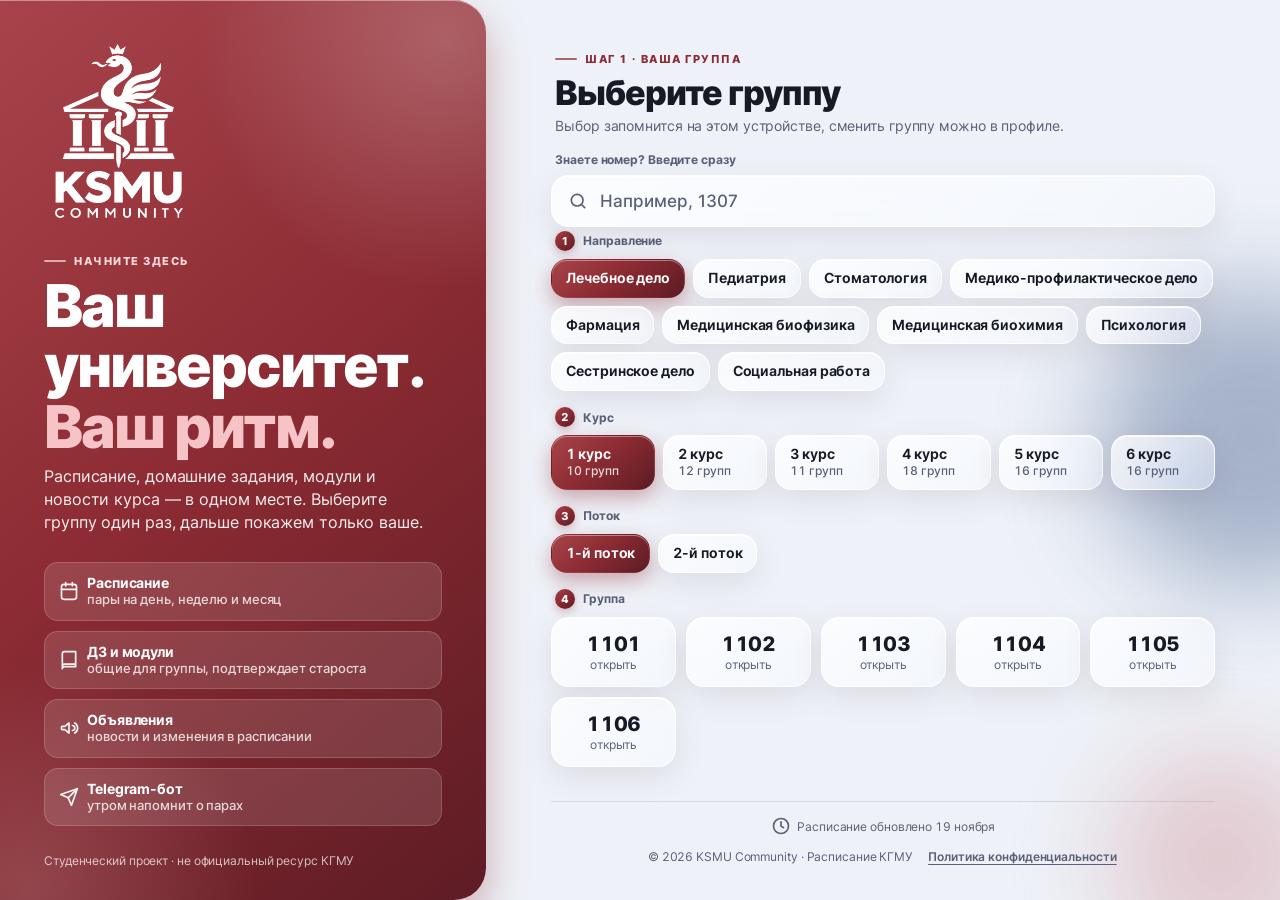
==== index.html @ b0ce54cb "1103/1203/1303: описание темы — в поле topic, в карточке при раскрытии Название пары — короткая тема" ====
<!DOCTYPE html>

<html lang="ru">
<head>
<meta charset="utf-8"/>
<!-- CSP: чужие скрипты и отправка данных на чужие сайты запрещены (сессия входа лежит в localStorage) -->
<meta http-equiv="Content-Security-Policy" content="default-src 'self'; script-src 'self' 'unsafe-inline' https://telegram.org; style-src 'self' 'unsafe-inline'; img-src 'self' data: blob: https:; font-src 'self' data:; connect-src 'self' https://aqnpusacmyovveljyqdd.supabase.co https://oauth.telegram.org; frame-src https://oauth.telegram.org https://telegram.org; worker-src 'self'; manifest-src 'self'; object-src 'none'; base-uri 'self'; form-action 'self'"/>
<meta content="width=device-width, initial-scale=1, maximum-scale=1" name="viewport"/>
<meta content="#0f2340" name="theme-color"/>
<title>КГМУ — Расписание занятий</title>
<meta content="Интерактивное расписание КГМУ: все направления, 1–6 курсы. Календарь, ДЗ, модули, циклы." name="description"/>
<meta content="yes" name="apple-mobile-web-app-capable"/>
<meta content="default" name="apple-mobile-web-app-status-bar-style"/>
<meta content="Расписание КГМУ" name="apple-mobile-web-app-title"/>
<meta content="yes" name="mobile-web-app-capable"/>
<link href="./manifest.webmanifest" rel="manifest"/>
<link href="./apple-touch-icon.png" rel="apple-touch-icon"/>
<link href="./img/favicon-32.png" rel="icon" sizes="32x32" type="image/png"/>
<link href="./img/favicon-64.png" rel="icon" sizes="64x64" type="image/png"/>
<style>
:root{
  --bg:#edf3f9;
  --panel:#ffffff;
  --panel-2:#f7faff;
  --ink:#182a45;
  --sub:#6c7d94;
  --line:#dbe5f0;
  --accent:#2f66c5;
  --accent-2:#5d8ee3;
  --deep:#0f2340;
  --deep-2:#15345f;
  --mint:#e8f6f3;
  --mint-ink:#0c7667;
  --shadow:0 12px 32px rgba(17,41,74,.08);
  --shadow-soft:0 6px 18px rgba(17,41,74,.06);
  --radius:20px;
}
*{box-sizing:border-box}
html{scroll-behavior:smooth}
body{
  margin:0;
  background:
    radial-gradient(circle at top left, rgba(93,142,227,.16), transparent 28%),
    radial-gradient(circle at top right, rgba(47,102,197,.11), transparent 25%),
    var(--bg);
  color:var(--ink);
  font-family:system-ui,-apple-system,'Segoe UI',Roboto,Arial,sans-serif;
}
.wrap{max-width:1180px;margin:0 auto;padding:20px 18px 48px}

.brand{display:flex;align-items:center;gap:18px;min-width:0}

.kicker{font-size:12px;letter-spacing:.14em;text-transform:uppercase;color:#bfd4ea;font-weight:800;margin-bottom:6px}
h1{font-size:clamp(32px,5.2vw,50px);line-height:1.03;margin:0;font-weight:850;letter-spacing:-.03em}

.badge{
  display:inline-flex;align-items:center;gap:8px;
  border-radius:999px;padding:9px 14px;
  background:rgba(255,255,255,.14);
  border:1px solid rgba(255,255,255,.16);
  color:#fff;font-size:13px;font-weight:700;
  backdrop-filter:blur(4px);
}

.stat{background:var(--panel);border:1px solid var(--line);box-shadow:var(--shadow-soft);border-radius:18px;padding:14px 16px}
.stat .cap{font-size:11px;letter-spacing:.1em;text-transform:uppercase;color:#6f8198;font-weight:800}
.stat .val{font-size:18px;font-weight:850;margin-top:5px;line-height:1.2}
.stat .sub{font-size:12px;color:#708198;line-height:1.4;margin-top:4px}

.control{display:flex;flex-direction:column;gap:7px;min-width:170px;flex:1}

.control label{font-size:11px;color:#5e6f87;font-weight:800;text-transform:uppercase;letter-spacing:.1em}
select,button{
  font:inherit;color:#1f314c;
  border:1px solid #ced9e6;background:#fff;
  border-radius:16px;padding:13px 15px;min-height:48px;
}
select{width:100%;appearance:auto}
button{cursor:pointer;transition:.18s ease background,.18s ease transform,.18s ease box-shadow}
button:hover{background:#f2f7ff;box-shadow:0 5px 16px rgba(47,102,197,.10)}
button:active{transform:translateY(1px)}
button:focus-visible,select:focus-visible{outline:3px solid #9ec0ff;outline-offset:2px}

.groupbuttons{display:flex;gap:5px;background:#eef3fa;padding:4px;border-radius:18px;align-self:flex-start}
.groupbuttons button{border:0;background:transparent;font-size:14px;font-weight:800;padding:10px 14px;min-height:40px;border-radius:14px}
.groupbuttons button.active{background:#fff;box-shadow:0 6px 14px rgba(22,46,83,.11)}
.primary{background:linear-gradient(135deg,var(--accent),var(--accent-2));color:#fff;border-color:transparent;font-weight:800}
.primary:hover{background:linear-gradient(135deg,var(--accent),var(--accent-2));filter:brightness(1.03)}
.summary{display:block;margin:16px 0 14px;background:var(--panel);border:1px solid var(--line);border-radius:22px;padding:18px 18px;box-shadow:var(--shadow-soft)}

.grid{display:grid;grid-template-columns:repeat(2,minmax(0,1fr));gap:14px}
.day{background:var(--panel);border:1px solid var(--line);border-radius:22px;overflow:hidden;box-shadow:var(--shadow-soft);min-width:0}

.sessions{padding:8px 12px 12px}
.empty{font-size:13px;color:#8090a4;padding:18px 8px}
.session{display:grid;grid-template-columns:96px minmax(0,1fr);gap:10px;padding:13px 4px;border-bottom:1px solid #edf2f8}
.session:last-child{border-bottom:0}
.time{font-size:12px;color:#3b5070;font-weight:900;white-space:nowrap;padding-top:3px;letter-spacing:-.02em}
.course{font-size:14px;font-weight:850;line-height:1.38}
.type{display:inline-block;border-radius:8px;font-size:10px;line-height:1;padding:5px 7px;margin-right:7px;background:#e6f0ff;color:#3b63a5;font-weight:900;vertical-align:1px;letter-spacing:.04em}

.extra{font-size:12px;color:#617188;margin-top:5px;line-height:1.48}
.split{font-size:12px;color:#2e425f;margin-top:7px;line-height:1.45;padding:8px 10px;background:#f7fbfb;border:1px solid #e6f0ef;border-radius:12px}
.split strong{font-size:11px;display:inline-block;border-radius:7px;background:#eaf7f4;color:#00796e;padding:3px 6px;margin-right:5px}

.notes{font-size:12px;line-height:1.7;color:#758398;margin-top:18px;padding:0 4px}
.notes b{color:#506279}

.dev-placeholder{background:var(--panel);border:1px solid var(--line);border-radius:24px;padding:24px;box-shadow:var(--shadow);display:grid;gap:16px;text-align:center}
.dev-kicker{display:inline-flex;justify-self:center;align-items:center;gap:8px;padding:8px 12px;border-radius:999px;background:rgba(220,53,69,.12);color:var(--danger);font-size:12px;font-weight:800;letter-spacing:.04em;text-transform:uppercase}
.dev-placeholder h2{margin:0;font-size:34px;line-height:1.1}
.dev-placeholder p{margin:0;color:var(--muted)}
.dev-placeholder img{display:block;width:min(100%,420px);margin:0 auto;border-radius:22px;border:1px solid var(--line);box-shadow:0 14px 34px rgba(0,0,0,.16)}
.dev-actions{display:flex;justify-content:center;gap:12px;flex-wrap:wrap}
.dev-button{appearance:none;border:1px solid var(--line);background:var(--brand);color:#fff;border-radius:14px;padding:12px 18px;font:inherit;font-weight:700;cursor:pointer;box-shadow:0 10px 26px rgba(26,61,107,.22)}

.dev-contact{font-size:13px;color:var(--muted)}
.dev-contact a{color:var(--brand);font-weight:700;text-decoration:none}
body[data-dev-group="1"] .source-warning{display:none!important}
@media(max-width:700px){.dev-placeholder{padding:18px}.dev-placeholder h2{font-size:28px}}

@media(max-width:700px){
  .wrap{padding:14px 12px 36px}
  
  .brand{align-items:flex-start;gap:14px}

  .kicker{font-size:11px;line-height:1.45}
  h1{font-size:clamp(28px,8vw,38px)}

  .control{min-width:140px}

  .groupbuttons{width:100%}
  .groupbuttons button{flex:1}
  .primary{width:100%}
  .grid{grid-template-columns:1fr;gap:10px}
  
  .sessions{padding:4px 8px 8px}
  .session{grid-template-columns:88px minmax(0,1fr);gap:7px;padding:12px 4px}
  .course{font-size:14px}
  .time{font-size:11px}
  
}
@media print{
  body{background:white}
  
  .herohead::before,.herohead::after,.toolbar-card,.summary,.recap,.notes,.topstats,.badge,.hero-panel,.subtitle,.navgroup,.groupbuttons,.primary{display:none!important}
  .wrap{max-width:100%;padding:0}
  
  .brand{display:block}
  
  .kicker{color:#52637b}
  h1{font-size:21px;color:var(--ink)}
  
  .grid{grid-template-columns:repeat(2,1fr);gap:5mm}
  .day{break-inside:avoid;box-shadow:none;border:1px solid #ddd}
  
  .sessions{padding:0 6px}
  .session{padding:6px 2px;grid-template-columns:80px 1fr;gap:4px}
  .course{font-size:10px}
  .extra,.split{font-size:9px}
  .time{font-size:9px}
}

.app-tab{border:0;border-radius:14px;min-height:48px;font-size:15px;font-weight:850;background:transparent;color:#4a607e;padding:12px 6px}
.app-tab.active{background:white;color:var(--ink);box-shadow:0 4px 14px rgba(13,40,78,.12)}
.app-tab:focus-visible{outline:3px solid #8fb6ed}
.view[hidden]{display:none!important}

.calendar-board{background:white;border:1px solid var(--line);border-radius:22px;box-shadow:var(--shadow);padding:20px 18px;margin-bottom:16px}
.calendar-top{display:flex;align-items:center;justify-content:space-between;gap:14px;flex-wrap:wrap;margin-bottom:15px}
.calendar-top h2{margin:0;font-size:22px;line-height:1.25;letter-spacing:-.02em}
.calendar-sub{font-size:13px;color:var(--sub);margin-top:4px;line-height:1.5}
.cal-actions{display:flex;align-items:center;gap:8px}
.cal-actions button{min-width:42px;min-height:42px;padding:8px 12px;font-weight:900}
.calendar-legend{display:flex;gap:12px;flex-wrap:wrap;align-items:center;font-size:12px;color:#53667f;margin:0 0 16px}
.legend-item{display:inline-flex;align-items:center;gap:6px}
.legend-dot{display:inline-block;width:9px;height:9px;border-radius:99px;background:#4a82d6}
.legend-dot.red{background:#d53640}
.weekday-line,.calendar-matrix{display:grid;grid-template-columns:repeat(7,minmax(0,1fr));gap:6px}
.weekday-line{margin-bottom:6px}
.weekday-line div{text-align:center;font-size:12px;font-weight:800;color:#8190a2;padding:6px 0}
.cal-day{position:relative;min-width:0;aspect-ratio:1/1.02;min-height:56px;padding:7px 6px 4px;border:1px solid #e4eaf3;border-radius:12px;background:#f9fbfe;display:flex;flex-direction:column;align-items:flex-start;justify-content:space-between;text-align:left}
.cal-day:hover{background:#eef5ff}
.cal-day.outside{opacity:.35}
.cal-day.today{border:2px solid #5187df}
.cal-day.selected{background:#e9f2ff;border:2px solid #2f66c5;box-shadow:0 2px 8px rgba(47,102,197,.14)}
.cal-day.module-date{border-color:#e89ba0;background:#fff0f0}
.cal-day.module-date.selected{border:2px solid #d33a43;background:#ffebec}
.cal-num{font-size:15px;font-weight:850;line-height:1.2}
.cal-indicators{display:flex;gap:3px;align-items:center;flex-wrap:wrap;max-width:100%}

.cal-lessons{font-size:9px;color:#8797ac;font-weight:700;line-height:1.1}
.cal-group-row{display:flex;align-items:center;justify-content:space-between;gap:10px;flex-wrap:wrap;margin:0 0 13px}
.cal-group-row .groupbuttons{align-self:center}
.calendar-day-panel{background:#fff;border:1px solid var(--line);border-radius:22px;box-shadow:var(--shadow);padding:20px;margin-bottom:16px}
.panel-date{font-size:20px;font-weight:900;line-height:1.3;margin:0}
.panel-sub{font-size:13px;color:var(--sub);line-height:1.5;margin:6px 0 14px}
.panel-section-title{font-size:14px;font-weight:900;margin:17px 0 9px}
.day-lesson{border:1px solid #e6edf5;border-radius:14px;padding:11px 12px;margin:8px 0;background:#fcfdff;display:flex;align-items:center;justify-content:space-between;gap:10px}
.lesson-title{font-weight:850;font-size:13px;line-height:1.45}
.lesson-meta{font-size:11px;color:#697c93;line-height:1.55;margin-top:4px}
.lesson-notes{font-size:12px;margin-top:6px;color:#9b2733;font-weight:850}
.inline-empty{font-size:13px;color:#718198;padding:14px;border:1px dashed #cfdaea;background:#f8fbff;border-radius:12px;line-height:1.5}
.entries{display:grid;gap:9px}
.entry{padding:13px;border:1px solid #e4eaf3;border-radius:14px;background:#fbfcff}
.entry.module{border-color:#f2b7b9;background:#fff5f5;border-left:4px solid #d33a43}
.entry.homework{border-left:4px solid #3f83d7}
.entry-top{display:flex;justify-content:space-between;align-items:flex-start;gap:8px}
.entry-title{font-size:14px;font-weight:900;line-height:1.4}
.entry-sub{font-size:12px;color:#63748d;margin-top:3px;line-height:1.4}
.entry-desc{font-size:13px;color:#43536b;line-height:1.55;white-space:pre-wrap;margin-top:8px;overflow-wrap:anywhere}
.entry-controls{display:flex;gap:6px;flex:0 0 auto}
.small-btn{min-height:34px;padding:5px 10px;border-radius:9px;font-size:12px;font-weight:800}
.panel-tools{display:flex;gap:9px;flex-wrap:wrap;margin-top:15px}
.panel-tools button{font-weight:800;font-size:13px}
.action-red{background:#b82935;color:white;border-color:#b82935}
.action-red:hover{background:#9e202d;color:white}
.editor[hidden]{display:none!important}
.editor{margin-top:15px;background:#f5f9ff;border:1px solid #d9e6f4;padding:16px;border-radius:17px}
.editor h3{font-size:16px;margin:0 0 12px}
.editor-grid{display:grid;grid-template-columns:1fr 1fr;gap:12px}
.form-field{display:flex;flex-direction:column;gap:6px;min-width:0}
.form-field.full{grid-column:1/-1}
.form-field label{font-size:11px;font-weight:900;color:#576b84;text-transform:uppercase;letter-spacing:.05em}
.form-field input,.form-field textarea,.form-field select{width:100%;border:1px solid #cbd9e8;background:white;border-radius:12px;padding:11px 12px;font:inherit;color:var(--ink);min-height:44px}
.form-field textarea{resize:vertical;min-height:86px}
.form-field .field-help{font-size:11px;color:#7a899b;line-height:1.45}
.form-actions{display:flex;gap:8px;flex-wrap:wrap;margin-top:14px}
.form-actions button{font-weight:850}
.data-tools{background:white;border:1px solid var(--line);border-radius:20px;padding:16px 18px;box-shadow:var(--shadow-soft);margin-bottom:16px}
.data-tools h3{font-size:15px;margin:0 0 7px}
.data-tools p{font-size:12px;color:#67788f;line-height:1.6;margin:0 0 12px}
.data-btns{display:flex;gap:8px;flex-wrap:wrap;align-items:center}
.data-btns button{font-size:13px;font-weight:800;min-height:42px;padding:10px 14px}
.import-file{position:absolute;width:1px;height:1px;overflow:hidden;opacity:0}
.data-note{font-size:12px;color:#606e82;line-height:1.6;margin-top:12px}
.toast{position:fixed;z-index:99;bottom:18px;left:50%;transform:translateX(-50%);background:#173456;color:#fff;border-radius:13px;padding:12px 16px;font-size:13px;font-weight:700;box-shadow:0 12px 32px rgba(0,0,0,.2);max-width:calc(100vw - 32px)}
.toast[hidden]{display:none}
@media(max-width:700px){
 
 .app-tab{font-size:14px}
 .calendar-board{padding:15px 10px}
 .calendar-top{padding:1px 3px}
 .calendar-top h2{font-size:20px}
 .cal-actions button{min-width:40px}
 .weekday-line,.calendar-matrix{gap:3px}
 .cal-day{min-height:52px;aspect-ratio:unset;height:64px;border-radius:9px;padding:6px 3px}
 .cal-num{font-size:13px}
 
 .cal-lessons{font-size:8px}
 .calendar-legend{gap:8px;font-size:11px}
 .calendar-day-panel{padding:15px 12px}
 .editor{padding:12px}
 .editor-grid{grid-template-columns:1fr}
 .panel-date{font-size:19px}
 .day-lesson{padding:10px}
 .entry-controls{flex-direction:column}
 .small-btn{font-size:11px}
}
@media(max-width:365px){.cal-day{height:59px}.cal-num{font-size:12px}}

@media(max-width:700px){
 
 .app-tab{font-size:12px;min-height:45px;border-radius:12px;padding:9px 2px;white-space:nowrap}

}
@media(max-width:365px){.app-tab{font-size:11px}}

/* КГМУ · обновлённый компактный интерфейс */
:root{--bg:#f0f4f9;--ink:#172b48;--sub:#687b93;--line:#dde6f1;--shadow:0 7px 26px rgba(20,43,79,.065);--shadow-soft:0 4px 13px rgba(20,43,79,.045)}
html,body{min-width:0}body{background:linear-gradient(180deg,#edf4fc 0,#f5f8fc 350px,#eff4fa 100%)}
.wrap{max-width:1200px;padding:15px 20px 50px}

.app-tab{display:flex;align-items:center;justify-content:center;gap:9px;min-height:48px;font-size:13px;letter-spacing:-.012em;border-radius:12px}
.tab-icon{font-size:20px;line-height:1}

.today-panel,.calendar-board,.calendar-day-panel,.day,.toolbar-card{border-radius:19px}

.lesson-place{border:1px solid #e1eaf4;background:#fff;border-radius:13px;padding:10px 11px;margin:7px 0}

.course{font-size:14px;line-height:1.5}
.type{font-size:10px}
.calendar-board{padding:18px}
.calendar-legend{gap:9px}
.cal-day{min-height:62px;aspect-ratio:auto;min-height:72px;padding:7px 6px;border-radius:12px;gap:3px}
.cal-indicators{flex-direction:column;align-items:flex-start;gap:3px}
.cal-count{font-size:10px;font-weight:900;border-radius:6px;padding:3px 5px;line-height:1.15;white-space:nowrap}
.cal-count.red{color:#a82332;background:#ffe2e7}
.cal-count.blue{color:#2b5fa9;background:#dceaff}
.cal-lessons{font-size:10px}
.day-lesson-place{color:#5f7792;margin-top:5px;font-size:12px;line-height:1.5}
.day-lesson-person{color:#334c68;margin-top:4px;font-size:12px;line-height:1.5}
@media(max-width:700px){
 .wrap{padding:13px 12px 22px}
 main.wrap{padding-bottom:calc(106px + env(safe-area-inset-bottom,0px))}

 .app-tab{flex-direction:column;gap:2px;padding:5px 2px;min-height:52px;font-size:11px;line-height:1.2;font-weight:800;color:#6e7e93}
 .app-tab.active{background:#eaf2ff;color:#2459a0;box-shadow:none}
 .tab-icon{font-size:23px}

 .calendar-board,.calendar-day-panel{padding:14px 10px}
 .calendar-matrix{gap:4px}
 .cal-day{padding:6px 3px 4px;min-height:69px;border-radius:9px}
 .cal-num{font-size:13px}
 .cal-count{font-size:9px;padding:2px 3px}
 .cal-lessons{font-size:8px}
 .calendar-top{gap:8px}
 .calendar-top h2{font-size:21px}
 .day-lesson{gap:7px}
 .day-lesson>*{min-width:0}
}
@media(max-width:360px){.cal-count{font-size:8px}.cal-day{min-height:63px}.groupbuttons button{padding-inline:7px}}

/* V7: utilities, day navigation, theme and accessible resource links */
.form-field[hidden]{display:none!important}

.utility-panel{background:var(--panel);border:1px solid var(--line);border-radius:20px;padding:20px;box-shadow:var(--shadow);max-width:850px;margin:0 auto 28px}
.utility-header{display:flex;justify-content:space-between;align-items:center;gap:12px;margin-bottom:18px}
.utility-kicker{text-transform:uppercase;color:#5277a8;font-size:11px;letter-spacing:.1em;font-weight:850;margin-bottom:4px}
.utility-header h2{font-size:25px;line-height:1.2;margin:0;font-weight:900}
.utility-header p,.settings-section p{font-size:13px;line-height:1.55;color:var(--sub);margin:6px 0 0}
.utility-back{font-size:12px;white-space:nowrap;padding:8px 12px;border-radius:11px;min-height:38px;font-weight:750}

.settings-section{padding:18px 0;border-top:1px solid var(--line)}
.settings-section h3{margin:0;font-size:17px}
.settings-options{display:grid;grid-template-columns:repeat(3,minmax(0,1fr));gap:7px;margin-top:14px}
.settings-option{padding:12px 8px;min-height:48px;border-radius:12px;background:var(--panel-2);font-weight:800;font-size:13px;color:var(--ink)}
.settings-option.active{background:#e5f0ff;color:#215caa;border-color:#4a80cc;box-shadow:inset 0 0 0 1px #4a80cc}
.resource-list{display:grid;gap:7px;margin:10px 0 5px;padding:0;list-style:none}
.resource-list li{padding:0;margin:0;overflow-wrap:anywhere}
.resource-list a{display:inline-block;border-radius:9px;background:#e6f0ff;padding:7px 10px;color:#255fa9;font-size:12px;font-weight:750;text-decoration:none;max-width:100%;overflow-wrap:anywhere}
.resource-list a:hover{text-decoration:underline}
.resource-list .resource-text{font-size:12px;color:var(--sub);line-height:1.55}
.resource-intro{font-size:11px;color:var(--sub);margin:10px 0 3px;font-weight:850}
@media(max-width:700px){.utility-panel{padding:15px 12px}.utility-header{align-items:flex-start;flex-wrap:wrap}.settings-option{font-size:12px}}
/* Dark theme: explicit surfaces layered after V6 color definitions */
html[data-theme="dark"]{
 --bg:#0d1625;--panel:#172438;--panel-2:#1d2d43;--ink:#eaf2ff;--sub:#b4c3d8;--line:#354861;
 --mint:#153b38;--mint-ink:#a5f4df;--shadow:0 10px 28px rgba(0,0,0,.19);--shadow-soft:0 4px 13px rgba(0,0,0,.14);
 color-scheme:dark;
}
html[data-theme="dark"] body{background:linear-gradient(180deg,#0c1829,#101b2a 400px,#0e1725);color:var(--ink)}

html[data-theme="dark"] select,html[data-theme="dark"] button,html[data-theme="dark"] input,html[data-theme="dark"] textarea{color:var(--ink);background:var(--panel);border-color:var(--line)}

html[data-theme="dark"] .today-metric,html[data-theme="dark"] .today-panel,html[data-theme="dark"] .day,html[data-theme="dark"] .summary,html[data-theme="dark"] .toolbar-card,html[data-theme="dark"] .calendar-board,html[data-theme="dark"] .calendar-day-panel,html[data-theme="dark"] .data-tools,html[data-theme="dark"] .install-steps{background:var(--panel);color:var(--ink)}
html[data-theme="dark"] .today-metric span,html[data-theme="dark"] .today-event-date,html[data-theme="dark"] .today-event-group,html[data-theme="dark"] .today-event-course,html[data-theme="dark"] .today-event-detail,html[data-theme="dark"] .daydate,html[data-theme="dark"] .extra,html[data-theme="dark"] .time,html[data-theme="dark"] .control label,html[data-theme="dark"] .form-field label,html[data-theme="dark"] .lesson-place-line,html[data-theme="dark"] .reveal-heading,html[data-theme="dark"] .reveal-empty,html[data-theme="dark"] .lesson-meta,html[data-theme="dark"] .entry-sub,html[data-theme="dark"] .entry-desc{color:var(--sub)}
html[data-theme="dark"] .today-metric strong,html[data-theme="dark"] .today-panel h2,html[data-theme="dark"] .today-upcoming-block h3,html[data-theme="dark"] .today-event-title,html[data-theme="dark"] .lesson-place-title,html[data-theme="dark"] .lesson-place-line b,html[data-theme="dark"] .day-lesson-person,html[data-theme="dark"] .calendar-top h2,html[data-theme="dark"] .course{color:var(--ink)}

html[data-theme="dark"] .app-tab{background:transparent;color:#bdcee3}
html[data-theme="dark"] .app-tab.active{background:#284b76;color:#fff}

html[data-theme="dark"] .daydate,html[data-theme="dark"] .groupbuttons,html[data-theme="dark"] .split,html[data-theme="dark"] .meta-chip.secondary{background:#24354b;color:#dbe7f9;border-color:var(--line)}
html[data-theme="dark"] .groupbuttons button{background:transparent;color:#d5e2f5}
html[data-theme="dark"] .groupbuttons button.active{background:#3b587c;color:#fff}
html[data-theme="dark"] .type{background:#284b78;color:#c9e1ff}

html[data-theme="dark"] .module-label,html[data-theme="dark"] .cal-count.red{background:#592b36;color:#ffd1da;border-color:#a45565}
html[data-theme="dark"] .homework-label,html[data-theme="dark"] .cal-count.blue{background:#203f67;color:#c5deff}
html[data-theme="dark"] .module-alert,html[data-theme="dark"] .entry.module,html[data-theme="dark"] .reveal-entry.module,html[data-theme="dark"] .today-module-warning{background:#422330;color:#ffd2da;border-color:#975765;border-left-color:#f16b7a}

html[data-theme="dark"] .today-event,html[data-theme="dark"] .entry,html[data-theme="dark"] .day-lesson,html[data-theme="dark"] .lesson-place,html[data-theme="dark"] .reveal-entry{background:#213249;color:var(--ink);border-color:var(--line)}

html[data-theme="dark"] .lesson-reveal,html[data-theme="dark"] .editor,html[data-theme="dark"] .inline-empty,html[data-theme="dark"] .today-empty{background:#1d2e45;color:var(--sub);border-color:var(--line)}
html[data-theme="dark"] .map-link,html[data-theme="dark"] .resource-list a{background:#254569;color:#c8e2ff}
html[data-theme="dark"] .reveal-entry-title,html[data-theme="dark"] .entry-title{color:var(--ink)}
html[data-theme="dark"] .cal-day{background:#1e2d43;color:var(--ink);border-color:#36516f}
html[data-theme="dark"] .cal-day:hover{background:#2b435e}
html[data-theme="dark"] .cal-day.selected{background:#24476c;border-color:#7baefa}
html[data-theme="dark"] .cal-day.module-date{background:#442a37;border-color:#b96b78}
html[data-theme="dark"] .cal-day.module-date.selected{background:#59303d;border-color:#fa8894}
html[data-theme="dark"] .cal-day.outside{opacity:.5}
html[data-theme="dark"] .cal-lessons,html[data-theme="dark"] .weekday-line div,html[data-theme="dark"] .install-steps p,html[data-theme="dark"] .data-tools p{color:var(--sub)}

html[data-theme="dark"] .primary,html[data-theme="dark"] .day-switch-btn.active,html[data-theme="dark"] .search-filter.active{background:#356cc3;color:#fff;border-color:#356cc3}
html[data-theme="dark"] .action-red{background:#ae3143;color:#fff;border-color:#ae3143}
html[data-theme="dark"] .settings-option.active{background:#274a70;color:#d7eaff;border-color:#7dacf3}

html[data-theme="dark"] .entry-desc,html[data-theme="dark"] .reveal-entry-desc{color:#d5e2f2}

/* Multigroup V8 */
[hidden]{display:none!important}
#appRoot[hidden],#groupChooser[hidden]{display:none!important}
#appRoot{min-height:100vh}
.chooser-view{min-height:100vh;padding:24px 14px 40px;background:radial-gradient(circle at 0% 0%,rgba(68,130,218,.18),transparent 32%),var(--bg)}
.chooser-wrap{max-width:880px;margin:auto}
.chooser-hero{background:linear-gradient(125deg,#0c213e,#173f73);border-radius:27px;padding:28px;box-shadow:0 15px 35px rgba(12,33,61,.21);color:#fff;position:relative;overflow:hidden}
.chooser-hero:after{content:"";position:absolute;right:-60px;top:-80px;border:60px solid rgba(255,255,255,.05);border-radius:50%;width:120px;height:120px;pointer-events:none}
.chooser-brand{display:flex;gap:18px;align-items:center;position:relative;z-index:1}
.chooser-logo{background:rgba(255,255,255,.95);width:132px;height:132px;flex:0 0 132px;border-radius:27px;display:grid;place-items:center;box-shadow:0 12px 30px rgba(0,0,0,.18)}
.chooser-logo img{width:128px;height:128px;object-fit:contain;border-radius:18px}
.chooser-kicker{text-transform:uppercase;font-weight:800;letter-spacing:.09em;color:#c7d9ed;line-height:1.5;font-size:11px}
.chooser-hero h1{font-size:clamp(26px,5vw,42px);line-height:1.16;letter-spacing:-.025em;margin:6px 0 7px}
.chooser-hero p{font-size:15px;color:#d6e6f7;margin:0;line-height:1.5}
.chooser-hero-note{margin-top:23px;padding-top:14px;border-top:1px solid rgba(255,255,255,.19);font-size:13px;color:#c8dcef;line-height:1.45}
.chooser-panel{margin-top:18px;background:var(--panel);border:1px solid var(--line);border-radius:24px;padding:23px;box-shadow:var(--shadow)}
.chooser-topline{display:flex;align-items:center;gap:12px;justify-content:space-between}
.chooser-topline h2{font-size:22px;margin:0 0 7px;font-weight:850}
.chooser-topline p{font-size:13px;color:var(--sub);line-height:1.55;margin:0}
.stream-tabs{display:grid;grid-template-columns:1fr 1fr;gap:6px;margin:21px 0 17px;background:var(--panel-2);border-radius:17px;padding:5px;border:1px solid var(--line)}
.stream-tabs button{border:0;background:transparent;font-size:14px;font-weight:800;border-radius:13px}
.stream-tabs button.active{background:var(--panel);box-shadow:var(--shadow-soft);color:var(--accent)}
.chooser-grid{display:grid;grid-template-columns:repeat(3,minmax(0,1fr));gap:11px}
.group-pick{min-height:92px;padding:15px 10px;border-radius:15px;background:var(--panel-2);border:1px solid var(--line);display:flex;align-items:flex-start;justify-content:center;flex-direction:column;gap:4px;text-align:left;color:var(--ink)}
.group-pick:hover{transform:translateY(-2px);background:var(--panel);border-color:var(--accent)}
.group-pick.selected{border:2px solid var(--accent);background:rgba(47,102,197,.06)}
.group-pick span{font-size:23px;font-weight:850;letter-spacing:-.03em}
.group-pick small{font-size:10px;color:var(--sub);line-height:1.4}
.chooser-tip{margin-top:18px;color:var(--sub);font-size:12px;line-height:1.65}

.developer-footer{margin:24px auto 12px;padding:18px 12px;text-align:center;color:var(--sub);font-weight:700;font-size:12px;line-height:1.7;display:flex;justify-content:center;align-items:center;flex-wrap:wrap;gap:5px}
.developer-footer a{color:var(--accent);text-decoration:none;border-bottom:1px solid currentColor}
.developer-footer span{color:var(--sub);font-weight:450;margin-left:9px}
.chooser-footer{margin-bottom:0}
.source-warning{border:1px solid #f0c37e;border-left:5px solid #cf901a;background:#fff8ea;color:#774a0b;border-radius:16px;padding:12px 16px;margin:0 0 15px}
.source-warning strong{font-size:13px}.source-warning p{font-size:12px;line-height:1.5;margin:7px 0 0}

.change-badge{display:inline-flex;background:#fff0e2;color:#9f5818;border:1px solid #edc196;font-size:10px;font-weight:900;letter-spacing:.035em;border-radius:7px;padding:5px 7px;margin:0 7px 5px 0;vertical-align:middle}
.change-badge.cancel,.change-badge.moved-away{background:#ffe6e8;color:#a21c2d;border-color:#f2b0b8}
.change-badge.moved-in,.change-badge.move{background:#fff1df;color:#9b5b13}

.cal-count.orange{background:#fff2dd;color:#98601b}
.legend-dot.orange{background:#d79021}
.lesson-notes.changed{color:#a8661e}
.change-action{background:#fff2e0;border:1px solid #ecc898;color:#9b601e;font-weight:750}
.change-editor-fields{display:grid;grid-template-columns:repeat(2,minmax(0,1fr));gap:13px}
.change-editor-fields[hidden]{display:none}
.change-editor-fields .form-field{min-width:0}
.change-entry{border:1px solid #f0d6aa;border-radius:15px;background:#fffaf2;padding:13px;margin-bottom:10px}
.change-entry-head{display:flex;gap:8px;align-items:center;flex-wrap:wrap}
.change-entry-head b{font-size:13px;flex:1;min-width:130px}
.change-copy{font-size:13px;line-height:1.5;color:#70542b;margin-top:7px;white-space:pre-wrap}
.change-source{font-size:11px;color:#947548;margin-top:5px}
.checkbox-label{display:flex;align-items:center;gap:9px;font-size:13px;color:var(--ink);line-height:1.4}
.checkbox-label input{width:18px;height:18px;accent-color:var(--accent)}
.ics-button{border:1px solid #b9d4bc;background:#eef8ef;color:#256e35;font-size:12px;font-weight:850;min-height:38px;border-radius:11px;padding:8px 12px;margin-top:10px}
.ics-button:hover{background:#dcf1e0}

.change-group-btn{background:var(--panel-2);font-weight:800;color:var(--accent)}
/* Dark mode for V8 surfaces */
[data-theme="dark"] .chooser-view{background:var(--bg)}
[data-theme="dark"] .chooser-panel,[data-theme="dark"] .stream-tabs button.active{background:var(--panel)}
[data-theme="dark"] .group-pick,[data-theme="dark"] .stream-tabs{background:var(--panel-2)}
[data-theme="dark"] .group-pick.selected{background:#233f63}
[data-theme="dark"] .source-warning{background:#443a28;color:#ffe1a3;border-color:#b8893d}
[data-theme="dark"] .change-badge{background:#503725;color:#f5cb8e;border-color:#785434}
[data-theme="dark"] .change-badge.cancel,[data-theme="dark"] .change-badge.moved-away{background:#542a33;color:#ffafbb;border-color:#7e4452}
[data-theme="dark"] .change-explainer,[data-theme="dark"] .change-entry{background:#302c2a;color:#e8cba2;border-color:#6e5538}
[data-theme="dark"] .change-explainer small,[data-theme="dark"] .change-copy,[data-theme="dark"] .change-source{color:#dab787}
[data-theme="dark"] .ics-button{background:#243d30;color:#b2ebbf;border-color:#40674c}

[data-theme="dark"] .change-action{background:#4a3525;color:#edc286;border-color:#765838}

[data-theme="dark"] .cal-count.orange{background:#4d3a28;color:#ffd29b}
@media(max-width:700px){
 .chooser-view{padding:12px 11px 30px}
 .chooser-hero{border-radius:21px;padding:19px 16px}
 .chooser-brand{gap:11px;align-items:flex-start}
 .chooser-logo{width:86px;height:86px;flex-basis:86px;border-radius:19px}
 .chooser-logo img{width:84px;height:84px}
 .chooser-kicker{font-size:10px;letter-spacing:.045em}
 .chooser-hero h1{font-size:26px}
 .chooser-hero p{font-size:12px}
 .chooser-hero-note{margin-top:15px;font-size:12px}
 .chooser-panel{padding:16px;border-radius:19px}
 .chooser-topline h2{font-size:20px}
 .chooser-grid{gap:8px}
 .group-pick{min-height:82px;padding:11px 9px}
 .group-pick span{font-size:20px}
 .group-pick small{font-size:9px}
 #appRoot main.wrap{padding-bottom:110px}
 
 .app-tab{min-height:52px;padding:7px 2px;font-size:11px;display:flex;flex-direction:column;gap:1px;align-items:center;justify-content:center;border-radius:12px}
 .app-tab .tab-icon{font-size:20px;line-height:1.1}
 
 .developer-footer{padding-bottom:25px}
 .change-editor-fields{grid-template-columns:1fr}

}
@media(max-width:360px){.chooser-brand{gap:8px}.chooser-logo{width:88px;height:88px;flex-basis:88px}.chooser-logo img{width:86px;height:86px}.chooser-hero h1{font-size:23px}.group-pick span{font-size:18px}.group-pick small{font-size:9px}}

/* V8.1 — компактный интерфейс, плавная навигация и доступные элементы */
:root{--v81-blue:#2c65bd;--v81-soft:#edf4ff}
html[data-theme="dark"]{--v81-blue:#8eb9ff;--v81-soft:#253d5b}
.view:not([hidden]){animation:v81-enter .2s ease-out both}
@keyframes v81-enter{from{opacity:.1;transform:translateY(6px)}to{opacity:1;transform:translateY(0)}}

@keyframes v81-reveal{from{opacity:.1;transform:translateY(-5px)}to{opacity:1;transform:translateY(0)}}
.group-pick,.app-tab,.day-switch-btn,.cal-day,.session-expand>summary,.today-event,.ribbon-day{transition:background-color .18s ease,border-color .18s ease,transform .18s ease,box-shadow .18s ease}
.group-pick:active,.today-event:active,.ribbon-day:active{transform:scale(.985)}

.share-lesson,.share-module{display:inline-flex;align-items:center;gap:6px;min-height:38px;background:var(--panel);border:1px solid var(--line);color:var(--ink);border-radius:11px;padding:8px 11px;font-weight:750;font-size:12px;cursor:pointer}
.share-lesson:hover,.share-module:hover{background:var(--v81-soft)}

.network-banner{margin:10px 0 0;padding:9px 13px;background:var(--panel);color:var(--sub);font-weight:700;border:1px solid var(--line);border-left:4px solid #ce8d2a;border-radius:11px;font-size:12px}
.network-banner[hidden]{display:none!important}
.report-btn{min-height:36px;padding:7px 11px;background:var(--panel);border:1px solid var(--line);border-radius:11px;color:var(--ink);font-weight:750;font-size:12px;cursor:pointer}
.report-btn:hover{background:var(--v81-soft)}
.report-dialog{border:1px solid var(--line);background:var(--panel);color:var(--ink);border-radius:20px;padding:21px;width:min(92vw,510px);box-shadow:0 22px 60px rgba(0,0,0,.22)}
.report-dialog::backdrop{background:rgba(8,17,32,.63);backdrop-filter:blur(3px)}
.report-dialog h2{font-size:21px;margin:0 0 8px}
.report-dialog p{font-size:13px;line-height:1.55;color:var(--sub)}
.report-dialog textarea{display:block;box-sizing:border-box;resize:vertical;width:100%;min-height:125px;border:1px solid var(--line);border-radius:12px;background:var(--panel-2);color:var(--ink);padding:12px;font:inherit;font-size:13px}
.report-actions{display:flex;gap:8px;flex-wrap:wrap;margin-top:14px}
.report-actions button{flex:1;min-width:105px;border-radius:12px;padding:10px 12px;font-size:12px;font-weight:800}
.report-primary{background:#2c65bd!important;color:white!important;border-color:#2c65bd!important}

@media(prefers-reduced-motion:reduce){html{scroll-behavior:auto!important}.view:not([hidden]),.session-expand[open] .lesson-reveal{animation:none!important}*,*::before,*::after{transition-duration:.01ms!important;animation-duration:.01ms!important}}

html[data-theme="dark"] .report-dialog textarea{color:#f2f7ff;background:#1c2e45}
html[data-theme="dark"] .share-lesson,html[data-theme="dark"] .share-module{color:#eef5ff}

/* V8.2 — course chooser. The rest of V8.1 remains untouched. */
.program-choice{margin:16px 0 17px;display:flex;flex-direction:column;gap:6px}
.program-label,.chooser-course-title{font-size:12px;font-weight:800;color:var(--sub)}

.chooser-course-title{margin:14px 0 8px}
.course-tabs{display:grid;grid-template-columns:repeat(3,minmax(0,1fr));gap:7px}
.course-tabs button{font:inherit;font-size:14px;font-weight:850;min-height:66px;padding:10px 4px;border:1px solid var(--line);color:var(--ink);border-radius:13px;background:var(--panel-2);cursor:pointer;transition:border-color .16s ease,background .16s ease,transform .16s ease}
.course-tabs button small{display:block;margin-top:3px;font-size:10px;font-weight:600;color:var(--sub)}
.course-tabs button.active{border-color:var(--accent);background:var(--v81-soft);color:var(--v81-blue);box-shadow:0 2px 10px rgba(47,102,197,.07)}
.course-tabs button:active{transform:scale(.98)}
.course-tabs button:focus-visible{outline:3px solid var(--accent);outline-offset:2px}
.stream-tabs{margin:0 0 15px}
@media(max-width:450px){.course-tabs button{min-height:61px;font-size:13px}}

/* V8.3 · три направления и датированные циклы */
.program-tabs{display:grid;grid-template-columns:repeat(3,minmax(0,1fr));gap:7px;margin-top:10px}
.program-tabs button{background:var(--panel-2);color:var(--ink);border:1px solid var(--line);border-radius:12px;padding:12px 7px;min-height:54px;font-size:12px;font-weight:780;line-height:1.25;cursor:pointer;transition:background .18s ease,border-color .18s ease,transform .18s ease}
.program-tabs button.active{background:var(--panel);border:2px solid var(--accent);color:var(--accent);box-shadow:var(--shadow-soft)}
.program-tabs button:focus-visible{outline:3px solid var(--accent);outline-offset:2px}
.source-stamp{font-size:12px;line-height:1.45;margin:10px 0 12px;padding:10px 13px;border-radius:12px;border:1px solid var(--line);background:var(--panel-2);color:var(--sub)}
.cycle-disclaimer{padding:14px 16px;border-radius:14px;margin:0 0 14px;background:#fff8eb;color:#6f4f1b;border:1px solid #e7c991;line-height:1.6;font-size:12px}
.cycle-disclaimer strong{font-size:13px}
.type.cycle{background:#faf0ff;color:#75348a;border:1px solid #cfa5e0}

[data-theme="dark"] .cycle-disclaimer{background:#423523;color:#f3d6a7;border-color:#876334}

[data-theme="dark"] .type.cycle{background:#41304c;color:#edc9fd;border-color:#85549a}
@media(max-width:550px){.program-tabs{grid-template-columns:1fr 1fr}.program-tabs button:last-child{grid-column:span 2}.program-tabs button{min-height:44px;font-size:12px}}

/* V8.5 · polished motion, same layout and visual hierarchy */
:root{--motion-soft:cubic-bezier(.22,1,.36,1)}
.view:not([hidden]){animation:v84-view-in .32s var(--motion-soft) both}
@keyframes v84-view-in{from{opacity:.28;transform:translate3d(0,8px,0)}to{opacity:1;transform:translate3d(0,0,0)}}

@keyframes v84-expand-in{from{opacity:.18;transform:translate3d(0,-7px,0) scale(.994)}to{opacity:1;transform:translate3d(0,0,0) scale(1)}}
.group-pick,.app-tab,.course-tabs button,.program-tabs button,.stream-tabs button,.ribbon-day,.cal-day,.day-switch-btn,.header-icon-btn,.module-open{
 transition:transform .26s var(--motion-soft),background-color .2s ease,border-color .2s ease,box-shadow .26s var(--motion-soft),color .2s ease;
}

.group-pick:active,.ribbon-day:active,.cal-day:active,.app-tab:active,.course-tabs button:active,.program-tabs button:active{transform:scale(.97)}
@media(hover:hover){.group-pick:hover,.cal-day:hover{transform:translate3d(0,-2px,0)}}
.cycle-calendar-note{font-size:12px;line-height:1.5;color:var(--sub);margin:6px 0;padding:5px 8px;border-left:3px solid #9b70b7;background:rgba(157,108,184,.07);border-radius:4px}
@media(prefers-reduced-motion:reduce){
 .view:not([hidden]),.session-expand[open] .lesson-reveal{animation:none!important}
 .group-pick,.app-tab,.course-tabs button,.program-tabs button,.stream-tabs button,.ribbon-day,.cal-day,.day-switch-btn,.header-icon-btn,.module-open,.session-expand>summary,.lesson-chevron{transition:none!important}
}

/* V8.5 · subtle interaction polish, no structural/layout changes */
:root{--v85-ease:cubic-bezier(.2,.72,.22,1)}
@keyframes v85-touch-feedback{0%{transform:scale(.96)}65%{transform:scale(1.035)}100%{transform:scale(1)}}
@keyframes v85-toast-rise{from{opacity:.25;transform:translate3d(-50%,11px,0) scale(.96)}to{opacity:1;transform:translate3d(-50%,0,0) scale(1)}}
/* Keep button geometry untouched; animate only interaction feedback. */
.app-tab.active .tab-icon{animation:v85-touch-feedback .32s var(--v85-ease) both}
.group-pick.selected,.ribbon-day.is-selected,.cal-day.selected{transition:background-color .3s ease,border-color .3s ease,box-shadow .3s var(--v85-ease),transform .24s var(--v85-ease)}
button:where(.header-icon-btn,.day-switch-btn,.module-open,.change-group-btn,.share-lesson,.share-module){transition:transform .2s var(--v85-ease),background-color .24s ease,border-color .24s ease,box-shadow .24s ease}
@media(hover:hover){
 button:where(.header-icon-btn,.day-switch-btn,.module-open,.change-group-btn,.share-lesson,.share-module):not(:disabled):hover{transform:translate3d(0,-1px,0)}
}
#toast:not([hidden]){animation:v85-toast-rise .34s var(--v85-ease) both}
/* Smooth height interpolation in browsers that support modern details animation. */
@supports (interpolate-size: allow-keywords){
 :root{interpolate-size:allow-keywords}

}
@media(prefers-reduced-motion:reduce){
 .app-tab.active .tab-icon,#toast:not([hidden]){animation:none!important}
 .group-pick.selected,.ribbon-day.is-selected,.cal-day.selected,
 button:where(.header-icon-btn,.day-switch-btn,.module-open,.change-group-btn,.share-lesson,.share-module),
 .session-expand::details-content{transition:none!important}
}

/* V8.6: sync settings, no navigation or layout rearrangements. */
.cloud-panel{border-left:4px solid var(--accent)}
.cloud-login{display:grid;gap:10px;max-width:420px;margin:14px 0}
.cloud-login label{font-weight:750;font-size:13px;color:var(--ink)}
.cloud-login input{width:100%;box-sizing:border-box;padding:11px 12px;border:1px solid var(--line);border-radius:10px;background:var(--panel);color:var(--ink);font:inherit}
.cloud-actions{display:flex;flex-wrap:wrap;gap:8px;margin:14px 0}
.cloud-actions button{font:inherit;font-size:12px;font-weight:750;padding:9px 12px;border:1px solid var(--line);border-radius:10px;background:var(--panel-2);color:var(--ink);cursor:pointer}
.cloud-actions button:disabled{opacity:.5;cursor:not-allowed}
.cloud-warning{font-size:12px;line-height:1.55;color:var(--sub)}
.cloud-save-choice{padding:10px 12px;border:1px dashed var(--line);border-radius:12px;background:var(--panel-2)}
@media (prefers-reduced-motion:reduce){.cloud-panel *{transition:none!important;animation:none!important}}
/* V8.7: restrained announcements & group-wide backup; existing navigation unchanged. */
.kg-news-board{margin:4px 0 18px;padding:16px 17px 12px;border:1px solid var(--line);background:var(--panel);border-radius:17px;box-shadow:var(--shadow-soft)}
.kg-news-heading{display:flex;gap:10px;align-items:center;justify-content:space-between;margin-bottom:12px}
.kg-news-heading h2{font-size:17px;line-height:1.4;margin:0;letter-spacing:-.015em}
.kg-news-heading h2 span{font-size:14px;margin-right:5px}
.kg-news-meta{display:flex;gap:7px 11px;flex-wrap:wrap;color:var(--sub);font-size:11px;font-weight:750;margin-bottom:6px}
.kg-news-meta time{font-weight:500}
.kg-news-count{color:var(--sub);font-size:12px}
.kg-news-item{border-left:3px solid #7294c6;padding:11px 10px 12px 14px;margin:10px 0;background:var(--panel-2);border-radius:4px 12px 12px 4px;animation:kgNewsEnter .28s ease both}
.kg-news-item.important{border-left-color:#e6a449}
.kg-news-item.urgent{border-left-color:#e05e65}
.kg-news-item h3{font-size:15px;line-height:1.4;margin:2px 0 6px;font-weight:850;color:var(--ink)}
.kg-news-item p{font-size:13px;line-height:1.55;margin:0;color:var(--ink);overflow-wrap:anywhere}
.kg-news-item a{display:inline-block;margin-top:8px;font-size:12px;font-weight:800;color:var(--accent)}
.kg-news-empty{margin:8px 0;color:var(--sub);font-size:13px}
.kg-news-more{font-size:12px;font-weight:780;color:var(--accent);background:transparent;border:0;padding:7px 6px;cursor:pointer}
.kg-news-board button:focus-visible,.kg-news-admin button:focus-visible{outline:2px solid var(--accent);outline-offset:3px}
.kg-news-landing{margin:18px 0;padding:15px}
.kg-news-admin{margin-top:22px;border-top:1px solid var(--line);padding-top:17px}
.kg-news-admin p{font-size:13px;color:var(--sub);line-height:1.5}
.kg-news-form{display:grid;grid-template-columns:1fr 1fr;gap:11px;margin-top:12px}
.kg-news-form label{display:flex;flex-direction:column;gap:6px;font-size:12px;font-weight:790;color:var(--sub)}
.kg-news-form input,.kg-news-form textarea,.kg-news-form select{width:100%;min-height:42px;min-width:0;background:var(--panel);border:1px solid var(--line);border-radius:11px;color:var(--ink);font:inherit;font-size:14px;padding:8px 11px}
.kg-news-form textarea{min-height:93px;resize:vertical;line-height:1.5}
.kg-news-form .kg-wide{grid-column:1/-1}
.kg-news-form .kg-inline{display:flex;gap:9px;align-items:center;flex-direction:row}
.kg-news-form .kg-inline input{width:17px;min-height:17px;height:17px}
.kg-news-actionrow{display:flex;gap:9px;flex-wrap:wrap;grid-column:1/-1}
.kg-news-actionrow button,.kg-news-admin-actions button,.kg-backup-actions button{font:inherit;font-size:12px;font-weight:780;border:1px solid var(--line);color:var(--ink);background:var(--panel);padding:9px 12px;border-radius:11px;cursor:pointer;min-height:40px}
.kg-news-actionrow .primary{background:var(--accent);color:white}
.kg-news-manage-row{display:flex;justify-content:space-between;gap:9px;align-items:center;border-top:1px solid var(--line);padding:10px 0}
.kg-news-manage-row b{font-size:13px;color:var(--ink)}
.kg-news-manage-row small{display:block;color:var(--sub);font-size:11px;margin-top:3px}
.kg-news-admin-actions{display:flex;gap:6px}
.kg-backup-actions{display:flex;gap:8px;flex-wrap:wrap;margin:12px 0 8px}
.kg-backup-note{font-size:12px;color:var(--sub);line-height:1.5}
@keyframes kgNewsEnter{from{opacity:.4;transform:translateY(5px)}to{opacity:1;transform:translateY(0)}}
@media(max-width:600px){.kg-news-board{padding:12px 12px 10px;border-radius:14px;margin-bottom:12px}.kg-news-form{grid-template-columns:1fr}.kg-news-form .kg-wide{grid-column:auto}.kg-news-manage-row{flex-wrap:wrap}.kg-news-item{padding:9px 7px 10px 11px}.kg-news-meta{font-size:10px}}
@media(prefers-reduced-motion:reduce){.kg-news-item{animation:none!important}}
/* V8.7.1: restrained, GPU-friendly motion; respects reduced motion */
:root {--kg-motion-ease:cubic-bezier(.22,1,.36,1)}

@keyframes kgv87-surface{from{opacity:.25;transform:translate3d(0,11px,0)}to{opacity:1;transform:translate3d(0,0,0)}}
@keyframes kgv87-item{from{opacity:.15;transform:translate3d(0,12px,0) scale(.992)}to{opacity:1;transform:translate3d(0,0,0) scale(1)}}
@keyframes kgv87-toast{from{opacity:0;transform:translate3d(-50%,9px,0) scale(.98)}to{opacity:1;transform:translate3d(-50%,0,0) scale(1)}}
.kg-news-board:not([hidden]){animation:kgv87-surface .36s var(--kg-motion-ease) both}
.kg-news-item{animation:kgv87-item .44s var(--kg-motion-ease) both;transition:transform .3s var(--kg-motion-ease),background-color .25s ease,box-shadow .25s ease,border-color .25s ease}
.kg-news-item:nth-child(2){animation-delay:36ms}
.kg-news-item:nth-child(3){animation-delay:72ms}
.kg-news-item:nth-child(4){animation-delay:108ms}
@media (hover:hover) and (pointer:fine){.kg-news-item:hover{transform:translate3d(0,-2px,0);box-shadow:0 7px 19px rgba(30,67,108,.08)}
 .app-tab:not(.active):hover,.group-pick:hover,.ribbon-day:not(.is-selected):hover{transform:translateY(-1px)}
 .kg-news-more:hover{transform:translateY(-1px)} }
.group-pick,.app-tab,.ribbon-day,.day-switch-btn,.cal-day,.kg-news-more,.kg-news-admin-actions button,.kg-news-form button{transition:transform .24s var(--kg-motion-ease),box-shadow .28s var(--kg-motion-ease),background-color .23s ease,border-color .23s ease,color .2s ease}
.app-tab.active{transition:transform .28s var(--kg-motion-ease),color .25s ease,background-color .25s ease,box-shadow .28s ease}
.session-expand>summary:active,.kg-news-more:active{transform:scale(.99)}

.toast:not([hidden]){animation:kgv87-toast .3s var(--kg-motion-ease) both}
.kg-news-manage-row{transition:background-color .22s ease,transform .26s var(--kg-motion-ease)}
@media(prefers-reduced-motion:reduce){.kg-news-board:not([hidden]),.kg-news-item,.session-expand[open] .lesson-reveal,.toast:not([hidden]){animation:none!important}.kg-news-item,.kg-news-more,.app-tab,.group-pick,.ribbon-day,.day-switch-btn,.cal-day,.kg-news-manage-row{transition:none!important;transform:none!important}}

</style>
<script src="./schedule-data.js"></script>
<script>/* расписание только своей группы (data/g/<группа>.js, ~15 КБ) — другие группы догружаются при смене */
(function(){var G=window.KGMU_EMBEDDED_GROUPS||{},L=window.KGMU_LOADED=window.KGMU_LOADED||{},g=null;
try{g=new URLSearchParams(location.search).get('studyGroup')||localStorage.getItem('kgmu-v8-selected-group')}catch(e){}
window.kgGroupSrc=function(id){return './data/g/'+String(id).replace(/[^A-Za-z0-9-]/g,function(c){return 'u'+('000'+c.charCodeAt(0).toString(16)).slice(-4)})+'.js?v='+((window.KGMU_GROUP_V||{})[id]||'')};
window.kgLoadGroup=function(id){return new Promise(function(ok,no){if(L[id])return ok();var s=document.createElement('script');s.src=kgGroupSrc(id);
 s.onload=function(){L[id]?ok():no(Error('нет данных'))};s.onerror=function(){no(Error('не загрузилось'))};document.head.appendChild(s)})};
if(g&&Object.prototype.hasOwnProperty.call(G,g)){document.write('<script src="'+kgGroupSrc(g)+'"><\/script>');
 /* для офлайна: файл своей группы — в кэш kgmu-data (при первом открытии офлайн-кэш ещё не перехватывает запросы) */
 window.addEventListener('load',function(){try{if(!window.caches)return;var u=new URL(kgGroupSrc(g),location.href),k=u.origin+u.pathname;
  caches.open('kgmu-data').then(function(c){return c.match(k).then(function(m){if(!m)return fetch(u).then(function(r){if(r.ok)return c.put(k,r)})})}).catch(function(){})}catch(e){}});}
/* файлы групп, которых больше нет в расписании (прошлый семестр), — из офлайн-кэша долой */
window.addEventListener('load',function(){setTimeout(function(){try{if(!window.caches||Object.keys(G).length<50)return;var keep={};
 Object.keys(G).forEach(function(id){keep[new URL(kgGroupSrc(id),location.href).pathname]=1});
 caches.open('kgmu-data').then(function(c){return c.keys().then(function(ks){ks.forEach(function(r){var p=new URL(r.url).pathname;if(/\/data\/g\//.test(p)&&!keep[p])c.delete(r)})})}).catch(function(){})}catch(e){}},5000)});})();</script>
<link rel="stylesheet" href="./kg-theme.css?v=91">
<link rel="stylesheet" href="./kg-app.css?v=91">
<link rel="stylesheet" href="./kg-e.css?v=39">
<style>html.kg-boot body{visibility:hidden}</style>
<script>/* без вспышки старого интерфейса: страница скрыта, пока kg-app.js не соберёт новый (снимает kg-boot); запасной таймер 4 с */
(function(){var d=document.documentElement,bg='#EEF2F8';d.classList.add('kg-boot');
try{var h=new URLSearchParams(location.hash.slice(1)),tp=h.get('tgWebAppThemeParams');
if(tp&&(tp=JSON.parse(tp)).bg_color)bg=tp.bg_color;
else{var t=(JSON.parse(localStorage.getItem('kgmu-v8-settings-v1')||'{}')||{}).theme||'system';
if(t==='dark'||(t==='system'&&matchMedia('(prefers-color-scheme: dark)').matches))bg='#0A0B12';}}catch(e){}
d.style.background=bg;window.kgBootDone=function(){d.classList.remove('kg-boot');d.style.background='';};
setTimeout(window.kgBootDone,4000);})();</script>
<script>/* дизайн один — E; вариант Apple (?design=apple) удалён, старые записи выбора стираем */
window.KG_DESIGN='e';try{localStorage.removeItem('kgDesign');sessionStorage.removeItem('kgDesign')}catch(e){}</script>
<script>/* группа, выбранная вручную, важнее группы из ссылки бота */try{var u=new URL(location.href),g=u.searchParams.get("studyGroup"),o=JSON.parse(localStorage.getItem("kg-group-override")||"null");window.KG_URL_GROUP=g;if(g&&o&&o.from===g&&o.to&&o.to!==g){u.searchParams.set("studyGroup",o.to);history.replaceState(null,"",u);}else if(g&&o&&o.from!==g){localStorage.removeItem("kg-group-override");}}catch(e){}</script>
<style>.data-tools{display:none}body.kg-admin .data-tools{display:block}</style>
</head>
<body><section aria-label="Выбор учебной группы" class="chooser-view" id="groupChooser">
<div class="chooser-wrap">
<div class="chooser-hero"><div class="chooser-brand"><span class="chooser-logo"><img alt="Герб КГМУ" src="./img/kgmu-logo.webp"/></span><div><div class="chooser-kicker">Казанский государственный медицинский университет</div><h1>Расписание занятий</h1><p>Все направления · 1–6 курсы</p></div></div><div class="chooser-hero-note">Всё важное в одном месте: пары, аудитории, домашние задания и зачёты</div></div>
<div class="chooser-panel"><div class="chooser-topline"><div><h2>Выберите свою группу</h2><p>Группу можно будет сменить в настройках. Выбор запоминается на устройстве.</p></div><button class="utility-back" hidden="" id="chooserBack" type="button">Вернуться</button></div>
<div class="program-choice"><span class="program-label">Направление подготовки</span>
<div class="program-tabs" role="group" aria-label="Выбор направления подготовки">
<button type="button" class="active" data-choose-program="lechebnoe">Лечебное дело</button>
<button type="button" data-choose-program="pediatriya">Педиатрия</button>
<button type="button" data-choose-program="stomatologiya">Стоматология</button></div></div>
<div class="chooser-course-title">Выберите курс</div>
<div class="course-tabs" role="group" aria-label="Учебный курс"><button type="button" data-choose-course="1">1 курс<small>—</small></button><button type="button" data-choose-course="2">2 курс<small>—</small></button><button type="button" data-choose-course="3" class="active">3 курс<small>—</small></button></div><script>(function(){var P=window.KGMU_PROGRAMS;if(!P)return;var pt=document.querySelector(".program-tabs"),ct=document.querySelector(".course-tabs");if(pt){pt.innerHTML=Object.keys(P).map(function(k,i){return '<button type="button"'+(i===0?' class="active"':"")+' data-choose-program="'+k+'">'+P[k].label+"</button>"}).join("")}var max=0;Object.keys(P).forEach(function(k){Object.keys(P[k].courses).forEach(function(c){max=Math.max(max,+c)})});if(ct){var x="";for(var c=1;c<=max;c++)x+='<button type="button" data-choose-course="'+c+'">'+c+" курс<small>—</small></button>";ct.innerHTML=x}})();</script>
<div class="chooser-course-title" id="flowSectionLabel">Выберите поток</div>
<div class="stream-tabs"><button id="changeChooserFlow1" type="button">1-й поток</button><button class="active" id="changeChooserFlow2" type="button">2-й поток</button></div>
<div class="chooser-grid" id="chooserGroups"></div><section class="kg-news-board kg-news-landing" id="kgNewsLanding" hidden aria-label="Общие объявления"><div class="kg-news-heading"><h2>📣 Объявления для всех</h2></div><div id="kgNewsLandingList"></div></section>
<div class="chooser-tip">Источник: утверждённые расписания КГМУ от <strong>20.08.2026</strong>, осень 2026/27. После подписания могли появиться изменения: сайт пока не обновляет их автоматически. Циклы стоматологии показываются как периоды и требуют сверки дней занятий.</div>
</div>
<footer class="developer-footer chooser-footer">Разработчики · <a href="https://t.me/brainfucker01" rel="noopener noreferrer" target="_blank">@brainfucker01</a> · <a href="https://t.me/dkkk111111" rel="noopener noreferrer" target="_blank">@dkkk111111</a><span>Неофициальный студенческий проект</span><button class="report-btn" type="button" data-report>Сообщить о проблеме</button></footer>
</div>
</section><div hidden="" id="appRoot"><main class="wrap"><div class="network-banner" id="networkBanner" hidden role="status">◌ Офлайн · отображается сохранённое расписание. Новые изменения могут быть недоступны.</div>
<div class="source-stamp" id="sourceStamp">📄 Утверждено 20.08.2026 · изменения автоматически не обновляются</div>
<div class="cycle-disclaimer" id="cycleDisclaimer" hidden><strong>🦷 Цикловые занятия:</strong> показаны периоды дисциплин и часы из официальной таблицы. Количество занятий не во всех блоках соответствует числу будних дней. <b>Присутствие цикла в конкретном дне означает период его проведения, а не подтверждённый день занятия.</b> Точный график уточняйте у преподавателя или старосты.</div>
<div class="view" hidden="" id="constructionView">
<section class="dev-placeholder">
<div class="dev-kicker" id="constructionKicker">🚧 Группа 1303</div>
<h2>В разработке</h2>
<p id="constructionText">Для группы 1303 расписание временно скрыто. Сейчас дорабатываем данные и позже вернём её в общий список.</p>
<img alt="Кот с гаечным ключом — временная заставка для группы 1303" src="./img/maintenance-cat.webp" loading="lazy" decoding="async"/>
<div class="dev-actions"><button class="dev-button" id="devChooseAnother" type="button">Выбрать другую группу</button></div>
<div class="dev-contact">Разработчик: <a href="https://t.me/brainfucker01" target="_blank" rel="noopener noreferrer">tg:@brainfucker01</a></div>
</section>
</div>
<div class="source-warning" hidden="" id="groupQualityWarning"><strong>⚠ Расписание требует сверки</strong><p>В исходном Excel для этой группы много ячеек с техническим значением «38» вместо текста занятий. Мы показываем только подтверждённые исходным файлом пары; отсутствие пары в приложении ещё не означает, что занятий нет.</p></div>
<div class="view" id="todayView">
<section class="kg-news-board" id="kgNewsHome" aria-label="Новости и объявления КГМУ" aria-live="polite">
<div class="kg-news-heading"><h2><span aria-hidden="true">📣</span> Новости и объявления</h2><span id="kgNewsCount" class="kg-news-count"></span></div>
<div id="kgNewsList"><p class="kg-news-empty">Загружаем новости…</p></div>
<button id="kgNewsMore" class="kg-news-more" type="button" hidden>Все объявления</button>
</section>

</div>
<div class="view" hidden="" id="scheduleView"></div>
<div class="view" hidden="" id="calendarView">
<section class="calendar-board">
<div class="calendar-top">
<div>
<h2 id="monthTitle">Ноябрь 2026</h2>
<div class="calendar-sub">Выберите дату: красный флажок — зачёт, синяя отметка — ДЗ</div>
</div>
<div class="cal-actions">
<button aria-label="Предыдущий месяц" id="monthPrev" type="button">‹</button>
<button id="monthNow" type="button">Сегодня</button>
<button aria-label="Следующий месяц" id="monthNext" type="button">›</button>
</div>
</div>
<div class="cal-group-row">
<div class="calendar-legend"><span class="legend-item"><span class="legend-dot red"></span> Зачёт / модуль</span><span class="legend-item"><span class="legend-dot"></span> Домашнее задание</span><span class="legend-item"><span class="legend-dot orange"></span> Изменение занятия</span></div>
<div aria-label="Подгруппа календаря" class="groupbuttons">
<button class="active" data-group="all" type="button">Обе</button>
<button data-group="1" type="button">1-я</button>
<button data-group="2" type="button">2-я</button>
</div>
</div>
<div aria-hidden="true" class="weekday-line"><div>Пн</div><div>Вт</div><div>Ср</div><div>Чт</div><div>Пт</div><div>Сб</div><div>Вс</div></div>
<div aria-label="Сетка календаря" class="calendar-matrix" id="calendarMatrix"></div>
</section>
<section class="calendar-day-panel" id="calendarDayPanel">
<h2 class="panel-date" id="detailDate">Выбранный день</h2>
<p class="panel-sub" id="detailSubtitle"></p>
<div class="panel-section-title">Занятия в этот день</div>
<div id="detailLessons"></div>
<div class="panel-section-title">Модули и домашние задания</div>
<div class="entries" id="detailEntries"></div>
<div class="panel-tools">
<button class="action-red" id="addModule" type="button">＋ Модуль</button>
<button id="addHomework" type="button">＋ ДЗ</button>
</div><div class="panel-section-title">Отмены, переносы и замены</div><div class="entries" id="detailOverrides"></div><div class="panel-tools"><button class="change-action" id="addChange" type="button">＋ Добавить изменение занятия</button></div><form class="editor" hidden="" id="changeEditor">
<h3>Отмена, перенос или изменение пары</h3>
<p class="field-help">Изменение относится только к выбранной дате и не меняет расписание других недель.</p>
<div class="editor-grid">
<div class="form-field full"><label for="changeLesson">Занятие</label><select id="changeLesson" required=""></select></div>
<div class="form-field"><label for="changeKind">Что произошло?</label><select id="changeKind"><option value="cancel">Отмена занятия</option><option value="move">Перенос</option><option value="change">Замена преподавателя / аудитории / времени</option></select></div>
<div class="form-field"><label for="changeSource">Источник информации</label><select id="changeSource"><option>Не указан</option><option>Сообщение преподавателя</option><option>Сообщение старосты</option><option>Информация деканата</option><option>Другое</option></select></div>
<div class="change-editor-fields full" hidden="" id="changeFields">
<div class="form-field" id="changeTargetWrap"><label for="changeNewDate">Новая дата</label><input id="changeNewDate" type="date"/></div>
<div class="form-field"><label for="changeNewStart">Новое время начала</label><input id="changeNewStart" type="time"/></div>
<div class="form-field"><label for="changeNewEnd">Новое время окончания</label><input id="changeNewEnd" type="time"/></div>
<div class="form-field"><label for="changeNewPlace">Новая аудитория / адрес</label><input id="changeNewPlace" maxlength="200" placeholder="Например, УЛК №2, ауд. 215"/></div>
<div class="form-field"><label for="changeNewTeacher">Новый преподаватель</label><input id="changeNewTeacher" maxlength="140" placeholder="Фамилия И.О."/></div>
</div>
<div class="form-field full"><label for="changeComment">Комментарий</label><textarea id="changeComment" maxlength="700" placeholder="Почему изменено или что необходимо знать" rows="2"></textarea></div>
<div class="form-field full"><label class="checkbox-label"><input id="changeVerified" type="checkbox"/> Информация подтверждена (по данным редактора)</label></div>
</div>
<div class="form-field full cloud-save-choice" id="changeCloudWrap" hidden>
 <label class="checkbox-label"><input id="changeCloud" type="checkbox" /> ☁ Опубликовать предварительное изменение для всей группы</label>
</div>
<div class="form-actions"><button class="primary" type="submit">Сохранить изменение</button><button id="cancelChange" type="button">Отмена</button></div>
</form>
<form class="editor" hidden="" id="recordEditor">
<h3 id="editorHeading">Новая запись</h3>
<div class="editor-grid">
<div class="form-field">
<label for="editType">Тип записи</label>
<select id="editType"><option value="homework">Домашнее задание</option><option value="module">Модуль / зачёт</option></select>
</div>
<div class="form-field">
<label for="editSubject">Предмет</label>
<select id="editSubject"></select>
</div>
<div class="form-field full" hidden="" id="customSubjectWrap">
<label for="editCustomSubject">Название предмета</label>
<input id="editCustomSubject" maxlength="100" placeholder="Например, патологическая анатомия" type="text"/>
</div>
<div class="form-field">
<label for="editGroup">Кому относится</label>
<select id="editGroup"><option value="all">Вся группа</option><option value="1">1-я подгруппа</option><option value="2">2-я подгруппа</option></select>
</div>
<div class="form-field">
<label for="editTitle">Тема или название *</label>
<input id="editTitle" maxlength="180" placeholder="Например, модуль по воспалению" required="" type="text"/>
</div>
<div class="form-field full">
<label for="editDetails">Дополнительные сведения</label>
<textarea id="editDetails" maxlength="2500" placeholder="Что выучить, какие страницы, задания или условия зачёта" rows="3"></textarea>
<span class="field-help">Укажите условия зачёта, темы для подготовки или подробности домашнего задания.</span>
</div>
<div class="form-field full" hidden="" id="resourcesField">
<label for="editResources">Материалы для подготовки и ссылки</label>
<textarea id="editResources" maxlength="2200" placeholder="Вопросы к модулю | https://example.org/questions.pdf
Тесты | https://example.org/test
Учебник: главы 4–6" rows="4"></textarea>
<span class="field-help">Для модулей: одна ссылка или материал на строку. Можно указать «Название | https://...». Ссылки должны начинаться с https:// или http://.</span>
</div>
</div>
<div class="form-field full cloud-save-choice" id="editCloudWrap" hidden>
 <label class="checkbox-label"><input id="editCloud" type="checkbox" /> ☁ Опубликовать для всей группы</label>
 <span class="field-help" id="editCloudHint">Без отметки запись остаётся только на устройстве.</span>
</div>
<div class="form-actions">
<button class="primary" type="submit">Сохранить запись</button>
<button id="cancelEdit" type="button">Отмена</button>
</div>
</form>
</section>
<section class="data-tools">
<div class="kg-backup-compact"><h3>Резервная копия всех групп — одним файлом</h3>
<p class="kg-backup-note">Экспортируются все локальные ДЗ, модули и изменения занятий, сохранённые <b>в этом браузере</b>, независимо от выбранной группы. Общие записи Supabase в этот файл не входят.</p>
<div class="kg-backup-actions"><button id="kgBackupExportCalendar" type="button">↓ Скачать все группы (JSON)</button><button id="kgBackupImportCalendar" type="button">↑ Импортировать общий архив</button>
<input type="file" accept="application/json,.json" class="import-file" id="kgBackupImportCalendarFile"></div></div>

<h3>Поделиться домашними заданиями и информацией о модулях</h3>
<p>Скачайте файл с домашними заданиями и модулями, отправьте его в чат группы, а одногруппники смогут загрузить записи в своё расписание.</p>
<div class="data-btns">
<button id="exportData" type="button">↓ Скачать записи (JSON)</button>
<button id="importData" type="button">↑ Загрузить записи</button>
<input accept="application/json,.json" class="import-file" id="importFile" type="file"/>
</div>
<div class="data-note" id="syncNote">При загрузке файла существующие записи обновляются, новые добавляются.</div>
</section>
</div><section class="view" hidden="" id="modulesView"></section>
<section class="view" hidden="" id="searchView"></section>
<section class="view" hidden="" id="settingsView">
<div class="utility-panel">
<div class="settings-section"><h3>Учебная группа</h3><p>Выбранная группа: <b id="activeGroupSettings">1307</b>. Для остальных групп доступны собственные занятия и записи.</p><button class="change-group-btn" id="settingsChangeGroup" type="button">Сменить учебную группу →</button></div><div class="utility-header"><div><div class="utility-kicker">Персонализация</div><h2>Настройки</h2><p>Выберите оформление и свою подгруппу. Параметры запоминаются на устройстве.</p></div><button class="utility-back" id="closeSettings" type="button">К расписанию</button></div>
<div class="settings-section"><h3>Оформление</h3><p>Автоматический режим использует настройки светлой или тёмной темы телефона.</p>
<div aria-label="Тема приложения" class="settings-options" role="group">
<button class="settings-option" data-theme-choice="system" type="button">◐ <b>Авто</b></button>
<button class="settings-option" data-theme-choice="light" type="button">☀ <b>Светлая</b></button>
<button class="settings-option" data-theme-choice="dark" type="button">☾ <b>Тёмная</b></button>
</div>
</div>
<div class="settings-section"><h3>Подгруппа</h3><p>Изменение действует сразу во всех разделах расписания.</p>
<div aria-label="Выбор подгруппы" class="settings-options" role="group">
<button class="settings-option" data-settings-group="all" type="button">Обе</button>
<button class="settings-option" data-settings-group="1" type="button">1-я</button>
<button class="settings-option" data-settings-group="2" type="button">2-я</button>
</div>
</div>

<div class="settings-section">
<h3>📦 Архив всех учебных групп</h3><p>Сохранить локальные ДЗ, модули и изменения занятий <b>всех групп этого устройства</b> одним файлом. Экспорт не включает серверные записи Supabase. Импорт добавляет новые записи, не удаляя и не перезаписывая уже сохранённые.</p>
<div class="kg-backup-actions"><button type="button" id="kgBackupExport">↓ Скачать все группы</button><button type="button" id="kgBackupImport">↑ Импортировать архив</button><input type="file" class="import-file" accept=".json,application/json" id="kgBackupImportFile"></div>
<p class="kg-backup-note">При импорте перед изменениями будет скачана копия прежних локальных записей.</p>
</div>
<div class="settings-section cloud-panel" id="cloudPanel">
 <h3>☁ Общая синхронизация · тестовый режим</h3>
 <p id="cloudStatus" role="status">Подключение…</p>
 <p id="cloudSourceHint">☁ Общие записи доступны всем · 📱 локальные — только на этом устройстве</p>
 <p id="cloudAccount">Чтение общих записей без регистрации</p>
 <p><b id="cloudRoles">Каждый может добавлять ДЗ и модули</b>. Отмены и переносы пар доступны только редакторам.</p>
 <form id="cloudLoginForm" class="cloud-login">
  <label for="cloudEmail">Почта редактора</label>
  <input type="email" id="cloudEmail" required autocomplete="username" placeholder="email@example.com" />
  <label for="cloudPassword">Пароль редактора</label>
  <input type="password" id="cloudPassword" required autocomplete="current-password" placeholder="Пароль" />
  <button type="submit" class="primary">Войти редактором</button>
 </form>
 <div class="cloud-actions">
  <button type="button" id="cloudRefresh">↻ Обновить общие данные</button>
  <button type="button" id="cloudPublishLocal" disabled>Опубликовать локальные записи группы</button>
  <button type="button" id="cloudLogout" hidden>Выйти</button>
 </div>
 <p class="cloud-warning">ДЗ и модули может публиковать любой студент без регистрации. При первом добавлении Supabase создаёт анонимный ID; он сохраняется только в этом браузере. Автор может править своё, редактор — записи группы. Не публикуйте личные данные. Общий архив всех групп доступен в настройках и календаре; перенос выполняется только по нажатию. Изменения расписания не являются официальными сообщениями КГМУ.</p>
</div>
<div class="settings-section kg-news-admin" id="kgNewsAdmin" hidden>
<h3>📣 Управление объявлениями · администратор</h3>
<p>Новость видна на стартовом экране подходящих групп. Можно выбрать отдельную группу, поток, курс, направление или всех пользователей. Только учётная запись глобального администратора может публиковать, редактировать и удалять объявления. Это сообщения студенческого проекта, не официальный канал КГМУ.</p>
<form id="kgNewsForm" class="kg-news-form">
<label class="kg-wide">Заголовок<input id="kgNewsTitle" maxlength="160" placeholder="Например: собрание 3-го курса" required></label>
<label class="kg-wide">Текст сообщения<textarea id="kgNewsBody" maxlength="3000" placeholder="Дата, время, место и подробности…" required></textarea></label>
<label>Категория<select id="kgNewsCategory"><option value="general">Объявление</option><option value="schedule">Изменение расписания</option><option value="event">Мероприятие</option></select></label>
<label>Кому показать<select id="kgNewsScope"><option value="all">Всем группам</option><option value="faculty">Всему направлению</option><option value="course">Курсу направления</option><option value="stream">Потоку курса</option><option value="group">Одной группе</option></select></label>
<label id="kgNewsProgramWrap" hidden>Направление<select id="kgNewsProgram"><option value="lechebnoe">Лечебное дело</option><option value="pediatriya">Педиатрия</option><option value="stomatologiya">Стоматология</option></select></label>
<label id="kgNewsCourseWrap" hidden>Курс<select id="kgNewsCourse"><option value="1">1 курс</option><option value="2">2 курс</option><option value="3">3 курс</option></select></label>
<label id="kgNewsStreamWrap" hidden>Поток<select id="kgNewsStream"><option value="1">1 поток</option><option value="2">2 поток</option></select></label>
<label id="kgNewsGroupWrap" hidden>Группа<select id="kgNewsGroup"></select></label>
<label>Важность<select id="kgNewsPriority"><option value="normal">Обычное</option><option value="important">Важное</option><option value="urgent">Срочное</option></select></label>
<label>Показывать до (необязательно)<input id="kgNewsExpires" type="date"></label>
<label class="kg-wide">Ссылка (необязательно)<input id="kgNewsLink" type="url" placeholder="https://..."></label>
<label class="kg-wide kg-inline"><input id="kgNewsPinned" type="checkbox"> Закрепить выше остальных объявлений</label>
<div class="kg-news-actionrow"><button class="primary" type="submit" id="kgNewsSave">Опубликовать объявление</button><button type="button" id="kgNewsCancelEdit" hidden>Отменить редактирование</button><button type="button" id="kgNewsRefresh">↻ Обновить ленту</button></div>
</form>
<p role="status" id="kgNewsAdminStatus"></p>
<div id="kgNewsManageList"></div>
<div class="kg-backup-actions"><button id="kgCloudBackupAll" type="button">↓ Архив всех общих записей Supabase</button><button id="kgPublishAllLocal" type="button">☁ Опубликовать локальные ДЗ всех групп</button></div>
<p class="kg-backup-note" id="kgBackupStatus">Серверный архив включает ДЗ, модули, изменения занятий и объявления; не включает SQL-схему и учётные записи Auth. Публикуйте локальные записи только после резервной копии.</p>
</div>
<div class="settings-section"><h3>Версия приложения</h3><p>КГМУ · V8.7 Community · новости и общий архив · синхронизация Supabase · 84 учебные группы · три направления, 1–3 курсы. Интерактивное расписание, календарь, ДЗ, модули, материалы, адреса корпусов, временные изменения и персональные настройки.</p></div>
</div>
</section>
<footer class="developer-footer">Разработчики · <a href="https://t.me/brainfucker01" rel="noopener noreferrer" target="_blank">@brainfucker01</a> · <a href="https://t.me/dkkk111111" rel="noopener noreferrer" target="_blank">@dkkk111111</a><span>Неофициальный студенческий проект · V8.8</span><button class="report-btn" type="button" data-report>Сообщить о проблеме</button></footer></main></div>

<dialog class="report-dialog" id="reportDialog" aria-labelledby="reportDialogTitle">
<h2 id="reportDialogTitle">Сообщить о проблеме</h2>
<p>Опиши ошибку, скопируй текст и отправь разработчику в Telegram. В тексте уже указаны группа и выбранная дата.</p>
<textarea id="reportMessage" aria-label="Текст сообщения для разработчика"></textarea>
<div class="report-actions"><button type="button" id="reportClose">Закрыть</button><button type="button" id="reportCopy">Скопировать</button><button class="report-primary" type="button" id="reportTelegram">Скопировать и открыть TG</button></div>
</dialog>
<div aria-live="polite" class="toast" hidden="" id="toast" role="status"></div>
<script>
'use strict';
const ALL_GROUPS_EMBEDDED=window.KGMU_EMBEDDED_GROUPS||{};
let ALL_SCHEDULES=ALL_GROUPS_EMBEDDED;
const GROUP_IDS=Object.keys(ALL_GROUPS_EMBEDDED);
const GROUP_STORAGE_KEY='kgmu-v8-selected-group';
let selectedStudyGroup=null;
try{const urlGrp=new URLSearchParams(location.search).get('studyGroup');const grp=urlGrp||localStorage.getItem(GROUP_STORAGE_KEY);if(GROUP_IDS.includes(grp))selectedStudyGroup=grp;}catch(e){}
let EVENT_DATA=ALL_SCHEDULES[selectedStudyGroup||'1307'];
const VENUE_INFO={"ГУК":["КГМУ · главный учебный корпус (ГУК)","Казань, ул. Бутлерова, 49","https://kazangmu.ru/sveden/common/"],"ГАУЗ «Городская поликлиника №21»":["Студенческая поликлиника №21","Казань, Оренбургский тракт, 95","https://kazangmu.ru/otdely-i-podrazdeleniya/otdel-po-vzaimodejstviyu-s-organami-ispolnitelnoj-vlasti-i-rabotodatelyami/dlya-studentov-kgmu"],"УЛК №2":["КГМУ · учебно-лабораторный корпус №2","Казань, ул. Толстого, 6/30","https://kazangmu.ru/microbiology/6934-zasedanie-snk-30-09-2026"],"НУК":["КГМУ · новый учебный корпус (НУК)","Казань, ул. Бутлерова, 49Б","https://kazangmu.ru/department-of-anesthesiology/6743-organizatsionnoe-sobranie-dlya-ordinatorov-zachislennykh-na-1-god-obucheniya-2026-2028-gg"],"ОСЦ":["КГМУ · оздоровительно-спортивный центр","Казань, ул. Маяковского, 11/7","https://kazangmu.ru/sveden/common/"],"УЛК \"Центр клинической анатомии\"":["КГМУ · Центр клинической анатомии (УЛК №5)","Казань, ул. Горького, 35","https://kazangmu.ru/topographic-anatomy/364-odna-novost"],"ГАУЗ \"Городская больница №11\"":["Городская больница №11","Казань, ул. Максимова, 34/24","https://gb11-kazan.ru/contacts.php"],"ГАУЗ \"Городская клиническая больница №16\"":["Городская клиническая больница №16","Казань, ул. Гагарина, 121","https://clinic16.ru/index.php/kontakty"],"ГАУЗ \"Городская клиническая больница №7":["Городская клиническая больница №7 им. М. Н. Садыкова","Казань, ул. Маршала Чуйкова, 54","https://emckzn.ru/contacts"],"ГАУЗ \"Госпиталь для ветеранов войн":["Госпиталь для ветеранов войн","Казань, ул. Исаева, 5","https://kazangmu.ru/sveden/common/"],"ГАУЗ \"Республиканская клиническая больница":["Республиканская клиническая больница МЗ РТ","Казань, Оренбургский тракт, 138","https://kazangmu.ru/sveden/common/"]};
const STAFF_INFO={"Валеева А.Р.":["Старший преподаватель","https://kazangmu.ru/sveden/employees/pps/31.05.01-lechebnoe-delo_019c2c6a-9cc1-76c0-86b4-3c70fff19161.html"],"Галеев А.К.":["Доцент",null],"Гатиятуллина Л.Л.":["Старший преподаватель",null],"Гильманов А.А.":["Профессор · заведующий кафедрой",null],"Доброквашин С.В.":["Профессор · заведующий кафедрой",null],"Зиганшин А.У.":["Профессор · заведующий кафедрой",null],"Измайлов А.Г.":["Доцент",null],"Исаева Г.Ш.":["Профессор · заведующая кафедрой",null],"Камалова Ф.М.":["Доцент",null],"Маркосян В.А.":["Доцент",null],"Мухутдинова Ф.И.":["Профессор",null],"Овчинников П.Д.":["Ассистент",null],"Овчинникова А.Г.":["Доцент",null],"Петров С.В.":["Профессор",null],"Радченко О.Р.":["Профессор",null],"Растатурина Л.Н.":["Старший преподаватель",null],"Садыкова А.Р.":["Доцент",null],"Скиба И.А.":["Доцент",null],"Скороходкина О.В.":["Профессор · заведующая кафедрой",null],"Тафеева Е.А.":["Профессор",null],"Хазова Е.В.":["Доцент",null],"Хасанов Н.Р.":["Профессор · заведующий кафедрой",null],"Цыплаков Д.Э.":["Профессор",null],"Чумарёв Н.С.":["Ассистент",null]};
function placeInfo(it){
 const loc=it.location||'';
 const key=Object.keys(VENUE_INFO).sort((a,b)=>b.length-a.length).find(k=>loc.startsWith(k));
 if(!key)return null;
 const [name,address,source]=VENUE_INFO[key];return {name,address,source};
}
function staffInfo(it){return STAFF_INFO[it.teacher||'']?.[0]||'';}
function mapLink(address){return 'https://yandex.ru/maps/?text='+encodeURIComponent(address);}

const DAYS=['Понедельник','Вторник','Среда','Четверг','Пятница','Суббота','Воскресенье'];
const SEM=window.KGMU_SEM=Object.assign({title:'Осень 2026/27',week1:'2026-08-31',weeks:18},window.KGMU_SEMESTER||{});function semDate(){const p=SEM.week1.split('-').map(Number);return new Date(p[0],p[1]-1,p[2],12);}let INITIAL=semDate();const now=new Date();
const params=new URLSearchParams(location.search);
const SETTINGS_KEY='kgmu-v8-settings-v1';
let userPreferences={theme:'system',group:'all',subgroups:{}};
try{const p=JSON.parse(localStorage.getItem(SETTINGS_KEY)||localStorage.getItem('kgmu1307-settings-v1')||'{}');if(p&&typeof p==='object'){
  if(p.subgroups&&typeof p.subgroups==='object')userPreferences.subgroups=p.subgroups;
  if(['system','light','dark'].includes(p.theme))userPreferences.theme=p.theme;
  if(['all','1','2'].includes(p.group))userPreferences.group=p.group;
}}catch(e){}
function savePreferences(){try{localStorage.setItem(SETTINGS_KEY,JSON.stringify(userPreferences));}catch(e){}}
function resolvedTheme(){return userPreferences.theme==='system'?(window.matchMedia&&matchMedia('(prefers-color-scheme: dark)').matches?'dark':'light'):userPreferences.theme;}
function applyTheme(){const dark=resolvedTheme()==='dark';document.documentElement.dataset.theme=dark?'dark':'light';
  const meta=document.querySelector('meta[name="theme-color"]');if(meta)meta.content=dark?'#0e1b2b':'#102642';
  for(const btn of document.querySelectorAll('[data-theme-choice]')){const active=btn.dataset.themeChoice===userPreferences.theme;btn.classList.toggle('active',active);btn.setAttribute('aria-pressed',String(active));}
}
applyTheme();
try{if(window.matchMedia){const mq=matchMedia('(prefers-color-scheme: dark)');mq.addEventListener?.('change',()=>{if(userPreferences.theme==='system')applyTheme();});}}catch(e){}
function kazanTodayKey(){
 const parts=new Intl.DateTimeFormat('en-GB',{timeZone:'Europe/Moscow',year:'numeric',month:'2-digit',day:'2-digit'}).formatToParts(new Date());
 const get=k=>parts.find(p=>p.type===k).value;
 return get('year')+'-'+get('month')+'-'+get('day');
}
function kazanClockMinutes(){
 const parts=new Intl.DateTimeFormat('en-GB',{timeZone:'Europe/Moscow',hour:'2-digit',minute:'2-digit',hourCycle:'h23'}).formatToParts(new Date());
 const get=k=>Number(parts.find(p=>p.type===k).value);
 return get('hour')*60+get('minute');
}
function weekFromToday(){return Math.max(1,Math.min(SEM.weeks,dateWeek(kazanTodayKey())));}
let week=Number(params.get('week'))||weekFromToday();week=Math.max(1,Math.min(SEM.weeks,week));
let group=params.get('group')||(selectedStudyGroup&&userPreferences.subgroups[selectedStudyGroup])||userPreferences.group||'all';if(!['all','1','2'].includes(group))group='all';
const $=id=>document.getElementById(id);
const shortDate=d=>new Intl.DateTimeFormat('ru-RU',{day:'numeric',month:'long'}).format(d);
const ddmm=d=>new Intl.DateTimeFormat('ru-RU',{day:'2-digit',month:'2-digit'}).format(d);
function dayDate(w,di){const dt=new Date(INITIAL);dt.setDate(dt.getDate()+(w-1)*7+di);return dt;}
function filtered(w,di){const date=dateISO(dayDate(w,di));return EVENT_DATA.filter(e=>e.day===di&&e.weeks.includes(w)&&(!e.dateStart||(date>=e.dateStart&&date<=e.dateEnd))&&(e.subgroup===null||group==='all'||e.subgroup===group))}
function baseSlots(w,di){const out=new Map();for(const e of filtered(w,di)){const key=e.row+'_'+e.start+'_'+e.end;if(!out.has(key))out.set(key,[]);out.get(key).push(e);}return [...out.values()].sort((a,b)=>a[0].start.localeCompare(b[0].start)||a[0].row-b[0].row)}
function eventId(e){return [e.day,e.row,e.start,e.fullSubject,e.subgroup||'all',e.weekSpec,e.teacher].join('~');}
function getDateChange(e,key){return (typeof amendments!=='undefined'?amendments:[]).find(x=>x.date===key&&x.eventId===eventId(e));}
function slots(w,di){
 const key=dateISO(dayDate(w,di)),list=[];
 for(const raw of baseSlots(w,di).flat()){
  const e={...raw};const a=getDateChange(raw,key);
  if(a){e.amendment=a;
   if(a.kind==='cancel'){e.changeFlag='cancel';}
   else if(a.kind==='move'&&a.targetDate&&a.targetDate!==key){e.changeFlag='moved-away';}
   else {e.changeFlag=a.kind==='move'?'move':'change';
    if(a.newStart)e.start=a.newStart;if(a.newEnd)e.end=a.newEnd;
    if(a.newLocation){e.location=a.newLocation;e.shortLocation=a.newLocation;}
    if(a.newTeacher)e.teacher=a.newTeacher;
   }
  }
  list.push(e);
 }
 for(const a of (typeof amendments!=='undefined'?amendments:[])){
  if(a.kind!=='move'||a.targetDate!==key||a.date===key)continue;
  const raw=EVENT_DATA.find(e=>eventId(e)===a.eventId);
  if(!raw||!(raw.subgroup===null||group==='all'||raw.subgroup===group))continue;
  list.push({...raw,start:a.newStart||raw.start,end:a.newEnd||raw.end,teacher:a.newTeacher||raw.teacher,
   location:a.newLocation||raw.location,shortLocation:a.newLocation||raw.shortLocation,
   changeFlag:'moved-in',amendment:a,row:raw.row+1000});
 }
 const out=new Map();for(const e of list){const k=[e.start,e.end,e.row,e.changeFlag||'normal',e.amendment?.id||''].join('|');if(!out.has(k))out.set(k,[]);out.get(k).push(e);}
 return [...out.values()].sort((a,b)=>a[0].start.localeCompare(b[0].start)||a[0].row-b[0].row);
}
function esc(t){return String(t||'').replace(/[&<>\"']/g,k=>({'&':'&amp;','<':'&lt;','>':'&gt;','\"':'&quot;',"'":'&#39;'}[k]));}
function subjTitle(s){return s.replace(/ [12] подгр\.$/,'').replace(/ \{гр\.[^}]+\}/,'');}
function renderResources(raw){
 if(!raw||!String(raw).trim())return '';
 let html='<div class="resource-intro">Материалы и ссылки для подготовки</div><ul class="resource-list">';
 for(const item of String(raw).split(/\r?\n/).map(s=>s.trim()).filter(Boolean).slice(0,20)){
  const parts=item.split(/\s+\|\s+/),possible=parts.length>1?parts.slice(1).join(' | ').trim():item;
  let validURL='';try{const url=new URL(possible);if(['https:','http:'].includes(url.protocol))validURL=url.href;}catch(e){}
  const label=parts.length>1?parts[0].trim():possible;
  html+='<li>'+(validURL?'<a target="_blank" rel="noopener noreferrer" href="'+esc(validURL)+'">↗ '+esc(label||validURL)+'</a>':'<span class="resource-text">'+esc(item)+'</span>')+'</li>';
 }
 return html+'</ul>';
}
function render(){
 if(activeView==='calendar'){renderCalendar();renderDayDetail();}
 try{const u=new URL(location.href);u.searchParams.set('week',week);u.searchParams.set('group',group);history.replaceState(null,'',u)}catch(err){}
}

/* Calendar & assignments store — all records are local and user-created. */
let STORE_KEY='kgmu-v8-notes-'+(selectedStudyGroup||'1307');
let NOTES_OLD_KEY='kgmu1307-notes-v1';
let notes=[];
let amendments=[];
function storageNotesKey(){return 'kgmu-v8-notes-'+selectedStudyGroup;}
function storageChangeKey(){return 'kgmu-v8-changes-'+selectedStudyGroup;}
function loadGroupData(gr){
 notes=[];amendments=[];STORE_KEY=storageNotesKey();
 try{let raw=localStorage.getItem(STORE_KEY);
   if(raw===null&&gr==='1307')raw=localStorage.getItem(NOTES_OLD_KEY);
   const v=JSON.parse(raw||'[]');if(Array.isArray(v))notes=v.filter(validNote).map(sanitizeNote);
 }catch(err){console.warn('Ошибка данных заметок',err);}
 try{const v=JSON.parse(localStorage.getItem(storageChangeKey())||'[]');if(Array.isArray(v))amendments=v.filter(validAmendment).map(sanitizeAmendment);}catch(e){}
}
function persistAmendments(){try{localStorage.setItem(storageChangeKey(),JSON.stringify(amendments.filter(a=>!a._remote)));return true;}catch(e){toast('Не удалось сохранить изменение');return false;}}
function validAmendment(o){return o&&typeof o.id==='string'&&typeof o.eventId==='string'&&/^\d{4}-\d{2}-\d{2}$/.test(o.date||'')&&['cancel','move','change'].includes(o.kind);}
function sanitizeAmendment(a){return {id:String(a.id).slice(0,100),eventId:String(a.eventId).slice(0,600),date:a.date,kind:a.kind,targetDate:String(a.targetDate||''),newStart:String(a.newStart||''),newEnd:String(a.newEnd||''),newLocation:String(a.newLocation||'').slice(0,200),newTeacher:String(a.newTeacher||'').slice(0,140),comment:String(a.comment||'').slice(0,700),source:String(a.source||'Не указан').slice(0,150),verified:!!a.verified};}

let activeView='today';
let todayOffset=0;
let searchFilter='all';
let selectedDate=kazanTodayKey();
let visibleMonth=new Date(parseISO(selectedDate).getFullYear(),parseISO(selectedDate).getMonth(),1,12);
let editId=null;
let toastTimeout=null;
const MONTHS=['января','февраля','марта','апреля','мая','июня','июля','августа','сентября','октября','ноября','декабря'];
const LONG_MONTHS=['Январь','Февраль','Март','Апрель','Май','Июнь','Июль','Август','Сентябрь','Октябрь','Ноябрь','Декабрь'];
function dateISO(d){return [d.getFullYear(),String(d.getMonth()+1).padStart(2,'0'),String(d.getDate()).padStart(2,'0')].join('-');}
function parseISO(key){const [y,m,d]=key.split('-').map(Number);return new Date(y,m-1,d,12);}
function prettyDate(key){const d=parseISO(key);return d.getDate()+' '+MONTHS[d.getMonth()]+' '+d.getFullYear()+' г.';}
function dateWeek(key){const d=parseISO(key);const start=Date.UTC(INITIAL.getFullYear(),INITIAL.getMonth(),INITIAL.getDate()),val=Date.UTC(d.getFullYear(),d.getMonth(),d.getDate());return Math.floor((val-start)/604800000)+1;}
function noteRelevant(note){return note.subgroup==='all'||group==='all'||note.subgroup===group;}
function visibleNotes(key){return notes.filter(n=>n.date===key&&noteRelevant(n));}
function validNote(n){return Boolean(n&&typeof n==='object'&&/^\d{4}-\d{2}-\d{2}$/.test(n.date||'')&&['module','homework'].includes(n.type)&&typeof n.title==='string'&&typeof n.subject==='string'&&['all','1','2'].includes(n.subgroup)&&typeof n.id==='string');}
function sanitizeNote(n){return {id:String(n.id).slice(0,100),date:String(n.date),type:n.type,subject:String(n.subject).slice(0,100),subgroup:n.subgroup,title:String(n.title).slice(0,180),details:String(n.details||'').slice(0,2500),resources:n.type==='module'?String(n.resources||'').slice(0,2200):''};}
function persistNotes(){try{localStorage.setItem(STORE_KEY,JSON.stringify(notes.filter(n=>!n._remote)));return true;}catch(err){toast('Не удалось сохранить в памяти браузера. Экспортируйте данные.',true);return false;}}
function toast(message){const el=$('toast');el.textContent=message;el.hidden=false;if(toastTimeout)clearTimeout(toastTimeout);toastTimeout=setTimeout(()=>el.hidden=true,3500);}
function setView(view){
 const previousView=activeView;
 activeView=['today','schedule','calendar','modules','search','settings'].includes(view)?view:'today';
 const construction=applyConstructionMode();
 for(const tab of ['today','schedule','calendar','modules','search','settings']){
  const label=tab.charAt(0).toUpperCase()+tab.slice(1);
  $(tab+'View').hidden=construction||activeView!==tab;
  if($('tab'+label)){$('tab'+label).classList.toggle('active',!construction&&activeView===tab);
  $('tab'+label).setAttribute('aria-selected',String(!construction&&activeView===tab));}
 }
 if(construction){
  if(previousView!==activeView)window.scrollTo({top:0,behavior:'instant'});
  try{const u=new URL(location.href);u.searchParams.set('view','today');history.replaceState(null,'',u);}catch(err){}
  return;
 }
 if(activeView==='calendar'){renderCalendar();renderDayDetail();}
 if(activeView==='today')renderToday();
 if(activeView==='search')renderSearch();
 if(activeView==='settings')renderSettings();
 if(activeView==='modules')renderModules();
 if(previousView!==activeView)window.scrollTo({top:0,behavior:'instant'});
 if(previousView!==activeView){
  const surface={today:'todayLessons',schedule:'grid',calendar:'calendarMatrix',modules:'moduleViewList',search:'searchResults'}[activeView];
  if(surface)animateSurface($(surface),0,activeView==='modules');
 }
 try{const u=new URL(location.href);u.searchParams.set('view',activeView);history.replaceState(null,'',u);}catch(err){}
}

/* V8.5 — transitions only on user-triggered navigation; no extra layout or data changes. */
function motionEnabled(){return !window.matchMedia||!window.matchMedia('(prefers-reduced-motion: reduce)').matches;}
function animateSurface(node, direction=0, stagger=false){
 if(!node||node.hidden||!motionEnabled()||typeof node.animate!=='function')return;
 const dx=direction===0?0:(direction>0?11:-11);
 const options={duration:300,easing:'cubic-bezier(0.22, 1, 0.36, 1)',fill:'none'};
 const frames=[{opacity:.67,transform:`translate3d(${dx}px,5px,0)`},{opacity:1,transform:'translate3d(0,0,0)'}];
 try{
  node.getAnimations().filter(a=>a.effect&&a.effect.getComputedTiming().endTime!==Infinity).forEach(a=>a.cancel());
  node.animate(frames,options);
  if(stagger){
   const children=[...node.children].slice(0,10);
   children.forEach((child,i)=>{if(child.animate)child.animate([
    {opacity:.45,transform:`translate3d(${dx*.5}px,7px,0)`},
    {opacity:1,transform:'translate3d(0,0,0)'}
   ],{duration:270,delay:Math.min(18*i,126),easing:'cubic-bezier(0.22, 1, 0.36, 1)',fill:'none'});});
  }
 }catch(e){}
}

function moveMonth(d){visibleMonth=new Date(visibleMonth.getFullYear(),visibleMonth.getMonth()+d,1,12);renderCalendar();animateSurface($('calendarMatrix'),d);}
function selectDate(key,scroll=true){selectedDate=key;const d=parseISO(key);visibleMonth=new Date(d.getFullYear(),d.getMonth(),1,12);$('recordEditor').hidden=true;editId=null;renderCalendar();renderDayDetail();if(scroll){const target=$('calendarDayPanel');animateSurface(target,0);target.scrollIntoView({behavior:motionEnabled()?'smooth':'auto',block:'start'});}else{animateSurface($('detailLessons'));}}
function renderCalendar(){
 const y=visibleMonth.getFullYear(),m=visibleMonth.getMonth();
 $('monthTitle').textContent=LONG_MONTHS[m]+' '+y;
 const offset=(new Date(y,m,1,12).getDay()+6)%7;
 const count=new Date(y,m+1,0,12).getDate();const total=Math.ceil((offset+count)/7)*7;
 let html='';
 for(let i=0;i<total;i++){
  const d=new Date(y,m,1-offset+i,12),key=dateISO(d),isOther=d.getMonth()!==m;
  const dayNotes=visibleNotes(key),moduleCount=dayNotes.filter(n=>n.type==='module').length,homeworkCount=dayNotes.filter(n=>n.type==='homework').length,hasModules=moduleCount>0,hasHw=homeworkCount>0,isCurrent=key===kazanTodayKey();
  const w=dateWeek(key),dow=(d.getDay()+6)%7;
  const visibleSlots=(w>=1&&w<=SEM.weeks&&dow<7)?slots(w,dow).filter(s=>!['cancel','moved-away'].includes(s[0].changeFlag)):[];
  const lessons=visibleSlots.filter(s=>s.every(e=>e.lessonType!=='cycle')).length;
  const periods=visibleSlots.filter(s=>s.some(e=>e.lessonType==='cycle')).length;
  const dayChanges=amendments.filter(a=>a.date===key||a.targetDate===key).length;
  html+='<button type="button" class="cal-day'+(isOther?' outside':'')+(isCurrent?' today':'')+(key===selectedDate?' selected':'')+(hasModules?' module-date':'')+'" data-date="'+key+'" aria-label="'+esc(prettyDate(key))+(hasModules?', зачёт':'')+(hasHw?', домашнее задание':'')+'">';
  html+='<span class="cal-num">'+d.getDate()+'</span><span class="cal-indicators">'+(hasModules?'<span class="cal-count red">🚩 '+moduleCount+'</span>':'')+(hasHw?'<span class="cal-count blue">ДЗ '+homeworkCount+'</span>':'')+(dayChanges?'<span class="cal-count orange">↻ '+dayChanges+'</span>':'')+'</span>';
  html+='<span class="cal-lessons">'+(lessons?lessons+' зан.':'')+(periods?((lessons?' · ':'')+(periods>1?periods+' цик.':'Цикл')):(!lessons?'&nbsp;':''))+'</span></button>';
 }
 $('calendarMatrix').innerHTML=html;
}
function dayLessons(key){const d=parseISO(key),w=dateWeek(key),dow=(d.getDay()+6)%7;return w>=1&&w<=SEM.weeks&&dow<6?slots(w,dow):[];}
function renderDayDetail(){
 const dt=parseISO(selectedDate),w=dateWeek(selectedDate),dayName=['Воскресенье',...DAYS][dt.getDay()===0?0:dt.getDay()];
 $('detailDate').textContent=dayName+', '+prettyDate(selectedDate);
 $('detailSubtitle').textContent=(w>=1&&w<=SEM.weeks?'Учебная неделя '+w+' · ':'')+(group==='all'?'Все подгруппы':group+'-я подгруппа');
 const sessions=dayLessons(selectedDate),daynotes=visibleNotes(selectedDate);
 let lessons='';
 for(const s of sessions){const e=s[0],subjects=[...new Set(s.map(v=>subjTitle(v.subject)))];const subnotes=daynotes.filter(n=>subjects.includes(n.subject));
  lessons+='<div class="day-lesson"><div><div class="lesson-title">'+esc(e.start+'–'+e.end+' · '+subjects.join(', '))+'</div>';
  if(e.changeFlag)lessons+='<div class="lesson-notes changed">'+esc(({cancel:'Отменено','moved-away':'Перенесено на другую дату','moved-in':'Перенесено сюда',change:'Изменено',move:'Перенос'}[e.changeFlag]||'Изменено'))+'</div>';
  lessons+='<div class="lesson-meta">'+(e.lessonType==='cycle'?'Цикл · период (точные дни уточняются)':e.lecture?'Лекция':'Практика')+' · '+s.map(x=>esc((x.subgroup?x.subgroup+' п/гр · ':'')+(x.shortLocation||x.location))).join(' / ')+'</div>';
  if(e.lessonType==='cycle')lessons+='<div class="cycle-calendar-note">Период: '+esc(e.cycleRange||'')+' · точные дни занятий не указаны в исходном файле.</div>'; 
  for(const it of s){const p=placeInfo(it);lessons+='<div class="day-lesson-person">'+(it.subgroup?esc(it.subgroup)+'-я подгруппа · ':'')+(it.teacher?esc(it.teacher)+(staffInfo(it)?' · '+esc(staffInfo(it)):''):'Преподаватель не указан')+'</div>';
   if(p)lessons+='<div class="day-lesson-place">📍 '+esc(p.address)+' · <a href="'+esc(mapLink(p.address))+'" target="_blank" rel="noopener noreferrer">На карте</a></div>';}

  if(subnotes.some(n=>n.type==='module'))lessons+='<div class="lesson-notes">🚩 Модуль / зачёт</div>';
  if(subnotes.some(n=>n.type==='homework'))lessons+='<div class="lesson-meta">📘 Есть домашнее задание</div>';
  lessons+='</div><button class="small-btn" type="button" data-add-subject="'+esc(subjects[0])+'" aria-label="Добавить запись для предмета">＋</button></div>';
 }
 $('detailLessons').innerHTML=lessons||'<div class="inline-empty">По исходному расписанию занятий на этот день нет. Записи о ДЗ и зачётах всё равно можно добавить.</div>';
 const sorted=daynotes.sort((a,b)=>(a.type==='module'?-1:1)-(b.type==='module'?-1:1)||a.subject.localeCompare(b.subject));
 let cards='';for(const n of sorted){
  const isModule=n.type==='module';
  cards+='<div class="entry '+n.type+'"><div class="entry-top"><div><div class="entry-title">'+(isModule?'🚩 МОДУЛЬ / ЗАЧЁТ: ':'📘 ДЗ: ')+esc(n.title)+'</div><div class="entry-sub">'+esc(n.subject)+(n.subgroup!=='all'?' · '+n.subgroup+'-я подгруппа':' · вся группа')+(typeof cloudShowRecordSource==='function'?cloudShowRecordSource(n):'')+'</div></div>'+noteControls(n)+'</div>';
  if(n.details)cards+='<div class="entry-desc">'+esc(n.details)+'</div>';
  if(isModule&&n.resources)cards+=renderResources(n.resources);
  if(isModule)cards+='<button type="button" class="ics-button" data-ics="'+esc(n.id)+'">＋ В календарь телефона (.ics)</button>';
  cards+='</div>';
 }
 $('detailEntries').innerHTML=cards||'<div class="inline-empty">Пока нет записей о модулях или домашних заданиях. Добавьте первую запись для этой даты.</div>';
 renderDayChanges();
}
/* «Изменить» — правка напрямую или заявка старосте; «×» — только староста/админ (или своя неподтверждённая) */
function noteControls(n){
 const mode=typeof cloudNoteEditMode==='function'?cloudNoteEditMode(n):'direct';
 const del=typeof cloudCanDeleteNote!=='function'||cloudCanDeleteNote(n);
 if(!mode&&!del)return '';
 return '<div class="entry-controls">'+(mode?'<button class="small-btn" type="button" data-edit="'+esc(n.id)+'">'+(mode==='request'?'Предложить правку':'Изменить')+'</button>':'')+(del?'<button class="small-btn" type="button" data-delete="'+esc(n.id)+'" aria-label="Удалить">×</button>':'')+'</div>';
}
function editorSubjects(){
 const subjs=new Set(dayLessons(selectedDate).flat().map(e=>subjTitle(e.subject)));
 // Existing notes can reference a course that is not on the day's schedule.
 visibleNotes(selectedDate).forEach(n=>subjs.add(n.subject));
 const el=$('editSubject');el.innerHTML=[...subjs].sort((a,b)=>a.localeCompare(b,'ru')).map(s=>'<option value="'+esc(s)+'">'+esc(s)+'</option>').join('')+'<option value="__other__">Другой предмет…</option>';
}
function updateCustomSubject(){ $('customSubjectWrap').hidden=$('editSubject').value!=='__other__'; }
function toggleResourcesField(){ $('resourcesField').hidden=$('editType').value!=='module'; }
function openEditor(type='homework',subject=null,id=null){
 editId=id;
 editorSubjects();
 const record=id?notes.find(n=>n.id===id):null;
 $('editType').value=record?record.type:type;
 const selected=record?record.subject:subject;
 if(selected&&[...$('editSubject').options].some(o=>o.value===selected))$('editSubject').value=selected;else $('editSubject').value='__other__';
 $('editCustomSubject').value=selected||'';
 updateCustomSubject();
 $('editGroup').value=record?record.subgroup:(group==='all'?'all':group);
 $('editTitle').value=record?record.title:'';
 $('editDetails').value=record?record.details:'';
 $('editResources').value=record?record.resources||'':'';
 toggleResourcesField();
 $('editorHeading').textContent=record?(record._remote&&typeof cloudNoteEditMode==='function'&&cloudNoteEditMode(record)==='request'?'Предложить правку':'Редактировать запись'):'Новая запись · '+(type==='module'?'модуль / зачёт':'домашнее задание');
 if(record?._remote && typeof cloudNoteEditMode==='function' && !cloudNoteEditMode(record)){toast('Нет прав для изменения этой записи');return;}
 /* если уже есть своя заявка на правку — открываем её значения */
 const myEdit=record?._remote&&typeof cloudMyEdit==='function'?cloudMyEdit(record):null;
 if(myEdit){$('editType').value=myEdit.type;$('editGroup').value=myEdit.subgroup;$('editTitle').value=myEdit.title;$('editDetails').value=myEdit.details;$('editResources').value=myEdit.resources||'';toggleResourcesField();}
 if(typeof cloudPrepareNoteEditor==='function')cloudPrepareNoteEditor(record);
 $('recordEditor').hidden=false;
 $('recordEditor').scrollIntoView({behavior:'smooth',block:'nearest'});
}
function saveEditor(event){
 event.preventDefault();
 const subject=($('editSubject').value==='__other__'?$('editCustomSubject').value:$('editSubject').value).trim();
 const title=$('editTitle').value.trim();
 if(!subject){toast('Укажите предмет');$('editCustomSubject').focus();return;}
 if(!title){toast('Укажите тему или название');$('editTitle').focus();return;}
 let prev=editId?notes.find(n=>n.id===editId):null;
 const record={id:prev?prev.id:'n-'+Date.now()+'-'+Math.random().toString(36).slice(2,9),date:selectedDate,type:$('editType').value,subject,subgroup:$('editGroup').value,title,details:$('editDetails').value.trim(),resources:$('editType').value==='module'?$('editResources').value.trim():''};
 if(typeof cloudShouldSaveNote==='function' && cloudShouldSaveNote(prev)){return cloudSaveNote(record,prev);}
 if(prev?._remote){toast('Нет прав для изменения общей записи');return;}
 if(prev)notes=notes.map(n=>n.id===editId?record:n);else notes.push(record);
 persistNotes();$('recordEditor').hidden=true;editId=null;
 renderDayDetail();renderCalendar();render();toast('Запись сохранена');
}
function deleteEntry(id){const n=notes.find(x=>x.id===id);if(!n)return;if(n._remote && typeof cloudDeleteNote==='function')return cloudDeleteNote(n);if(!confirm('Удалить запись «'+n.title+'»?'))return;notes=notes.filter(x=>x.id!==id);persistNotes();renderDayDetail();renderCalendar();render();toast('Запись удалена');}
function exportRecords(){const payload={format:'kgmu-v8-group-records',version:2,group:selectedStudyGroup,exportedAt:new Date().toISOString(),records:notes,amendments};
 downloadText('kgmu_'+selectedStudyGroup+'_zapisi_'+kazanTodayKey()+'.json',JSON.stringify(payload,null,2),'application/json;charset=utf-8');toast('Файл группы '+selectedStudyGroup+' создан');}
async function importRecords(file){if(!file)return;try{
 const txt=await file.text();if(txt.length>2500000)throw Error('Слишком большой файл');const data=JSON.parse(txt);
 const legacy=data?.format==='kgmu1307-schedule-notes'&&selectedStudyGroup==='1307';
 const modern=data?.format==='kgmu-v8-group-records'&&data.group===selectedStudyGroup;
 if(!legacy&&!modern)throw Error('Файл относится к другой группе или версии');
 if(!Array.isArray(data.records)||data.records.length>4000||!data.records.every(validNote))throw Error('Ошибка формата записей');
 const incomingChanges=modern&&Array.isArray(data.amendments)?data.amendments:[];
 if(incomingChanges.length>2000||!incomingChanges.every(validAmendment))throw Error('Ошибка формата изменений');
 if(!confirm('Загрузить '+data.records.length+' записей для '+selectedStudyGroup+'? Совпадающие записи обновятся.'))return;
 const merged=new Map(notes.map(n=>[n.id,n]));for(const n of data.records.map(sanitizeNote))merged.set(n.id,n);
 notes=[...merged.values()];const mergedAm=new Map(amendments.map(x=>[x.id,x]));for(const a of incomingChanges.map(sanitizeAmendment))mergedAm.set(a.id,a);amendments=[...mergedAm.values()];
 persistNotes();persistAmendments();renderCalendar();renderDayDetail();render();toast('Записи для группы '+selectedStudyGroup+' загружены');
 }catch(err){toast('Ошибка загрузки: '+err.message);}finally{$('importFile').value='';}}
function downloadText(name,text,type){const blob=new Blob([text],{type});const u=URL.createObjectURL(blob);const a=document.createElement('a');a.href=u;a.download=name;document.body.appendChild(a);a.click();a.remove();setTimeout(()=>URL.revokeObjectURL(u),2000);}

/* Homepage — reads the same notes and timetable data as calendar/week views. */
function minutesFromTime(s){const a=s.split(':').map(Number);return a[0]*60+a[1];}
function formatNoteGroup(n){return n.subgroup==='all'?'Вся группа':n.subgroup+'-я подгруппа';}

function renderToday(){}

function setGroup(nextGroup){
 if(!['all','1','2'].includes(nextGroup))return;
 group=nextGroup;userPreferences.group=nextGroup;userPreferences.subgroups[selectedStudyGroup]=nextGroup;savePreferences();render();renderSettings();
 if(activeView==='search')renderSearch();
}
function renderSettings(){
 if($('activeGroupSettings'))$('activeGroupSettings').textContent=selectedStudyGroup||'—';
 for(const b of document.querySelectorAll('[data-settings-group]')){const active=b.dataset.settingsGroup===group;b.classList.toggle('active',active);b.setAttribute('aria-pressed',String(active));}
 applyTheme();
}
function renderSearch(){}
function initializeCalendar(){
 $('closeSettings').addEventListener('click',()=>setView('today'));
 for(const b of document.querySelectorAll('[data-theme-choice]'))b.addEventListener('click',()=>{userPreferences.theme=b.dataset.themeChoice;savePreferences();applyTheme();});
 for(const b of document.querySelectorAll('[data-settings-group]'))b.addEventListener('click',()=>setGroup(b.dataset.settingsGroup));
 $('settingsChangeGroup').addEventListener('click',()=>showGroupChooser());
 $('devChooseAnother').addEventListener('click',()=>showGroupChooser());
 document.querySelectorAll('[data-choose-program]').forEach(b=>b.addEventListener('click',()=>setChooserProgram(b.dataset.chooseProgram)));
 document.querySelectorAll('[data-choose-course]').forEach(b=>b.addEventListener('click',()=>setChooserCourse(b.dataset.chooseCourse)));
 $('changeChooserFlow1').addEventListener('click',()=>renderGroupChooser('1'));
 $('changeChooserFlow2').addEventListener('click',()=>renderGroupChooser('2'));
 $('chooserGroups').addEventListener('click',e=>{const b=e.target.closest('[data-choose-study-group]');if(b)selectStudyGroup(b.dataset.chooseStudyGroup);});
 $('chooserBack').addEventListener('click',()=>hideGroupChooser());
 $('addChange').addEventListener('click',()=>openChangeEditor());
 $('cancelChange').addEventListener('click',()=>{$('changeEditor').hidden=true;});
 $('changeEditor').addEventListener('submit',saveChangeEditor);
 $('changeKind').addEventListener('change',toggleChangeFields);
 $('detailOverrides').addEventListener('click',e=>{const b=e.target.closest('[data-delete-change]');if(b)deleteChange(b.dataset.deleteChange);});
 document.addEventListener('click',e=>{const b=e.target.closest('[data-ics]');if(b){e.preventDefault();e.stopPropagation();exportICS(b.dataset.ics);}});
 $('monthPrev').addEventListener('click',()=>moveMonth(-1));
 $('monthNext').addEventListener('click',()=>moveMonth(1));
 $('monthNow').addEventListener('click',()=>selectDate(kazanTodayKey(),false));
 $('calendarMatrix').addEventListener('click',e=>{const btn=e.target.closest('[data-date]');if(btn)selectDate(btn.dataset.date);});
 $('detailLessons').addEventListener('click',e=>{const b=e.target.closest('[data-add-subject]');if(b)openEditor('homework',b.dataset.addSubject);});
 $('addModule').addEventListener('click',()=>openEditor('module'));
 $('addHomework').addEventListener('click',()=>openEditor('homework'));
 $('editSubject').addEventListener('change',updateCustomSubject);
 $('editType').addEventListener('change',toggleResourcesField);
 $('cancelEdit').addEventListener('click',()=>{$('recordEditor').hidden=true;editId=null;});
 $('recordEditor').addEventListener('submit',saveEditor);
 $('detailEntries').addEventListener('click',e=>{const d=e.target.closest('[data-delete]'),ed=e.target.closest('[data-edit]');if(d)deleteEntry(d.dataset.delete);else if(ed)openEditor('homework',null,ed.dataset.edit);});
 $('exportData').addEventListener('click',exportRecords);
 $('importData').addEventListener('click',()=>$('importFile').click());
 $('importFile').addEventListener('change',e=>importRecords(e.target.files[0]));
 // Open calendar if explicitly requested via URL, while preserving week navigation.
 if(['today','schedule','calendar','modules','search','settings'].includes(params.get('view')))setView(params.get('view'));
 renderSettings();
}

/* V8: multi-group shell, calendar exports, per-day corrections. */
const PROGRAM_CONFIG=window.KGMU_PROGRAMS||{"lechebnoe":{"label":"Лечебное дело","courses":{"1":{"1":["1101","1102","1103","1104","1105","1106"],"2":["1107","1108","1109","1110и"]},"2":{"1":["1201","1202","1203","1204","1205","1206"],"2":["1207","1208","1209","1210","1211и","1212и"]},"3":{"1":["1301","1302","1303","1304","1305","1306"],"2":["1307","1308","1309","1310и","1311и"]}}},"pediatriya":{"label":"Педиатрия","courses":{"1":{"1":["2101","2102","2103","2104"],"2":["2105","2106","2107"]},"2":{"1":["2201","2202","2203","2204","2205"],"2":["2206","2207","2208и","2209и"]},"3":{"1":["2301","2302","2303","2304"],"2":["2305","2306","2307","2308и"]}}},"stomatologiya":{"label":"Стоматология","courses":{"1":{"1":["4101","4102","4103","4104"],"2":["4105","4106","4107и"]},"2":{"1":["4201","4202","4203","4204"],"2":["4205","4206","4207и","4208и"]},"3":{"1":["4301","4302","4303","4304","4305","4306"],"2":["4307","4308","4309","4310","4311","4312и"]}}}};
const GROUP_INFO=Object.assign({"1101":{"program":"lechebnoe","course":"1","stream":"1","source":"o_26-27_lech_1.xlsx","signed":"2026-08-20","hasCycles":false},"1102":{"program":"lechebnoe","course":"1","stream":"1","source":"o_26-27_lech_1.xlsx","signed":"2026-08-20","hasCycles":false},"1104":{"program":"lechebnoe","course":"1","stream":"1","source":"o_26-27_lech_1.xlsx","signed":"2026-08-20","hasCycles":false},"1105":{"program":"lechebnoe","course":"1","stream":"1","source":"o_26-27_lech_1.xlsx","signed":"2026-08-20","hasCycles":false},"1106":{"program":"lechebnoe","course":"1","stream":"1","source":"o_26-27_lech_1.xlsx","signed":"2026-08-20","hasCycles":false},"1107":{"program":"lechebnoe","course":"1","stream":"2","source":"o_26-27_lech_1.xlsx","signed":"2026-08-20","hasCycles":false},"1108":{"program":"lechebnoe","course":"1","stream":"2","source":"o_26-27_lech_1.xlsx","signed":"2026-08-20","hasCycles":false},"1109":{"program":"lechebnoe","course":"1","stream":"2","source":"o_26-27_lech_1.xlsx","signed":"2026-08-20","hasCycles":false},"1110и":{"program":"lechebnoe","course":"1","stream":"2","source":"o_26-27_lech_1.xlsx","signed":"2026-08-20","hasCycles":false},"1201":{"program":"lechebnoe","course":"2","stream":"1","source":"o_26-27_lech_2.xlsx","signed":"2026-08-20","hasCycles":false},"1202":{"program":"lechebnoe","course":"2","stream":"1","source":"o_26-27_lech_2.xlsx","signed":"2026-08-20","hasCycles":false},"1204":{"program":"lechebnoe","course":"2","stream":"1","source":"o_26-27_lech_2.xlsx","signed":"2026-08-20","hasCycles":false},"1205":{"program":"lechebnoe","course":"2","stream":"1","source":"o_26-27_lech_2.xlsx","signed":"2026-08-20","hasCycles":false},"1206":{"program":"lechebnoe","course":"2","stream":"1","source":"o_26-27_lech_2.xlsx","signed":"2026-08-20","hasCycles":false},"1207":{"program":"lechebnoe","course":"2","stream":"2","source":"o_26-27_lech_2.xlsx","signed":"2026-08-20","hasCycles":false},"1208":{"program":"lechebnoe","course":"2","stream":"2","source":"o_26-27_lech_2.xlsx","signed":"2026-08-20","hasCycles":false},"1209":{"program":"lechebnoe","course":"2","stream":"2","source":"o_26-27_lech_2.xlsx","signed":"2026-08-20","hasCycles":false},"1210":{"program":"lechebnoe","course":"2","stream":"2","source":"o_26-27_lech_2.xlsx","signed":"2026-08-20","hasCycles":false},"1211и":{"program":"lechebnoe","course":"2","stream":"2","source":"o_26-27_lech_2.xlsx","signed":"2026-08-20","hasCycles":false},"1212и":{"program":"lechebnoe","course":"2","stream":"2","source":"o_26-27_lech_2.xlsx","signed":"2026-08-20","hasCycles":false},"1301":{"program":"lechebnoe","course":"3","stream":"1","source":"o_26-27_lech_3.xlsx","signed":"2026-08-20","hasCycles":false},"1302":{"program":"lechebnoe","course":"3","stream":"1","source":"o_26-27_lech_3.xlsx","signed":"2026-08-20","hasCycles":false},"1303":{"program":"lechebnoe","course":"3","stream":"1","source":"o_26-27_lech_3.xlsx","signed":"2026-08-20","hasCycles":false,"development":true},"1304":{"program":"lechebnoe","course":"3","stream":"1","source":"o_26-27_lech_3.xlsx","signed":"2026-08-20","hasCycles":false},"1305":{"program":"lechebnoe","course":"3","stream":"1","source":"o_26-27_lech_3.xlsx","signed":"2026-08-20","hasCycles":false},"1306":{"program":"lechebnoe","course":"3","stream":"1","source":"o_26-27_lech_3.xlsx","signed":"2026-08-20","hasCycles":false},"1307":{"program":"lechebnoe","course":"3","stream":"2","source":"o_26-27_lech_3.xlsx","signed":"2026-08-20","hasCycles":false},"1308":{"program":"lechebnoe","course":"3","stream":"2","source":"o_26-27_lech_3.xlsx","signed":"2026-08-20","hasCycles":false},"1309":{"program":"lechebnoe","course":"3","stream":"2","source":"o_26-27_lech_3.xlsx","signed":"2026-08-20","hasCycles":false},"1310и":{"program":"lechebnoe","course":"3","stream":"2","source":"o_26-27_lech_3.xlsx","signed":"2026-08-20","hasCycles":false},"1311и":{"program":"lechebnoe","course":"3","stream":"2","source":"o_26-27_lech_3.xlsx","signed":"2026-08-20","hasCycles":false},"2101":{"program":"pediatriya","course":"1","stream":"1","source":"o_26-27_ped_1.xlsx","signed":"2026-08-20","hasCycles":false},"2102":{"program":"pediatriya","course":"1","stream":"1","source":"o_26-27_ped_1.xlsx","signed":"2026-08-20","hasCycles":false},"2103":{"program":"pediatriya","course":"1","stream":"1","source":"o_26-27_ped_1.xlsx","signed":"2026-08-20","hasCycles":false},"2104":{"program":"pediatriya","course":"1","stream":"1","source":"o_26-27_ped_1.xlsx","signed":"2026-08-20","hasCycles":false},"2105":{"program":"pediatriya","course":"1","stream":"2","source":"o_26-27_ped_1.xlsx","signed":"2026-08-20","hasCycles":false},"2106":{"program":"pediatriya","course":"1","stream":"2","source":"o_26-27_ped_1.xlsx","signed":"2026-08-20","hasCycles":false},"2107":{"program":"pediatriya","course":"1","stream":"2","source":"o_26-27_ped_1.xlsx","signed":"2026-08-20","hasCycles":false},"2201":{"program":"pediatriya","course":"2","stream":"1","source":"o_26-27_ped_2.xlsx","signed":"2026-08-20","hasCycles":false},"2202":{"program":"pediatriya","course":"2","stream":"1","source":"o_26-27_ped_2.xlsx","signed":"2026-08-20","hasCycles":false},"2203":{"program":"pediatriya","course":"2","stream":"1","source":"o_26-27_ped_2.xlsx","signed":"2026-08-20","hasCycles":false},"2204":{"program":"pediatriya","course":"2","stream":"1","source":"o_26-27_ped_2.xlsx","signed":"2026-08-20","hasCycles":false},"2205":{"program":"pediatriya","course":"2","stream":"1","source":"o_26-27_ped_2.xlsx","signed":"2026-08-20","hasCycles":false},"2206":{"program":"pediatriya","course":"2","stream":"2","source":"o_26-27_ped_2.xlsx","signed":"2026-08-20","hasCycles":false},"2207":{"program":"pediatriya","course":"2","stream":"2","source":"o_26-27_ped_2.xlsx","signed":"2026-08-20","hasCycles":false},"2208и":{"program":"pediatriya","course":"2","stream":"2","source":"o_26-27_ped_2.xlsx","signed":"2026-08-20","hasCycles":false},"2209и":{"program":"pediatriya","course":"2","stream":"2","source":"o_26-27_ped_2.xlsx","signed":"2026-08-20","hasCycles":false},"2301":{"program":"pediatriya","course":"3","stream":"1","source":"o_26-27_ped_3.xlsx","signed":"2026-08-20","hasCycles":false},"2302":{"program":"pediatriya","course":"3","stream":"1","source":"o_26-27_ped_3.xlsx","signed":"2026-08-20","hasCycles":false},"2303":{"program":"pediatriya","course":"3","stream":"1","source":"o_26-27_ped_3.xlsx","signed":"2026-08-20","hasCycles":false},"2304":{"program":"pediatriya","course":"3","stream":"1","source":"o_26-27_ped_3.xlsx","signed":"2026-08-20","hasCycles":false},"2305":{"program":"pediatriya","course":"3","stream":"2","source":"o_26-27_ped_3.xlsx","signed":"2026-08-20","hasCycles":false},"2306":{"program":"pediatriya","course":"3","stream":"2","source":"o_26-27_ped_3.xlsx","signed":"2026-08-20","hasCycles":false},"2307":{"program":"pediatriya","course":"3","stream":"2","source":"o_26-27_ped_3.xlsx","signed":"2026-08-20","hasCycles":false},"2308и":{"program":"pediatriya","course":"3","stream":"2","source":"o_26-27_ped_3.xlsx","signed":"2026-08-20","hasCycles":false},"4101":{"program":"stomatologiya","course":"1","stream":"1","source":"o_26-27_stom_1.xlsx","signed":"2026-08-20","hasCycles":false},"4102":{"program":"stomatologiya","course":"1","stream":"1","source":"o_26-27_stom_1.xlsx","signed":"2026-08-20","hasCycles":false},"4103":{"program":"stomatologiya","course":"1","stream":"1","source":"o_26-27_stom_1.xlsx","signed":"2026-08-20","hasCycles":false},"4104":{"program":"stomatologiya","course":"1","stream":"1","source":"o_26-27_stom_1.xlsx","signed":"2026-08-20","hasCycles":false},"4105":{"program":"stomatologiya","course":"1","stream":"2","source":"o_26-27_stom_1.xlsx","signed":"2026-08-20","hasCycles":false},"4106":{"program":"stomatologiya","course":"1","stream":"2","source":"o_26-27_stom_1.xlsx","signed":"2026-08-20","hasCycles":false},"4107и":{"program":"stomatologiya","course":"1","stream":"2","source":"o_26-27_stom_1.xlsx","signed":"2026-08-20","hasCycles":false},"4201":{"program":"stomatologiya","course":"2","stream":"1","source":"o_26-27_stom_2.xlsx","signed":"2026-08-20","hasCycles":false},"4202":{"program":"stomatologiya","course":"2","stream":"1","source":"o_26-27_stom_2.xlsx","signed":"2026-08-20","hasCycles":false},"4203":{"program":"stomatologiya","course":"2","stream":"1","source":"o_26-27_stom_2.xlsx","signed":"2026-08-20","hasCycles":false},"4204":{"program":"stomatologiya","course":"2","stream":"1","source":"o_26-27_stom_2.xlsx","signed":"2026-08-20","hasCycles":false},"4205":{"program":"stomatologiya","course":"2","stream":"2","source":"o_26-27_stom_2.xlsx","signed":"2026-08-20","hasCycles":false},"4206":{"program":"stomatologiya","course":"2","stream":"2","source":"o_26-27_stom_2.xlsx","signed":"2026-08-20","hasCycles":false},"4207и":{"program":"stomatologiya","course":"2","stream":"2","source":"o_26-27_stom_2.xlsx","signed":"2026-08-20","hasCycles":false},"4208и":{"program":"stomatologiya","course":"2","stream":"2","source":"o_26-27_stom_2.xlsx","signed":"2026-08-20","hasCycles":false},"4301":{"program":"stomatologiya","course":"3","stream":"1","source":"o_26-27_stom_3-5_lekc.xlsx","signed":"2026-08-20","hasCycles":true},"4302":{"program":"stomatologiya","course":"3","stream":"1","source":"o_26-27_stom_3-5_lekc.xlsx","signed":"2026-08-20","hasCycles":true},"4303":{"program":"stomatologiya","course":"3","stream":"1","source":"o_26-27_stom_3-5_lekc.xlsx","signed":"2026-08-20","hasCycles":true},"4304":{"program":"stomatologiya","course":"3","stream":"1","source":"o_26-27_stom_3-5_lekc.xlsx","signed":"2026-08-20","hasCycles":true},"4305":{"program":"stomatologiya","course":"3","stream":"1","source":"o_26-27_stom_3-5_lekc.xlsx","signed":"2026-08-20","hasCycles":true},"4306":{"program":"stomatologiya","course":"3","stream":"1","source":"o_26-27_stom_3-5_lekc.xlsx","signed":"2026-08-20","hasCycles":true},"4307":{"program":"stomatologiya","course":"3","stream":"2","source":"o_26-27_stom_3-5_lekc.xlsx","signed":"2026-08-20","hasCycles":true},"4308":{"program":"stomatologiya","course":"3","stream":"2","source":"o_26-27_stom_3-5_lekc.xlsx","signed":"2026-08-20","hasCycles":true},"4309":{"program":"stomatologiya","course":"3","stream":"2","source":"o_26-27_stom_3-5_lekc.xlsx","signed":"2026-08-20","hasCycles":true},"4310":{"program":"stomatologiya","course":"3","stream":"2","source":"o_26-27_stom_3-5_lekc.xlsx","signed":"2026-08-20","hasCycles":true},"4311":{"program":"stomatologiya","course":"3","stream":"2","source":"o_26-27_stom_3-5_lekc.xlsx","signed":"2026-08-20","hasCycles":true},"4312и":{"program":"stomatologiya","course":"3","stream":"2","source":"o_26-27_stom_3-5_lekc.xlsx","signed":"2026-08-20","hasCycles":true},"1103":{"program":"lechebnoe","course":"1","stream":"1","source":"o_26-27_lech_1.xlsx","signed":"2026-08-20","hasCycles":false,"development":true},"1203":{"program":"lechebnoe","course":"2","stream":"1","source":"o_26-27_lech_2.xlsx","signed":"2026-08-20","hasCycles":false,"development":true}},window.KGMU_GROUP_INFO||{});
let chooserProgram="lechebnoe";
const DEV_GROUPS=new Set(window.KGMU_DEV_GROUPS||[]); /* группы без занятий — из schedule-data.js (раньше список был вписан вручную) */
function isDevGroup(id){return DEV_GROUPS.has(String(id||''));}
let chooserCourse='3',chooserStream='2';
function studyProgram(g){return GROUP_INFO[String(g)]?.program||'lechebnoe';}
function studyCourse(g){return GROUP_INFO[String(g)]?.course||'3';}
function studyStream(g){return GROUP_INFO[String(g)]?.stream||'1';}
function setChooserProgram(program){
 if(!PROGRAM_CONFIG[program])return;
 chooserProgram=program;
 if(!PROGRAM_CONFIG[program].courses[chooserCourse])chooserCourse=Object.keys(PROGRAM_CONFIG[program].courses)[0]; chooserStream='1';renderGroupChooser('1');
}
function renderGroupChooser(flow=chooserStream){
 const courses=PROGRAM_CONFIG[chooserProgram].courses; if(!courses[chooserCourse])chooserCourse=Object.keys(courses)[0]; const flows=Object.keys(courses[chooserCourse]||{}); if(!flows.includes(flow))flow=flows[0]||'1'; chooserStream=flow; const oneFlow=flows.length<2; if($('flowSectionLabel'))$('flowSectionLabel').style.display=oneFlow?'none':''; const kgSt=document.querySelector('.stream-tabs'); if(kgSt)kgSt.style.display=oneFlow?'none':'';
 for(const b of document.querySelectorAll('[data-choose-program]')){
  const active=b.dataset.chooseProgram===chooserProgram;
  b.classList.toggle('active',active);b.setAttribute('aria-pressed',String(active));
 }
 for(const b of document.querySelectorAll('[data-choose-course]')){
  const active=b.dataset.chooseCourse===chooserCourse;
  const count=Object.values(courses[b.dataset.chooseCourse]||{'1':[],'2':[]}).flat().length; b.style.display=courses[b.dataset.chooseCourse]?'':'none';
  b.classList.toggle('active',active);b.setAttribute('aria-pressed',String(active));
  const small=b.querySelector('small');if(small)small.textContent=count+' групп';
 }
 const custom=chooserProgram==='stomatologiya'&&chooserCourse==='3';
 $('changeChooserFlow1').textContent=custom?'Группы 4301–4306':'1-й поток';
 $('changeChooserFlow2').textContent=custom?'Группы 4307–4312и':'2-й поток';
 if($('flowSectionLabel'))$('flowSectionLabel').textContent=custom?'Выберите группы':'Выберите поток';
 for(const i of ['1','2']){
  $('changeChooserFlow'+i).classList.toggle('active',flow===i);
  $('changeChooserFlow'+i).setAttribute('aria-pressed',String(flow===i));
 }
 const ids=courses[chooserCourse][flow]||[];
 $('chooserGroups').innerHTML=ids.map(id=>'<button type="button" class="group-pick'+(id===selectedStudyGroup?' selected':'')+'" data-choose-study-group="'+id+'"><span>'+id+'</span><small>'+(isDevGroup(id)?'🚧 В разработке':'Открыть расписание')+'</small></button>').join('');
 $('chooserBack').hidden=!selectedStudyGroup;
 animateSurface($('chooserGroups'),0,true);
}
function setChooserCourse(course){if(!PROGRAM_CONFIG[chooserProgram].courses[course])return;chooserCourse=course;chooserStream='1';renderGroupChooser('1');}

function applyConstructionMode(){
 const dev=isDevGroup(selectedStudyGroup);
 document.body.dataset.devGroup=dev?'1':'0';
 if($('constructionView'))$('constructionView').hidden=!dev;
 if($('constructionKicker'))$('constructionKicker').textContent='🚧 Группа '+selectedStudyGroup;
 if($('constructionText'))$('constructionText').textContent='Для группы '+selectedStudyGroup+' расписание временно скрыто. Сейчас дорабатываем данные и позже вернём её в общий список.';
 if($('appTabs'))$('appTabs').hidden=dev;
 if($('groupQualityWarning'))$('groupQualityWarning').hidden=true;
 return dev;
}

function showGroupChooser(first=false){
 if(selectedStudyGroup){chooserProgram=studyProgram(selectedStudyGroup);chooserCourse=studyCourse(selectedStudyGroup);}
 renderGroupChooser(selectedStudyGroup?studyStream(selectedStudyGroup):chooserStream);
 $('groupChooser').hidden=false;$('appRoot').hidden=true;
 document.title='КГМУ — Выбор группы';
 if(!first)window.scrollTo(0,0);
}
function hideGroupChooser(){
 if(!selectedStudyGroup)return;
 $('groupChooser').hidden=true;$('appRoot').hidden=false;
 document.title='Расписание '+selectedStudyGroup+' — КГМУ';
}
function activateStudyGroup(id){
 if(!GROUP_IDS.includes(id))return;
 /* расписание группы ещё не загружено — загрузить и повторить */
 if(window.kgLoadGroup&&!(window.KGMU_LOADED||{})[id]){window.kgPendingGroup=id;kgLoadGroup(id).then(()=>{if(window.kgPendingGroup===id)activateStudyGroup(id);},()=>{if(window.kgPendingGroup===id)toast('Не удалось загрузить расписание группы '+id+' — проверьте интернет');});return;}
 window.kgPendingGroup=id;selectedStudyGroup=id;EVENT_DATA=ALL_SCHEDULES[id];
 try{localStorage.setItem(GROUP_STORAGE_KEY,id);}catch(e){}
 loadGroupData(id);
 group=userPreferences.subgroups[id]||'all';userPreferences.group=group;savePreferences();
 if($('sourceStamp'))$('sourceStamp').textContent='📄 Утверждено 20.08.2026 · '+(GROUP_INFO[id]?.hasCycles?'лекции + периоды циклов · ':'')+'основное расписание обновляется при публикации новой версии';
 if($('cycleDisclaimer'))$('cycleDisclaimer').hidden=!GROUP_INFO[id]?.hasCycles;

 applyConstructionMode();
 selectedDate=kazanTodayKey();visibleMonth=new Date(parseISO(selectedDate).getFullYear(),parseISO(selectedDate).getMonth(),1,12);
 week=weekFromToday();todayOffset=0;
 hideGroupChooser();setView('today');render();renderSettings();
 if(typeof cloudGroupChanged==='function')cloudGroupChanged();
}
function selectStudyGroup(id){activateStudyGroup(id);window.scrollTo(0,0);}
function renderDayChanges(){
 const all=amendments.filter(a=>a.date===selectedDate||a.targetDate===selectedDate);
 $('detailOverrides').innerHTML=all.length?all.map(a=>{
  const e=EVENT_DATA.find(e=>eventId(e)===a.eventId);
  const caption=e?subjTitle(e.subject)+' · '+e.start:'Занятие из предыдущей версии';
  const type={cancel:'ОТМЕНА',move:'ПЕРЕНОС',change:'ИЗМЕНЕНИЕ'}[a.kind]||'ИЗМЕНЕНИЕ';
  return '<div class="change-entry"><div class="change-entry-head"><span class="change-badge '+esc(a.kind)+'">'+esc(type)+'</span><b>'+esc(caption)+'</b><button type="button" class="small-btn" data-delete-change="'+esc(a.id)+'" aria-label="Удалить изменение">×</button></div>'+
   '<div class="change-copy">'+(a.targetDate&&a.targetDate!==a.date?'С '+esc(prettyDate(a.date))+' → '+esc(prettyDate(a.targetDate))+' · ':'')+
   (a.newStart?esc(a.newStart)+(a.newEnd?'–'+esc(a.newEnd):'')+' · ':'')+
   (a.newLocation?'Место: '+esc(a.newLocation)+' · ':'')+esc(a.comment||'')+'</div>'+
   '<div class="change-source">Источник: '+esc(a.source)+(typeof cloudShowAmendmentSource==='function'?cloudShowAmendmentSource(a):'')+' · '+(a.verified?'Подтверждено (по данным редактора)':'Предварительно')+'</div></div>';
 }).join(''):'<div class="inline-empty">Изменений занятий на эту дату пока нет.</div>';
}
function openChangeEditor(){
 const d=parseISO(selectedDate),w=dateWeek(selectedDate),dow=(d.getDay()+6)%7;
 if(w<1||w>SEM.weeks||dow>5){toast('Выберите учебный день внутри семестра');return;}
 const available=baseSlots(w,dow).flat();
 if(!available.length){toast('На выбранную дату в исходном расписании нет занятий');return;}
 $('changeLesson').innerHTML=available.map(e=>'<option value="'+esc(eventId(e))+'">'+esc(e.start+' — '+subjTitle(e.subject)+(e.subgroup?' · '+e.subgroup+'-я подгруппа':''))+'</option>').join('');
 $('changeKind').value='cancel';$('changeNewDate').value=selectedDate;$('changeNewStart').value='';$('changeNewEnd').value='';
 $('changeNewPlace').value='';$('changeNewTeacher').value='';$('changeComment').value='';$('changeSource').value='Не указан';$('changeVerified').checked=false;
 toggleChangeFields();if(typeof cloudPrepareChangeEditor==='function')cloudPrepareChangeEditor();$('changeEditor').hidden=false;$('changeEditor').scrollIntoView({behavior:'smooth',block:'nearest'});
}
function toggleChangeFields(){const kind=$('changeKind').value;$('changeFields').hidden=kind==='cancel';$('changeTargetWrap').hidden=kind!=='move';}
function saveChangeEditor(e){
 e.preventDefault();
 const raw=EVENT_DATA.find(x=>eventId(x)===$('changeLesson').value);
 if(!raw){toast('Не удалось определить занятие');return;}
 const type=$('changeKind').value,target=type==='move'?$('changeNewDate').value:selectedDate;
 if(type==='move'&&(!target||target.length!==10)){toast('Укажите дату переноса');return;}
 if(type==='move'&&(dateWeek(target)<1||dateWeek(target)>SEM.weeks)){toast('В этой версии перенос возможен в пределах '+SEM.weeks+' учебных недель');return;}
 const start=$('changeNewStart').value,end=$('changeNewEnd').value;
 if(start&&end&&minutesFromTime(end)<=minutesFromTime(start)){toast('Время окончания должно быть позже начала');return;}
 const prev=amendments.find(a=>a.date===selectedDate&&a.eventId===eventId(raw)&&(!a._remote||(typeof cloudCanEdit==='function'&&cloudCanEdit())));
 const entry=sanitizeAmendment({id:prev?.id||'c-'+Date.now()+'-'+Math.random().toString(36).slice(2,7),eventId:eventId(raw),date:selectedDate,kind:type,targetDate:target,newStart:start,newEnd:end,
  newLocation:$('changeNewPlace').value.trim(),newTeacher:$('changeNewTeacher').value.trim(),comment:$('changeComment').value.trim(),source:$('changeSource').value,verified:$('changeVerified').checked});
 if(typeof cloudShouldSaveAmendment==='function' && cloudShouldSaveAmendment(prev)){return cloudSaveAmendment(entry,prev);}
 if(prev?._remote){toast('Нет прав для изменения общей записи');return;}
 if(prev)amendments=amendments.map(a=>a.id===prev.id?entry:a);else amendments.push(entry);
 persistAmendments();$('changeEditor').hidden=true;renderCalendar();renderDayDetail();render();toast('Изменение занятия сохранено');
}
function deleteChange(id){const a=amendments.find(a=>a.id===id);if(!a)return;if(a._remote && typeof cloudDeleteAmendment==='function')return cloudDeleteAmendment(a);if(!confirm('Удалить это изменение занятия?'))return;amendments=amendments.filter(x=>x.id!==id);persistAmendments();renderCalendar();renderDayDetail();render();toast('Изменение удалено');}
function icsSafe(s){return String(s||'').replace(/\\/g,'\\\\').replace(/\r\n|\r|\n/g,'\\n').replace(/[\u0000-\u001f\u007f]/g,'').replace(/,/g,'\\,').replace(/;/g,'\\;');}
function exportICS(id){
 const n=notes.find(n=>n.id===id&&n.type==='module');if(!n)return;
 const day=parseISO(n.date);day.setDate(day.getDate()+1);const start=n.date.replace(/-/g,''),end=dateISO(day).replace(/-/g,'');
 const desc='Группа '+selectedStudyGroup+' · '+formatNoteGroup(n)+'\n'+(n.details||'')+'\n'+(n.resources||'');
 const uid=String(id).replace(/[^a-z0-9-]/gi,'')+'-'+selectedStudyGroup+'@kgmu-group-schedule';
 const stamp=new Date().toISOString().replace(/[-:]/g,'').replace(/\.\d{3}/,'');
 const lines=['BEGIN:VCALENDAR','VERSION:2.0','PRODID:-//KGMU Student Schedule//RU','CALSCALE:GREGORIAN','BEGIN:VEVENT','UID:'+uid,'DTSTAMP:'+stamp,'DTSTART;VALUE=DATE:'+start,'DTEND;VALUE=DATE:'+end,'SUMMARY:'+icsSafe('Модуль: '+n.subject+' — '+n.title),'DESCRIPTION:'+icsSafe(desc),'END:VEVENT','END:VCALENDAR'];
 /* В Telegram скачать файл нельзя (WebView показывает текст .ics и выгружает сайт) — открываем страницу-помощник во внешнем браузере */
 if(document.documentElement.classList.contains('kg-in-tg')){
  const ev={t:'Модуль: '+n.subject+' — '+n.title,s:start,e:end,d:desc,u:uid};
  const url=new URL('ics.html',location.href.split('#')[0].split('?')[0]).href+'#'+encodeURIComponent(JSON.stringify(ev));
  try{if(window.TelegramWebviewProxy)window.TelegramWebviewProxy.postEvent('web_app_open_link',JSON.stringify({url}));else if(window.parent!==window)window.parent.postMessage(JSON.stringify({eventType:'web_app_open_link',eventData:{url}}),'*');else window.open(url,'_blank');}catch(_){window.open(url,'_blank');}
  toast('Открываю браузер, чтобы добавить в календарь');return;
 }
 downloadText('modul_'+selectedStudyGroup+'_'+n.date+'.ics',lines.join('\r\n')+'\r\n','text/calendar;charset=utf-8');
 toast('Файл для календаря создан');
}
function renderModules(){}

/* V8.1: неделя жестом, ссылки на предметы, офлайн-индикация, сообщения об ошибках */
function renderNetworkStatus(){
 const b=$('networkBanner');if(b)b.hidden=navigator.onLine!==false;
}
function swipeContainer(node,onLeft,onRight){
 let touch=null;
 node.addEventListener('touchstart',e=>{
  if(e.touches.length!==1)return;
  touch={x:e.touches[0].clientX,y:e.touches[0].clientY};
 },{passive:true});
 node.addEventListener('touchend',e=>{
  if(!touch||e.changedTouches.length!==1)return;
  const dx=e.changedTouches[0].clientX-touch.x,dy=e.changedTouches[0].clientY-touch.y;touch=null;
  if(Math.abs(dx)<72||Math.abs(dx)<Math.abs(dy)*1.5)return;
  (dx<0?onLeft:onRight)();
 },{passive:true});
 node.addEventListener('touchcancel',()=>touch=null,{passive:true});
}
function webUrlForShare(key,subject){
 if(!/^https?:$/.test(location.protocol))return '';
 const u=new URL(location.origin+location.pathname);
 u.searchParams.set('studyGroup',selectedStudyGroup);
 u.searchParams.set('view','calendar');
 u.searchParams.set('date',key);
 if(subject)u.searchParams.set('subject',subject);
 return u.href;
}
async function shareText(text,url){
 if(navigator.share){try{await navigator.share({title:'Расписание КГМУ',text,url:url||undefined});return;}catch(e){if(e.name==='AbortError')return;}}
 const joined=text+(url?'\n'+url:'');
 try{await navigator.clipboard.writeText(joined);toast('Информация скопирована — можно отправить в чат');}
 catch(e){window.prompt('Скопируйте информацию:',joined);}
}
function reportProblem(){
 const selected=selectedStudyGroup||'не выбрана';
 const day=activeView==='calendar'?selectedDate:dateISO((()=>{const d=parseISO(kazanTodayKey());d.setDate(d.getDate()+todayOffset);return d;})());
 $('reportMessage').value='Ошибка в расписании КГМУ\nГруппа: '+selected+'\nДата: '+day+'\nРаздел: '+({'today':'Сегодня','schedule':'Недели','calendar':'Календарь','modules':'Модули','settings':'Настройки'}[activeView]||'Выбор группы')+'\nЧто произошло: ';
 if(typeof $('reportDialog').showModal==='function')$('reportDialog').showModal();else $('reportDialog').setAttribute('open','');
}
async function copyReport(){
 const value=$('reportMessage').value;
 try{await navigator.clipboard.writeText(value);toast('Текст обращения скопирован');return true;}
 catch(e){$('reportMessage').focus();$('reportMessage').select();toast('Выделен текст — скопируйте его вручную');return false;}
}
function initV81(){
 renderNetworkStatus();
 window.addEventListener('online',renderNetworkStatus);
 window.addEventListener('offline',renderNetworkStatus);
 swipeContainer($('calendarMatrix'),()=>moveMonth(1),()=>moveMonth(-1));
 document.addEventListener('click',e=>{
  const lesson=e.target.closest('[data-share-date]');
  if(lesson){e.preventDefault();e.stopPropagation();const date=lesson.dataset.shareDate;const subject=lesson.dataset.shareSubject;
   const text='КГМУ · группа '+selectedStudyGroup+'\n'+prettyDate(date)+' · '+lesson.dataset.shareTime+'\n'+subject;
   shareText(text,webUrlForShare(date,subject));return;
  }
  const moduleBtn=e.target.closest('[data-share-module]');
  if(moduleBtn){e.preventDefault();const n=notes.find(x=>x.id===moduleBtn.dataset.shareModule);if(!n)return;
   const text='🚩 МОДУЛЬ / ЗАЧЁТ · КГМУ '+selectedStudyGroup+'\n'+prettyDate(n.date)+'\n'+n.subject+' — '+n.title+'\n'+(n.details||'')+(n.resources?'\nМатериалы: '+n.resources:'');
   shareText(text,webUrlForShare(n.date,n.subject));return;
  }
  if(e.target.closest('[data-report]'))reportProblem();
 });
 $('reportClose').addEventListener('click',()=>$('reportDialog').close());
 $('reportCopy').addEventListener('click',copyReport);
 $('reportTelegram').addEventListener('click',()=>{
  // Открываем синхронно по клику, затем копируем: большинство браузеров блокируют новые вкладки после await.
  window.open('https://t.me/brainfucker01','_blank','noopener');
  copyReport();
 });
 const urlDate=params.get('date');
 if(selectedStudyGroup&&!isDevGroup(selectedStudyGroup)&&/^\d{4}-\d{2}-\d{2}$/.test(urlDate||'')&&dateISO(parseISO(urlDate))===urlDate){
  setView('calendar');selectDate(urlDate,false);
 }
}

initializeCalendar();
if(selectedStudyGroup){activateStudyGroup(selectedStudyGroup);}else{renderGroupChooser('2');showGroupChooser(true);}
initV81();
document.addEventListener('visibilitychange',()=>{if(!document.hidden&&selectedStudyGroup){renderToday();renderCalendar();}});

/* После публикации расписание можно менять только в schedule.json.
   Офлайн HTML без этого файла продолжает работать по встроенным данным. */
/* С 9.8 расписание приходит по группам (data/g/<группа>.js, версия в KGMU_GROUP_V) — полный schedule.json (8 МБ)
   сайт больше не скачивает; его читают бот и экспорт. */

if ('serviceWorker' in navigator && (location.protocol === 'https:' || location.hostname === 'localhost')) {
  window.addEventListener('load', function () {
    navigator.serviceWorker.register('./sw.js').catch(function (err) { console.warn('Офлайн-кэш не активирован:', err); });
  });
}
</script>
<script src="./cloud-sync.js?v=114"></script>
<script src="./community-extras.js"></script>
<script src="./kg-ui.js?v=90"></script>
<script src="./kg-app.js?v=145"></script>
<script>setInterval(function(){try{document.body.classList.toggle("kg-admin",typeof newsAdmin==="function"&&!!newsAdmin())}catch(e){}},2000);</script>
</body>
</html>
---- kg-theme.css ----
/* KGMU · минималистичная тема (поверх исходных стилей index.html) */
:root{
  --bg:#F2F5FA;--panel:#ffffff;--panel-2:#f7f9fc;--ink:#0f172a;--sub:#5b6b80;--line:#e5e9f0;
  --accent:#8C2B33;--accent-2:#8C2B33;--accent-soft:#F6E9EA;--accent-ink:#7A232B;
  --deep:#0f172a;--deep-2:#1e293b;--mint:#e9f7f3;--mint-ink:#0f766e;
  --danger:#dc2626;--danger-soft:#fdeeee;--warn-soft:#fff6e6;
  --shadow:0 1px 2px rgba(15,23,42,.04),0 6px 20px rgba(15,23,42,.05);
  --shadow-soft:0 1px 2px rgba(15,23,42,.04);
  --radius:16px;--kg-glass:rgba(255,255,255,.86);
  --kg-font:'Inter',system-ui,-apple-system,'Segoe UI',Roboto,Arial,sans-serif;
}
html[data-theme="dark"]{
  --bg:#0b1018;--panel:#141b26;--panel-2:#1a2330;--ink:#e7edf6;--sub:#9aa8ba;--line:#253041;
  --accent:#E08F96;--accent-2:#E08F96;--accent-soft:#3A1F24;--accent-ink:#F0B3B8;
  --mint:#123532;--mint-ink:#8fe5d0;--danger-soft:#3a1d22;--warn-soft:#3a2e17;
  --shadow:0 1px 2px rgba(0,0,0,.3),0 8px 24px rgba(0,0,0,.25);--shadow-soft:0 1px 2px rgba(0,0,0,.3);
  --kg-glass:rgba(16,22,32,.86);
}
html body{background:var(--bg)!important;color:var(--ink);font-family:var(--kg-font)!important;-webkit-font-smoothing:antialiased;letter-spacing:-.006em}
html body h1,html body h2,html body h3{letter-spacing:-.02em;font-weight:700}
html body ::selection{background:var(--accent-soft)}













html body .app-tab{color:var(--sub)!important;background:transparent!important;font-weight:600!important;box-shadow:none!important}
html body .app-tab.active{color:var(--accent-ink)!important;background:var(--accent-soft)!important}
html body .app-tab .tab-icon{font-size:0!important;display:grid;place-items:center;height:22px}
html body .app-tab .tab-icon svg{width:22px;height:22px}


/* Карточки и поверхности */
html body :is(.toolbar-card,.calendar-board,.calendar-day-panel,.utility-panel,.today-columns>*,.modules-board,.search-board,.data-tools,.kg-news,.today-panel,.today-card,.day-card,.week-card,.session){
  border-radius:var(--radius)!important;border-color:var(--line)!important;box-shadow:var(--shadow)!important}




html body .chooser-view{background:var(--bg)!important}
html body .chooser-hero{background:var(--accent)!important;box-shadow:0 10px 30px rgba(140,43,51,.2)!important;border-radius:22px!important}
html[data-theme="dark"] body .chooser-hero{background:#5A1E26!important}

/* Кнопки */
html body button{border-radius:12px;border-color:var(--line);font-weight:600}
html body :is(.primary,.settings-option.active,.day-switch-btn.active,.course-tabs button.active,.program-tabs button.active){
  background:var(--accent)!important;color:#fff!important;border-color:transparent!important;box-shadow:none!important}
html body button:focus-visible,html body a:focus-visible{outline:2px solid var(--accent)!important;outline-offset:2px}
html body .small-btn{border-radius:8px}

/* Тихие служебные строки */
html body .source-stamp{background:transparent!important;border:0!important;box-shadow:none!important;color:var(--sub)!important;font-size:12px!important;padding:2px 4px 8px!important;font-weight:500}
html body .developer-footer{color:var(--sub);font-weight:500}
html body .developer-footer a{color:var(--accent-ink);text-decoration:none;font-weight:600}
html body .report-btn{background:transparent!important;border:1px solid var(--line)!important;color:var(--sub)!important;min-height:36px!important;padding:6px 12px!important}

/* Права: обычный студент не видит инструменты администратора и старосты */
body:not(.kg-admin) .kg-admin-only{display:none!important}
body:not(.kg-editor) .kg-editor-only{display:none!important}
body:not(.kg-editor) #cloudPanel :is(#cloudStatus,#cloudSourceHint,.cloud-warning,#cloudRefresh,#cloudPublishLocal){display:none!important}
#cloudPanel .kg-mail-login{font-size:13px}
#cloudPanel .kg-tg-login{background:var(--accent-soft)!important;border:0!important;border-radius:14px!important}

@media (prefers-reduced-motion:reduce){html body *{transition:none!important;animation:none!important}}

html body #cloudPanel{border-left:0!important;padding-left:0!important;background:transparent!important;box-shadow:none!important}
body:not(.kg-editor) #cloudPanel p:has(> #cloudRoles){display:none!important}
body:not(.kg-tg) #cloudPanel #cloudAccount{display:none!important}
html body #cloudPanel #cloudAccount{font-weight:600;color:var(--ink)}

/* Цвета КГМУ: выбранные элементы, у которых цвет задан прямо в index.html */
html body :is(.ribbon-day.is-selected,.cal-day.selected,.group-pick.selected,.settings-option.active){border-color:var(--accent)!important;box-shadow:0 0 0 1px var(--accent)!important}
html body :is(.ribbon-day.is-selected,.cal-day.selected){background:var(--accent-soft)!important;color:var(--ink)!important}
html body :is(.day-switch-btn.active,.search-filter.active,.groupbuttons button.active){background:var(--accent)!important;color:#fff!important;border-color:transparent!important}
---- kg-app.css ----
/* KGMU · оболочка мини-приложения (главный экран, меню слева, подстраницы) */
:root{
  --a-bg:#f2f3f7;--a-card:#ffffff;--a-card2:#f6f7f9;--a-line:rgba(15,23,42,.08);--a-text:#111318;--a-hint:#6b7080;
  --a-acc:#8C2B33;--a-acc-soft:rgba(140,43,51,.11);--a-red:#e5484d;--a-red-soft:rgba(229,72,77,.11);--a-green:#2f9e6a;
  --a-amber:#d98a0b;--a-shadow:0 1px 2px rgba(15,23,42,.05);--a-r:16px;
}
html[data-theme="dark"]{
  --a-bg:#0c0c10;--a-card:rgba(255,255,255,.055);--a-card2:rgba(255,255,255,.085);--a-line:rgba(255,255,255,.085);--a-text:#f4f4f6;--a-hint:#8d8f9b;
  --a-acc:#8f9dff;--a-acc-soft:rgba(143,157,255,.16);--a-red:#ff6b6f;--a-red-soft:rgba(255,107,111,.14);--a-green:#5fd39b;--a-amber:#ffbf47;--a-shadow:none;
}
html.kg-tg-colors{--a-bg:var(--tg-bg);--a-acc:var(--tg-accent,#8C2B33);--a-acc-soft:color-mix(in srgb,var(--a-acc) 15%,transparent)}

html body.kg-on{background:var(--a-bg)!important;color:var(--a-text)}
html[data-theme="dark"] body.kg-on{background:
  radial-gradient(70% 45% at 0% 100%,rgba(92,70,190,.20),transparent 70%),
  radial-gradient(55% 35% at 100% 55%,rgba(40,140,100,.11),transparent 70%),var(--a-bg)!important;background-attachment:fixed!important}

/* режимы */
#kgApp{display:block}
body:has(#groupChooser:not([hidden])) #kgApp{display:none!important}
body.kg-on:not(.kg-ready) #kgHome{display:none}
body.kg-mode-home #appRoot,body.kg-mode-page #appRoot{display:none!important}
body.kg-mode-home .kg-subbar,body.kg-mode-home #kgPage,body.kg-mode-old #kgHome,body.kg-mode-old #kgPage,body.kg-mode-page #kgHome{display:none!important}
body.kg-mode-old .herohead,body.kg-mode-old .app-tabs,body.kg-mode-old #sourceStamp,body.kg-mode-old .developer-footer,body.kg-mode-old .network-banner:empty{display:none!important}
body.kg-mode-old main.wrap{padding-bottom:calc(28px + env(safe-area-inset-bottom))!important;padding-top:8px!important}
body.kg-mode-old #kgApp{position:sticky;top:0;z-index:80}
body.kg-mode-old:not(.kg-tools) #settingsView{display:none!important}
body.kg-tools #settingsView .settings-section:not(.kg-admin-only):not(#cloudPanel):not(.kg-news-admin){display:none!important}
body.kg-tools #settingsView .utility-header{display:none!important}

.kg-home,.kg-page{max-width:640px;margin:0 auto;padding:12px 14px calc(28px + env(safe-area-inset-bottom))}
#kgApp .kg-ic{width:20px;height:20px;flex:none}
#kgApp button{font:inherit;color:inherit;cursor:pointer;-webkit-tap-highlight-color:transparent;background:none;border:0;box-shadow:none;min-height:0;border-radius:0;padding:0;margin:0;text-align:inherit;letter-spacing:inherit;transform:none}

/* верх (только на сайте) */
.kg-top{padding:6px 4px 12px}

























































.kg-link{display:inline-block;margin:6px 0 0 24px;font-size:13px;font-weight:700;color:var(--a-acc);text-decoration:none}







#kgApp .kg-btn{display:inline-flex;align-items:center;justify-content:center;gap:6px;border:1px solid var(--a-line);background:var(--a-card2);border-radius:12px;padding:9px 14px;font-weight:700;font-size:14px;min-height:40px}
.kg-btn .kg-ic{width:16px;height:16px}
#kgApp .kg-btn.kg-wide{width:100%;margin-top:12px}






.kg-empty{display:flex;flex-direction:column;align-items:center;text-align:center;gap:6px;padding:42px 20px;color:var(--a-hint)}
.kg-empty .kg-ic{width:34px;height:34px;margin-bottom:6px}
.kg-empty b{color:var(--a-text);font-size:17px}
.kg-empty span{font-size:14px;max-width:280px}























.kg-ava{width:46px;height:46px;border-radius:50%;flex:none;display:grid;place-items:center;font-weight:800;font-size:19px;color:#fff;background:linear-gradient(135deg,#6c7bff,#41c49a)}
.kg-prof-t{min-width:0;display:flex;flex-direction:column}
.kg-prof-t small{font-size:12px;color:var(--a-hint);font-weight:600}
.kg-prof-t b{font-size:17px;white-space:nowrap;overflow:hidden;text-overflow:ellipsis}
.kg-prof-t span{font-size:13px;color:var(--a-hint);white-space:nowrap;overflow:hidden;text-overflow:ellipsis}







.c-orange{color:#f59e0b}.c-blue{color:#3b82f6}.c-red{color:#ef4444}.c-cyan{color:#06b6d4}.c-violet{color:#8b5cf6}
.c-green{color:#22c55e}.c-gray{color:var(--a-hint)}.c-tg{color:#2aabee}.c-amber{color:#eab308}.c-pink{color:#f43f5e}



.kg-dr-foot a,.kg-ver a{color:var(--a-acc);text-decoration:none;font-weight:600}

/* подстраницы */
.kg-subbar{display:grid;grid-template-columns:1fr auto 1fr;align-items:center;padding:8px 10px;background:color-mix(in srgb,var(--a-bg) 88%,transparent);
  -webkit-backdrop-filter:blur(14px);backdrop-filter:blur(14px);border-bottom:1px solid var(--a-line);position:sticky;top:0;z-index:80}
.kg-subbar b{font-size:17px;font-weight:800;letter-spacing:-.02em}
#kgApp .kg-back{justify-self:start;display:flex;align-items:center;gap:2px;border:0;background:none;color:var(--a-acc)!important;font-weight:600;font-size:16px;padding:6px 4px;min-height:40px}
.kg-news{background:var(--a-card);border:1px solid var(--a-line);border-radius:var(--a-r);padding:14px 16px;margin-bottom:10px;display:flex;flex-direction:column;gap:4px}
.kg-news small{color:var(--a-hint);font-size:12px;font-weight:600}
.kg-news b{font-size:16px}
.kg-news p{margin:2px 0 0;font-size:14.5px;line-height:1.5;white-space:pre-line}
.kg-news .kg-link{margin-left:0}

/* настройки списком */
.kg-lt{font-size:12px;font-weight:700;letter-spacing:.06em;text-transform:uppercase;color:var(--a-hint);margin:20px 6px 7px}
.kg-lt:first-child{margin-top:6px}
.kg-lbox{background:var(--a-card);border:1px solid var(--a-line);border-radius:var(--a-r);overflow:hidden;margin-bottom:10px}
.kg-lbox.kg-pad,.kg-pad{padding:8px}
#kgApp .kg-lrow{display:flex;justify-content:space-between;align-items:center;gap:12px;width:100%;padding:13px 15px;border:0;border-top:1px solid var(--a-line);background:none;font-size:15.5px;text-align:left;min-height:48px}
#kgApp .kg-lbox>.kg-lrow:first-child{border-top:0}
.kg-lval{display:flex;align-items:center;gap:4px;color:var(--a-hint);text-align:right;min-width:0}
.kg-lval .kg-ic{width:16px;height:16px}
.kg-danger{color:var(--a-red)!important;font-weight:600}
.kg-seg{display:grid;grid-auto-flow:column;grid-auto-columns:1fr;gap:4px;background:var(--a-card2);border-radius:12px;padding:3px}
#kgApp .kg-seg button{border:0;background:none;border-radius:9px;padding:9px 6px;font-size:14px;font-weight:600;color:var(--a-hint)!important;min-height:38px}
#kgApp .kg-seg button.active{background:var(--a-card);color:var(--a-text)!important;box-shadow:0 1px 3px rgba(0,0,0,.12)}
html[data-theme="dark"] #kgApp .kg-seg button.active{background:rgba(255,255,255,.14)}
.kg-ver{text-align:center;font-size:12px;color:var(--a-hint);margin:18px 0 6px}
#kgTgSlot .kg-tg-login{margin:0;background:transparent!important;padding:6px}
#kgTgSlot .kg-tg-login p{font-size:14px;color:var(--a-hint)}
#kgTgSlot .kg-mail-login{padding:4px 6px 6px;font-size:13px;color:var(--a-hint)}

#kgApp .kg-seg button{text-align:center;white-space:nowrap}
html[data-theme="dark"] body.kg-on{--panel:rgba(255,255,255,.055);--panel-2:rgba(255,255,255,.085);--line:rgba(255,255,255,.09)}
html.kg-tg-colors body.kg-on{--bg:var(--tg-bg)}

@media (min-width:900px){.kg-home,.kg-page{padding-top:22px}}
---- kg-e.css ----
/* KGMU · компактный вид «дизайн E»: жидкое стекло, градиенты, нижнее меню. Включается классом html.kg-e (kg-app.js). */
/* Inter лежит на самом сайте (fonts/, @fontsource-variable/inter 5.0.18, OFL) — без запросов к Google */
@font-face{font-family:Inter;font-style:normal;font-display:swap;font-weight:100 900;src:url(./fonts/inter-cyrillic.woff2) format('woff2-variations');unicode-range:U+0301,U+0400-045F,U+0490-0491,U+04B0-04B1,U+2116}
@font-face{font-family:Inter;font-style:normal;font-display:swap;font-weight:100 900;src:url(./fonts/inter-latin.woff2) format('woff2-variations');unicode-range:U+0000-00FF,U+0131,U+0152-0153,U+02BB-02BC,U+02C6,U+02DA,U+02DC,U+0304,U+0308,U+0329,U+2000-206F,U+2074,U+20AC,U+2122,U+2191,U+2193,U+2212,U+2215,U+FEFF,U+FFFD}
html.kg-e{
  --e-bg:#EEF2F8;--a-bg:#EEF2F8;--gl1:rgba(255,255,255,.78);--gl2:rgba(255,255,255,.38);
  --a-card:rgba(255,255,255,.62);--a-card2:rgba(90,96,120,.08);--a-line:rgba(255,255,255,.75);--a-text:#171A24;--a-hint:#5A6078;
  --a-acc:#8C2B33;--a-acc-soft:rgba(140,43,51,.10);--a-red:#D63F6C;--a-red-soft:rgba(214,63,108,.12);--a-green:#1B8A57;
  --a-shadow:inset 0 1px 0 rgba(255,255,255,.95),0 10px 30px rgba(70,40,50,.10);--a-r:20px;
  --e-hero:linear-gradient(140deg,#A8434B 0%,#8C2B33 48%,#5E1C24 100%);--e-hero-sh:0 18px 40px rgba(140,43,51,.36);
  --e-sep:rgba(90,96,120,.16);--e-chip:rgba(255,255,255,.72);--e-chipb:rgba(255,255,255,.95);--e-chipink:#3F4560;
  --e-blo:.75;--e-b1:#BFCBE2;--e-b2:#8E9DBB;--e-b3:#E6B8BC;--e-b4:#D29AA0;
  --e-pr:#8C2B33;--e-pr-bg:rgba(140,43,51,.10);--e-lec:#4E5B78;--e-lec-bg:rgba(110,124,154,.16);--e-cyc:#7A5F2C;--e-cyc-bg:rgba(180,150,90,.18)}
html.kg-e[data-theme="dark"]{
  --e-bg:#0A0B12;--a-bg:#0A0B12;--gl1:rgba(255,255,255,.11);--gl2:rgba(255,255,255,.03);
  --a-card:rgba(255,255,255,.08);--a-card2:rgba(255,255,255,.08);--a-line:rgba(255,255,255,.10);--a-text:#F2F3F8;--a-hint:#A3A8BE;
  --a-acc:#F0A9AE;--a-acc-soft:rgba(240,169,174,.14);--a-red:#FF7AA2;--a-red-soft:rgba(255,90,140,.14);--a-green:#5BE3A6;
  --a-shadow:inset 0 1px 0 rgba(255,255,255,.14),0 12px 32px rgba(0,0,0,.45);
  --e-hero:linear-gradient(140deg,#A3424A 0%,#7E2730 48%,#4E171E 100%);--e-hero-sh:0 18px 50px rgba(140,43,51,.45);
  --e-sep:rgba(255,255,255,.12);--e-chip:rgba(255,255,255,.08);--e-chipb:rgba(255,255,255,.12);--e-chipink:#D4D7E4;
  --e-blo:.42;--e-b1:#3B4763;--e-b2:#2C3650;--e-b3:#6A2730;--e-b4:#7E2F38;
  --e-pr:#F0A9AE;--e-pr-bg:rgba(240,169,174,.14);--e-lec:#B9C4DB;--e-lec-bg:rgba(110,124,154,.2);--e-cyc:#E3CF9F;--e-cyc-bg:rgba(200,170,100,.18)}
html.kg-e.kg-tg-colors{--a-bg:var(--tg-bg);--e-bg:var(--tg-bg)}
html.kg-e body.kg-on,html.kg-e[data-theme="dark"] body.kg-on{background:var(--e-bg)!important;font-family:Inter,system-ui,-apple-system,"Segoe UI",Roboto,sans-serif}
html.kg-e #kgApp{font-family:Inter,system-ui,-apple-system,"Segoe UI",Roboto,sans-serif;font-variant-numeric:tabular-nums}

/* фон: плавающие пятна */
.kg-blobs{position:fixed;inset:0;overflow:hidden;z-index:-1;pointer-events:none}
.kg-blobs i{position:absolute;border-radius:50%;filter:blur(50px);opacity:var(--e-blo);animation:kgdrift 18s ease-in-out infinite alternate}
.kg-blobs i:nth-child(1){width:320px;height:320px;left:-100px;top:-90px;background:var(--e-b1)}
.kg-blobs i:nth-child(2){width:300px;height:300px;right:-120px;top:32%;background:var(--e-b2);animation-duration:22s;animation-delay:-6s}
.kg-blobs i:nth-child(3){width:280px;height:280px;left:-70px;bottom:8%;background:var(--e-b3);animation-duration:26s;animation-delay:-12s;opacity:calc(var(--e-blo)*.7)}
.kg-blobs i:nth-child(4){width:220px;height:220px;right:-50px;bottom:-70px;background:var(--e-b4);opacity:calc(var(--e-blo)*.6)}
@keyframes kgdrift{0%{transform:translate(0,0) scale(1)}50%{transform:translate(30px,-24px) scale(1.12)}100%{transform:translate(-20px,30px) scale(.94)}}

/* стекло */
html.kg-e .kg-card,html.kg-e .kg-wday,html.kg-e .kg-lbox,html.kg-e .kg-news,html.kg-e .kg-profile,html.kg-e #kgApp .kg-ibtn:not(.kg-ghost):not(.active),html.kg-e #kgApp .kg-alert,html.kg-e .kg-nav,html.kg-e .kg-tabbar,html.kg-e .kg-subbar{
  background:linear-gradient(135deg,var(--gl1),var(--gl2));-webkit-backdrop-filter:blur(22px) saturate(170%);backdrop-filter:blur(22px) saturate(170%);border:1px solid var(--a-line);box-shadow:var(--a-shadow)}
html.kg-e .kg-subbar{border-width:0 0 1px}
html.kg-e .kg-home,html.kg-e .kg-page{max-width:480px;padding:14px 16px calc(112px + env(safe-area-inset-bottom))}
html.kg-e body.kg-mode-old main.wrap{padding-bottom:calc(112px + env(safe-area-inset-bottom))!important}









.kg-glow{width:180px;height:180px;border-radius:50%;right:-50px;top:-70px;background:radial-gradient(circle,rgba(255,255,255,.35),rgba(255,255,255,0) 70%)}
.kg-sheen{inset:0;background:linear-gradient(115deg,rgba(255,255,255,0) 30%,rgba(255,255,255,.25) 45%,rgba(255,255,255,0) 60%);background-size:250% 100%;animation:kgsheen 5.5s ease-in-out infinite}
@keyframes kgsheen{0%{background-position:120% 0}60%,100%{background-position:-60% 0}}
.kg-sun{right:-36px;top:-40px;width:170px;height:170px;animation:kgrise 6s ease-in-out infinite alternate}
@keyframes kgrise{0%{transform:translateY(8px) scale(.95);opacity:.85}100%{transform:translateY(-6px) scale(1.05);opacity:1}}

































html.kg-e #kgApp .kg-btn{background:var(--e-chip);border:1px solid var(--e-chipb);border-radius:14px}


/* нижнее меню */
.kg-tabbar{position:fixed;z-index:95;left:50%;transform:translateX(-50%);bottom:calc(14px + env(safe-area-inset-bottom));width:min(calc(100% - 28px),448px);height:68px;border-radius:28px;display:grid;grid-template-columns:repeat(5,minmax(0,1fr));align-items:center;padding:0 6px}
html.kg-e[data-theme="dark"] .kg-tabbar{background:linear-gradient(135deg,rgba(30,32,48,.8),rgba(20,21,32,.62))}
#kgApp .kg-tab{display:flex;flex-direction:column;align-items:center;justify-content:center;gap:3px;font-size:10px;font-weight:600;color:var(--a-hint);min-height:56px;text-align:center}
#kgApp .kg-tab .kg-ic{width:22px;height:22px}
#kgApp .kg-tab.on{color:var(--a-acc);font-weight:700}




html.kg-e #kgApp .kg-seg button.active{background:var(--e-hero);color:#fff!important;box-shadow:0 4px 12px rgba(140,43,51,.35)}
@media (prefers-reduced-motion:reduce){.kg-blobs i,.kg-sheen,.kg-sun{animation:none}}

/* ===== экраны по референсу (главная, неделя, профиль) ===== */
html.kg-e{--cx-brk:#4E5B78;--cx-brkbg:rgba(220,228,241,.85);--cx-ok:#22C17A;--cx-bad:#C0255E;--cx-pressed:#ffffff}
html.kg-e[data-theme="dark"]{--cx-brk:#B9C4DB;--cx-brkbg:rgba(110,124,154,.2);--cx-ok:#2BD98A;--cx-bad:#FF7AA2;--cx-pressed:#0A0B12}
html.kg-e .cx-home{max-width:480px;padding:18px 16px calc(112px + env(safe-area-inset-bottom))}
#kgCx{display:flex;flex-direction:column;gap:14px;color:var(--a-text)}
#kgApp .gl{background:linear-gradient(135deg,var(--gl1),var(--gl2));-webkit-backdrop-filter:blur(22px) saturate(170%);backdrop-filter:blur(22px) saturate(170%);border:1px solid var(--a-line);box-shadow:var(--a-shadow)}
.cx-hd{display:flex;align-items:center;justify-content:space-between;gap:12px}
#kgApp .cx-who{display:flex;align-items:center;gap:12px;min-width:0;text-align:left}
.cx-av{width:48px;height:48px;border-radius:50%;padding:2px;flex:none;background:var(--a-acc);box-sizing:border-box}
.cx-av b{width:100%;height:100%;border-radius:50%;background:var(--e-bg);display:grid;place-items:center;font-weight:800;font-size:15px;color:var(--a-acc)}
.cx-who small{display:block;font-size:13px;color:var(--a-hint)}
.cx-who strong{display:flex;align-items:center;gap:4px;font-size:21px;font-weight:800;letter-spacing:-.02em;white-space:nowrap}
#kgApp .cx-who strong .kg-ic{width:16px;height:16px;opacity:.5;transform:rotate(90deg)}
#kgApp .cx-ib{width:46px;height:46px;border-radius:16px;display:grid;place-items:center;flex:none;position:relative}
#kgApp .cx-search{display:flex;align-items:center;gap:10px;border-radius:16px;padding:0 14px;min-height:46px;color:var(--a-hint);font-size:14px;width:100%;text-align:left}
#kgApp .cx-search .kg-ic{width:18px;height:18px}
.cx-hero{position:relative;overflow:hidden;border-radius:26px;padding:18px;color:#fff;background:var(--e-hero);box-shadow:var(--e-hero-sh),inset 0 1px 0 rgba(255,255,255,.45)}
.cx-hero.is-morning{background:linear-gradient(155deg,#C4636A 0%,#8C2B33 55%,#5C6B8A 100%);box-shadow:0 18px 40px rgba(140,43,51,.32),inset 0 1px 0 rgba(255,255,255,.45)}
.cx-hero.is-break{background:linear-gradient(150deg,#A0703A 0%,#8C2B33 55%,#4E5B78 100%);box-shadow:0 18px 40px rgba(120,50,45,.3),inset 0 1px 0 rgba(255,255,255,.45)}
.cx-hero.is-done{background:linear-gradient(150deg,#2E3850 0%,#4E5B78 50%,#6B2E37 100%)}
.cx-hero.is-free{background:linear-gradient(150deg,#4E5B78 0%,#6E7C9A 50%,#8C2B33 100%);box-shadow:0 18px 40px rgba(78,91,120,.35),inset 0 1px 0 rgba(255,255,255,.45)}
.cx-hero>*{position:relative}
.cx-hero>.kg-glow,.cx-hero>.kg-sheen,.cx-hero>.kg-sun{position:absolute;pointer-events:none}
.cx-pill{align-self:flex-start;display:inline-flex;align-items:center;gap:7px;font-size:12px;font-weight:700;background:rgba(255,255,255,.2);border:1px solid rgba(255,255,255,.35);border-radius:999px;padding:4px 10px}
#kgApp .cx-pill .kg-ic{width:13px;height:13px}
.cx-pulse{width:7px;height:7px;border-radius:50%;background:#fff;animation:cxpulse 1.8s ease-out infinite}
@keyframes cxpulse{0%{box-shadow:0 0 0 0 rgba(255,255,255,.75)}100%{box-shadow:0 0 0 10px rgba(255,255,255,0)}}
.cx-ht{display:flex;justify-content:space-between;gap:12px}
.cx-col{display:flex;flex-direction:column;gap:8px;min-width:0}
.cx-h1{font-size:21px;font-weight:800;line-height:1.15;letter-spacing:-.02em;overflow-wrap:anywhere}
.cx-hs{font-size:13px;color:rgba(255,255,255,.9)}
.cx-ring{position:relative;width:72px;height:72px;flex:none}
.cx-ring svg{width:72px;height:72px;transform:rotate(-90deg)}
.cx-ring div{position:absolute;inset:0;display:flex;flex-direction:column;align-items:center;justify-content:center}
.cx-ring b{font-size:18px;font-weight:800;line-height:1}.cx-ring span{font-size:10px;opacity:.9}
.cx-next{margin-top:14px;display:flex;justify-content:space-between;align-items:center;gap:10px;background:rgba(255,255,255,.16);border:1px solid rgba(255,255,255,.25);border-radius:14px;padding:9px 12px;font-size:13px}
.cx-next span{min-width:0;overflow:hidden;text-overflow:ellipsis;white-space:nowrap}
.cx-big{font-size:40px;font-weight:800;letter-spacing:-.04em;line-height:1}
.cx-seg{display:flex;gap:3px;height:8px;margin-top:16px}
.cx-seg i{border-radius:4px;background:rgba(255,255,255,.45)}
.cx-seg i.on{background:#fff;box-shadow:0 0 10px rgba(255,255,255,.7)}.cx-seg i.gap{background:none}
.cx-segl{display:flex;justify-content:space-between;font-size:11px;font-weight:600;color:rgba(255,255,255,.9);margin-top:6px}
.cx-first{margin-top:14px;display:flex;align-items:center;gap:12px;background:rgba(255,255,255,.16);border:1px solid rgba(255,255,255,.28);border-radius:18px;padding:10px 10px 10px 12px}
.cx-first>div{flex:1;min-width:0;display:flex;flex-direction:column;gap:2px}
.cx-first small{font-size:11px;font-weight:600;opacity:.9}.cx-first b{font-size:15px;font-weight:800;overflow-wrap:anywhere}.cx-first span{font-size:12px;opacity:.9;overflow-wrap:anywhere}
.cx-route{min-height:44px;display:flex;align-items:center;gap:6px;padding:0 12px;border-radius:14px;background:#fff;color:#8C2B33!important;font-size:13px;font-weight:800;text-decoration:none;flex:none;box-shadow:0 6px 14px rgba(30,20,80,.25)}
#kgApp .cx-route .kg-ic{width:16px;height:16px}
.cx-bento{display:grid;grid-template-columns:repeat(2,minmax(0,1fr));gap:12px}
.cx-tile{border-radius:22px;padding:14px;display:flex;flex-direction:column;gap:6px;min-width:0}
.cx-tl{display:flex;align-items:center;gap:8px;font-size:12px;font-weight:600;color:var(--a-hint)}
.cx-tv{font-size:20px;font-weight:800;letter-spacing:-.02em}
.cx-ts{font-size:12px;color:var(--a-hint);overflow:hidden;text-overflow:ellipsis;white-space:nowrap}
.cx-bars{display:flex;gap:4px;margin-top:3px}.cx-bars i{flex:1;height:6px;border-radius:3px;background:var(--e-sep)}.cx-bars i.ok{background:var(--cx-ok)}
.cx-ki{width:40px;height:40px;border-radius:13px;flex:none;display:grid;place-items:center;color:#fff;background:linear-gradient(135deg,var(--k1),var(--k2));box-shadow:0 6px 14px rgba(70,40,50,.22)}
.cx-ki svg{width:20px;height:20px}
.cx-ki.s{width:28px;height:28px;border-radius:9px}#kgApp .cx-ki.s svg,#kgApp .cx-ki.s .kg-ic{width:15px;height:15px}
.cx-sh{display:flex;justify-content:space-between;align-items:center;gap:10px;margin-top:4px}
.cx-sh h2{margin:0;font-size:17px;font-weight:800;letter-spacing:-.01em}
#kgApp .cx-sh button{font-size:13px;font-weight:600;color:var(--a-acc)}
.cx-rows{display:flex;flex-direction:column;gap:9px}
#kgApp .cx-row{border-radius:20px;padding:11px 14px;display:flex;align-items:center;gap:12px;text-align:left;width:100%}
.cx-row>div{flex:1;min-width:0;display:flex;flex-direction:column;gap:2px}
.cx-row>div>b{font-size:15px;font-weight:700;overflow:hidden;text-overflow:ellipsis;white-space:nowrap}
.cx-row>div>span{font-size:12px;color:var(--a-hint);overflow:hidden;text-overflow:ellipsis;white-space:nowrap}
.cx-row .tm{font-size:14px;font-weight:800;flex:none;display:flex;flex-direction:column;align-items:flex-end}
.cx-row .tm small{font-size:10px;font-weight:700;color:var(--cx-bad)}
.cx-dh{border-radius:26px;padding:16px;display:flex;flex-direction:column;gap:12px}
.cx-dt{display:flex;justify-content:space-between;align-items:flex-start;gap:10px;flex-wrap:wrap}
.cx-dt h1{margin:0;font-size:21px;font-weight:800;letter-spacing:-.02em;line-height:1.15}
.cx-dt p{margin:3px 0 0;font-size:13px;color:var(--a-hint)}
.cx-sg{display:inline-flex;gap:2px;padding:3px;border-radius:999px;background:var(--e-sep);flex:none}
#kgApp .cx-sg button{border-radius:999px;padding:0 11px;min-height:32px;font-size:12px;font-weight:600;color:var(--a-hint)}
#kgApp .cx-sg button[aria-pressed="true"]{background:var(--cx-pressed);color:var(--a-text);box-shadow:0 2px 6px rgba(0,0,0,.12)}
.cx-wk{display:flex;align-items:center;gap:4px}
#kgApp .cx-wk>button{width:28px;height:52px;border-radius:12px;display:grid;place-items:center;color:var(--a-hint);flex:none}
.cx-days{flex:1;display:grid;gap:4px;min-width:0}
#kgApp .cx-d{border-radius:16px;padding:7px 0;display:flex;flex-direction:column;align-items:center;gap:2px;color:var(--a-hint);text-align:center}
.cx-d small{font-size:11px;font-weight:600;text-transform:uppercase}
.cx-d b{font-size:17px;font-weight:800;color:var(--a-text)}
.cx-d.t small{color:var(--a-acc);font-weight:800}
.cx-d.off b{opacity:.45}
.cx-d i{display:flex;gap:2px;height:4px}.cx-d i em{width:4px;height:4px;border-radius:50%;background:currentColor;opacity:.6}
#kgApp .cx-d.sel{background:var(--e-hero);color:#fff;box-shadow:0 8px 18px rgba(140,43,51,.45),inset 0 1px 0 rgba(255,255,255,.45)}
.cx-d.sel b,.cx-d.sel small{color:#fff;opacity:1}.cx-d.sel i em{opacity:1}
.cx-list{display:flex;flex-direction:column;gap:10px}
.cx-slot{display:grid;grid-template-columns:46px minmax(0,1fr);gap:10px}
.cx-tm{display:flex;flex-direction:column;align-items:flex-end;padding-top:13px;font-size:13px;font-weight:700}
.cx-tm span{font-size:11px;font-weight:500;color:var(--a-hint)}
.cx-card{position:relative;overflow:hidden;border-radius:20px;padding:13px 14px 13px 18px;display:flex;flex-direction:column;gap:4px;cursor:pointer;min-width:0}
.cx-card::before{content:"";position:absolute;left:0;top:0;bottom:0;width:4px;background:linear-gradient(180deg,var(--k1),var(--k2))}
.cx-card h3{margin:0;font-size:15px;font-weight:700;line-height:1.3;overflow-wrap:anywhere}
.cx-card .m{font-size:12px;color:var(--a-hint);overflow-wrap:anywhere}
.cx-card .ch{display:flex;flex-wrap:wrap;gap:6px;margin-top:4px}
.cx-card .ch:empty{display:none}
.cx-chip{display:inline-flex;align-items:center;gap:4px;font-size:11px;font-weight:600;color:var(--e-chipink)!important;background:var(--e-chip);border:1px solid var(--e-chipb);border-radius:8px;padding:3px 8px;text-decoration:none;max-width:100%;overflow-wrap:anywhere}
#kgApp .cx-chip .kg-ic{width:11px;height:11px}
.cx-chip.w{color:var(--cx-brk)!important;background:var(--cx-brkbg);border-color:transparent}
.cx-chip.r{color:#fff!important;background:linear-gradient(135deg,#FF6B6B,#F0437A);border-color:transparent;font-weight:800}
.cx-card.past{opacity:.6}.cx-card.past h3{text-decoration:line-through;text-decoration-color:var(--e-sep);padding-right:28px}
.cx-card.cancel h3{text-decoration:line-through;color:var(--a-hint)}
.cx-chk{position:absolute;right:12px;top:12px;width:22px;height:22px;border-radius:50%;background:var(--cx-ok);color:#fff;display:grid;place-items:center}
#kgApp .cx-chk .kg-ic{width:12px;height:12px}
.cx-card.live{color:#fff;background:var(--e-hero);border:0;box-shadow:var(--e-hero-sh),inset 0 1px 0 rgba(255,255,255,.45)}
.cx-card.live::before{display:none}
.cx-card.live h3{padding-right:90px}
.cx-card.live .m{color:rgba(255,255,255,.9)}
.cx-card.live .cx-chip:not(.r){color:#fff!important;background:rgba(255,255,255,.2);border-color:rgba(255,255,255,.3)}
.cx-pb{height:6px;border-radius:3px;background:rgba(255,255,255,.25);margin-top:6px}.cx-pb i{display:block;height:100%;border-radius:3px;background:#fff;box-shadow:0 0 10px rgba(255,255,255,.8)}
.cx-left{position:absolute;right:12px;top:12px;font-size:11px;font-weight:700;background:rgba(255,255,255,.22);border:1px solid rgba(255,255,255,.4);border-radius:999px;padding:3px 8px}
.cx-more{margin-top:8px;padding-top:10px;border-top:1px solid var(--e-sep);display:flex;flex-direction:column;gap:10px;font-size:13px;cursor:default}
.cx-card.live .cx-more{border-top-color:rgba(255,255,255,.25)}
.cx-more small{color:inherit;opacity:.75}
.cx-more a{color:inherit;font-weight:700}
.cx-more .r{display:flex;gap:8px;flex-wrap:wrap}
.cx-more .cx-topic{font-size:13px;line-height:1.45;opacity:.85;white-space:pre-line} /* описание темы (1103/1203/1303) */
#kgApp .cx-btn{min-height:40px;padding:0 14px;border-radius:14px;font-weight:700;font-size:13px;background:var(--e-hero);color:#fff;box-shadow:0 6px 16px rgba(140,43,51,.35);display:inline-flex;align-items:center;gap:6px;justify-content:center;text-decoration:none;flex:none}
#kgApp .cx-btn .kg-ic{width:16px;height:16px}
#kgApp .cx-btn.g{background:var(--e-chip);color:var(--a-text);box-shadow:none;border:1px solid var(--e-chipb)}
.cx-brk{display:flex;align-items:center;gap:8px;margin-left:56px;font-size:11px;font-weight:700;color:var(--cx-brk)}
.cx-brk::before,.cx-brk::after{content:"";flex:1;border-top:1.5px dashed var(--e-sep)}
.cx-brk span{background:var(--cx-brkbg);border-radius:999px;padding:3px 10px;white-space:nowrap}
.cx-now{display:flex;align-items:center;gap:6px}
.cx-now b{font-size:10px;font-weight:800;color:#fff;background:var(--e-hero);border-radius:999px;padding:3px 7px;box-shadow:0 4px 10px rgba(140,43,51,.4)}
.cx-now i{width:9px;height:9px;border-radius:50%;background:#8C2B33;border:2px solid var(--e-bg);animation:cxping 1.8s ease-out infinite;flex:none}
.cx-now::after{content:"";flex:1;height:2px;background:linear-gradient(90deg,#8C2B33,rgba(140,43,51,0))}
.cx-now span{font-size:11px;font-weight:700;color:var(--cx-brk);white-space:nowrap}
@keyframes cxping{0%{box-shadow:0 0 0 0 rgba(140,43,51,.55)}100%{box-shadow:0 0 0 12px rgba(140,43,51,0)}}
.cx-empty{border-radius:24px;padding:32px 20px;text-align:center;color:var(--a-hint);font-size:14px}
.cx-empty b{display:block;font-size:19px;font-weight:800;color:var(--a-text);margin-bottom:4px}
.cx-prof{display:flex;gap:12px;align-items:center;padding:16px;border-radius:22px;margin-bottom:12px}
.cx-lab{font-size:12px;font-weight:700;color:var(--a-hint);margin:6px 6px 6px}
.cx-lab:first-child{margin-top:0}
#kgApp .kg-tab{position:relative}


@media (prefers-reduced-motion:reduce){.cx-pulse,.cx-now i{animation:none}}

/* ===== выбор группы (вместо старого экрана) ===== */
html.kg-e #groupChooser{display:none!important}
html.kg-e body:has(#groupChooser:not([hidden])) #kgApp{display:block!important}
body.kg-cx-first .kg-tabbar,body.kg-cx-first .kg-subbar{display:none!important}
#kgPage .cx-lab{margin:16px 4px 8px}
#kgPage .cx-lab:first-child{margin-top:2px}
.cx-picks{display:flex;flex-wrap:wrap;gap:8px}
.cx-picks-c{display:grid;grid-template-columns:repeat(3,minmax(0,1fr))}
#kgApp .cx-pick{display:flex;flex-direction:column;align-items:flex-start;gap:2px;padding:10px 14px;border-radius:16px;font-size:14px;font-weight:650;line-height:1.2;text-align:left;color:var(--a-text);
  background:linear-gradient(135deg,var(--gl1),var(--gl2));-webkit-backdrop-filter:blur(22px) saturate(170%);backdrop-filter:blur(22px) saturate(170%);border:1px solid var(--a-line);box-shadow:var(--a-shadow)}
#kgApp .cx-pick small{font-size:11.5px;font-weight:500;color:var(--a-hint)}
#kgApp .cx-pick.on{background:var(--e-hero);color:#fff;border-color:transparent;box-shadow:0 8px 20px rgba(140,43,51,.38),inset 0 1px 0 rgba(255,255,255,.4)}
#kgApp .cx-pick.on small{color:rgba(255,255,255,.85)}
.cx-ggrid{display:grid;grid-template-columns:repeat(3,minmax(0,1fr));gap:10px}
#kgApp .cx-gt{display:flex;flex-direction:column;align-items:center;gap:2px;padding:14px 6px;border-radius:18px;color:var(--a-text)}
#kgApp .cx-gt b{font-size:20px;font-weight:800;letter-spacing:-.02em}
#kgApp .cx-gt small{font-size:11.5px;color:var(--a-hint)}
#kgApp .cx-gt.on{background:var(--e-hero);color:#fff;border-color:transparent;box-shadow:var(--e-hero-sh)}
#kgApp .cx-gt.on small{color:rgba(255,255,255,.85)}

.cx-gp-logo{width:58px;height:58px;flex:none;border-radius:18px;background:#fff;display:grid;place-items:center;overflow:hidden}
.cx-gp-logo img{width:48px;height:48px;object-fit:contain}




/* ===== календарь и ДЗ ===== */
.cx-cal{border-radius:26px;padding:12px 10px 14px}
.cx-calh{display:grid;grid-template-columns:46px 1fr 46px;align-items:center;text-align:center;gap:6px}
.cx-calh h2{font-size:19px;font-weight:800;letter-spacing:-.02em;margin:0;color:var(--a-text)}
.cx-calh small{display:block;font-size:11.5px;color:var(--a-hint);margin-top:1px}
#kgApp .cx-today{font-size:12px;font-weight:700;color:var(--a-acc);padding:2px 10px;margin-top:2px;border-radius:999px;background:var(--a-acc-soft)}
.cx-cw{display:grid;grid-template-columns:repeat(7,minmax(0,1fr));margin:12px 0 6px;text-align:center;font-size:11px;font-weight:700;color:var(--a-hint);text-transform:uppercase}
.cx-cg{display:grid;grid-template-columns:repeat(7,minmax(0,1fr));gap:5px}
#kgApp .cx-cd{position:relative;min-height:48px;border-radius:14px;display:flex;flex-direction:column;align-items:center;justify-content:center;gap:4px;color:var(--a-text);background:var(--a-card2);border:1px solid transparent;padding:0}
#kgApp .cx-cd b{font-size:15px;font-weight:700;line-height:1}
.cx-cd i{display:flex;gap:2px;height:4px}
.cx-cd em{width:4px;height:4px;border-radius:50%;background:var(--a-hint);opacity:.6}
.cx-cd span{position:absolute;top:4px;right:4px;display:flex;gap:2px}
.cx-cal u,.cx-leg u{display:inline-block;width:6px;height:6px;border-radius:50%;text-decoration:none}
.cx-cal u.m{background:#B23A44}.cx-cal u.h{background:#5C6B8A}.cx-cal u.c{background:#C08A3E}
#kgApp .cx-cd.out{opacity:.35}
#kgApp .cx-cd.t{border-color:color-mix(in srgb,var(--a-acc) 60%,transparent)}
#kgApp .cx-cd.t b{color:var(--a-acc)}
#kgApp .cx-cd.sel{background:var(--e-hero);color:#fff;border-color:transparent;box-shadow:0 6px 16px rgba(140,43,51,.4)}
#kgApp .cx-cd.sel b{color:#fff}
#kgApp .cx-cd.sel em{background:#fff;opacity:.9}
#kgApp .cx-cd.sel u{box-shadow:0 0 0 1.5px #fff}
.cx-leg{display:flex;justify-content:center;gap:16px;margin-top:12px;font-size:11.5px;color:var(--a-hint)}
.cx-leg span{display:inline-flex;align-items:center;gap:5px}
.cx-calp{margin-top:14px}
#cxCalSlot .calendar-day-panel{display:block!important;margin:0!important}

/* ===== старые экраны (модули, поиск, панель дня) в цветах дизайна E ===== */
html.kg-e body.kg-on :is(.calendar-day-panel,.utility-panel,.data-tools){background:linear-gradient(135deg,var(--gl1),var(--gl2))!important;-webkit-backdrop-filter:blur(22px) saturate(170%);backdrop-filter:blur(22px) saturate(170%);border:1px solid var(--a-line)!important;box-shadow:var(--a-shadow)!important;border-radius:24px!important;color:var(--a-text)!important}
html.kg-e body.kg-on :is(.entry,.day-lesson,.lesson-place,.inline-empty,.today-empty,.module-detail-card,.module-summary,.search-result,.reveal-entry,.lesson-reveal,.editor,.module-details,.empty){background:var(--a-card2)!important;border:1px solid var(--a-line)!important;color:var(--a-text)!important;border-radius:18px!important;box-shadow:none!important}

html.kg-e body.kg-on :is(.panel-date,.utility-header h2,.module-detail-card h3,.module-detail-card b,.entry-title,.search-result-title,.editor h3,.form-field label){color:var(--a-text)!important}
html.kg-e body.kg-on :is(.panel-sub,.entry-sub,.entry-desc,.utility-header p,.search-meta,.field-help,.day-lesson-person,.day-lesson-place,.module-detail-card p,.search-result-bottom,.inline-empty,.module-summary span){color:var(--a-hint)!important}
html.kg-e body.kg-on :is(.utility-kicker,.panel-section-title,.module-summary strong){color:var(--a-acc)!important}
html.kg-e body.kg-on :is(.utility-back,.panel-tools button,.module-actions button,.search-filter,.small-btn,.form-actions button,.map-link,.resource-list a,.ics-button,.jump-calendar,.share-module,.share-lesson,#clearSearch){background:var(--e-chip)!important;border:1px solid var(--e-chipb)!important;color:var(--a-text)!important;border-radius:14px!important;box-shadow:none!important}
html.kg-e body.kg-on :is(.primary,.search-filter.active,.panel-tools #addHomework){background:var(--e-hero)!important;color:#fff!important;border-color:transparent!important;box-shadow:0 6px 16px rgba(140,43,51,.3)!important}
html.kg-e body.kg-on :is(.action-red,.module-label,.module-date-pill,.cal-count.red){background:var(--a-red-soft)!important;color:var(--a-red)!important;border-color:transparent!important}
html.kg-e body.kg-on :is(.homework-label,.cal-count.blue){background:var(--a-acc-soft)!important;color:var(--a-acc)!important}
html.kg-e body.kg-on :is(.editor input:not([type=checkbox]),.editor select,.editor textarea,.search-control input){background:var(--e-chip)!important;color:var(--a-text)!important;border:1px solid var(--e-chipb)!important;border-radius:12px!important}


#cxCalSlot :is(.panel-tools button,.ics-button,.small-btn,.form-actions button,.entry-controls button,.map-link){display:inline-flex;align-items:center;justify-content:center;gap:6px;min-height:42px;padding:9px 14px!important;font-size:14px;font-weight:650}
#cxCalSlot .panel-tools{display:grid;grid-template-columns:repeat(auto-fit,minmax(140px,1fr));gap:8px;margin:10px 0 4px}
#cxCalSlot .entry-controls{display:flex;flex-wrap:wrap;gap:8px;margin-top:8px}
#cxCalSlot :is(.editor input:not([type=checkbox]),.editor select,.editor textarea){padding:10px 12px;font-size:15px;width:100%}
#cxCalSlot .form-actions{display:flex;gap:8px;flex-wrap:wrap}
#cxCalSlot .editor input[type=checkbox]{width:20px;height:20px;flex:none;accent-color:#8C2B33}

/* поиск группы по номеру */
#kgApp .cx-gq{display:flex;align-items:center;gap:10px;height:52px;padding:0 16px;border-radius:18px;color:var(--a-hint);margin:2px 0 4px}
#kgApp .cx-gq .kg-ic{width:20px;height:20px;flex:none}
#kgApp .cx-gq input{flex:1;min-width:0;height:100%;border:0;outline:0;background:transparent;color:var(--a-text);font:600 17px/1 Inter,system-ui,sans-serif;letter-spacing:.02em}
#kgApp .cx-gq input::placeholder{color:var(--a-hint);font-weight:500;letter-spacing:0}
#kgApp .cx-gq:focus-within{box-shadow:var(--a-shadow),0 0 0 2px color-mix(in srgb,var(--a-acc) 55%,transparent)}
#kgApp .cx-gq input::-webkit-search-cancel-button{filter:grayscale(1);opacity:.6}
.cx-gsug{display:flex;flex-direction:column;gap:8px}
#cxGpSug[hidden],#cxGpBody[hidden]{display:none!important}
#kgApp .cx-gs{display:grid;grid-template-columns:auto 1fr auto;align-items:center;gap:12px;padding:12px 14px;border-radius:18px;text-align:left;color:var(--a-text)}
#kgApp .cx-gs b{font-size:20px;font-weight:800;letter-spacing:-.01em;min-width:62px}
#kgApp .cx-gs mark{background:none;color:var(--a-acc)}
#kgApp .cx-gs span{font-size:13px;color:var(--a-hint);overflow:hidden;text-overflow:ellipsis;white-space:nowrap}
#kgApp .cx-gs .kg-ic{width:18px;height:18px;color:var(--a-hint)}
#kgApp .cx-gs.on{background:var(--e-hero);color:#fff;border-color:transparent}
#kgApp .cx-gs.on mark,#kgApp .cx-gs.on span,#kgApp .cx-gs.on .kg-ic{color:#fff}

/* правки по проверке компактного вида */
html.kg-e body.kg-mode-old .utility-back{display:none!important}
#kgApp .cx-dt .cx-today{display:inline-flex;align-items:center;gap:2px;margin-top:6px;padding:3px 10px 3px 6px}
#kgApp .cx-dt .cx-today .kg-ic{width:14px;height:14px}
#kgApp .cx-hero > .cx-route[data-cx="group"]{position:relative;display:inline-flex;align-items:center;gap:8px;margin-top:14px;padding:11px 16px;border-radius:16px;background:#fff;color:#8C2B33;font-size:14px;font-weight:700;box-shadow:0 8px 20px rgba(20,16,80,.25)}
#kgApp .cx-hero > .cx-route .kg-ic{width:18px;height:18px}

/* перерывы в списках главной и полоса перерыва в карточке (идеи из сборки NOVA) */
.cx-rows>.cx-brk-h{margin:-2px 0 -2px 18px}
.cx-hero.is-break .cx-pb{margin-top:14px}
#kgApp a.cx-row{color:inherit;text-decoration:none}

/* ===== 9.1: боковое меню на компьютере, сетка недели, месяц, страницы «О проекте» и политика ===== */
.cx-side{display:none}
html.kg-e .developer-footer,html.kg-e .dev-contact{display:none!important}
html.kg-desk body.kg-on{padding-left:264px}
html.kg-desk body.kg-on.kg-cx-first{padding-left:0!important}
html.kg-desk .cx-side{display:flex;flex-direction:column;gap:18px;position:fixed;z-index:96;left:0;top:0;bottom:0;width:264px;padding:22px 14px 16px;overflow-y:auto;
  background:linear-gradient(180deg,var(--gl1),var(--gl2));-webkit-backdrop-filter:blur(24px) saturate(170%);backdrop-filter:blur(24px) saturate(170%);border-right:1px solid var(--a-line)}
html.kg-desk body.kg-cx-first .cx-side,html.kg-desk .kg-tabbar{display:none!important}
.cx-brand{display:flex;align-items:center;gap:11px;padding:2px 6px}
.cx-brand-logo{width:44px;height:44px;border-radius:14px;background:#fff;display:grid;place-items:center;flex:none;box-shadow:0 4px 12px rgba(70,40,50,.14)}
.cx-brand-logo img{width:36px;height:36px;object-fit:contain}
.cx-brand b{display:block;font-size:15px;font-weight:800;letter-spacing:-.01em;color:var(--a-text)}
.cx-brand small{display:block;font-size:12px;color:var(--a-hint)}
#kgApp .cx-sgrp{display:flex;align-items:center;gap:8px;width:100%;padding:12px 14px;border-radius:18px;background:var(--e-hero);color:#fff;text-align:left;box-shadow:0 10px 24px rgba(140,43,51,.3),inset 0 1px 0 rgba(255,255,255,.4)}
.cx-sgrp>span{flex:1;min-width:0;display:flex;flex-direction:column}
.cx-sgrp small{font-size:11px;font-weight:700;letter-spacing:.06em;text-transform:uppercase;opacity:.82}
.cx-sgrp b{font-size:22px;font-weight:800;letter-spacing:-.02em;line-height:1.15}
.cx-sgrp em{font-style:normal;font-size:12px;opacity:.9;overflow:hidden;text-overflow:ellipsis;white-space:nowrap}
#kgApp .cx-sgrp .kg-ic{width:18px;height:18px;opacity:.85;flex:none}
.cx-navs{display:flex;flex-direction:column;gap:2px}
#kgApp .cx-nav{display:flex;align-items:center;gap:12px;width:100%;min-height:44px;padding:0 12px;border-radius:13px;font-size:14.5px;font-weight:600;color:var(--a-hint);text-align:left;transition:background-color .15s,color .15s}
#kgApp .cx-nav .kg-ic{width:20px;height:20px;flex:none}
#kgApp .cx-nav:hover{background:var(--a-card2);color:var(--a-text)}
#kgApp .cx-nav.on{background:var(--a-acc-soft);color:var(--a-acc);font-weight:700}
.cx-nb{margin-left:auto;min-width:20px;height:20px;border-radius:10px;padding:0 6px;display:grid;place-items:center;font-size:11px;font-weight:800;color:#fff;background:linear-gradient(135deg,#FF6B6B,#F0437A)}
.cx-side-foot{margin-top:auto;padding-top:12px;border-top:1px solid var(--e-sep)}
#kgApp .cx-me{display:flex;align-items:center;gap:10px;width:100%;padding:8px;border-radius:14px;text-align:left;color:var(--a-text)}
#kgApp .cx-me:hover,#kgApp .cx-me.on{background:var(--a-card2)}
.cx-me-av{width:38px;height:38px;border-radius:50%;flex:none;display:grid;place-items:center;font-weight:800;color:var(--a-acc);background:var(--a-acc-soft)}
#kgApp .cx-me-av .kg-ic{width:18px;height:18px}
.cx-me>span:nth-child(2){flex:1;min-width:0;display:flex;flex-direction:column}
.cx-me b{font-size:14px;overflow:hidden;text-overflow:ellipsis;white-space:nowrap}
.cx-me small{font-size:12px;color:var(--a-hint)}
#kgApp .cx-me>.kg-ic{width:18px;height:18px;color:var(--a-hint);flex:none}

/* широкий экран: поля и колонки */
html.kg-desk .cx-home{max-width:1200px;padding:28px 40px 28px}
html.kg-desk .kg-page{max-width:920px;padding:24px 40px 28px}
html.kg-desk .kg-page:has(.cx-calwrap){max-width:1240px}
html.kg-desk body.kg-mode-old main.wrap{max-width:1000px;margin:0 auto!important;padding:16px 40px 32px!important}
html.kg-desk .kg-subbar{grid-template-columns:auto 1fr auto;gap:18px;padding:12px 40px}
html.kg-desk .kg-subbar b{font-size:20px;justify-self:start}
html.kg-desk #kgApp .cx-hd .cx-ib{display:none}
html.kg-desk .cx-hero{padding:24px 26px;border-radius:30px}
html.kg-desk .cx-h1{font-size:28px}
html.kg-desk .cx-big{font-size:52px}

.cx-dash{display:grid;grid-template-columns:minmax(0,1.55fr) minmax(300px,1fr);gap:24px;align-items:start}
.cx-main,.cx-aside{display:flex;flex-direction:column;gap:14px;min-width:0}
.cx-aside{position:sticky;top:24px}
.cx-sh h2 small{font-size:13px;font-weight:600;color:var(--a-hint)}
.cx-glance{gap:7px}
#kgApp .cx-wg{display:flex;align-items:center;gap:12px;padding:9px 12px;border-radius:18px;text-align:left;width:100%;color:var(--a-text)}
.cx-wgd{width:40px;flex:none;display:flex;flex-direction:column;align-items:center;line-height:1.15}
.cx-wgd small{font-size:11px;font-weight:700;text-transform:uppercase;color:var(--a-hint)}
.cx-wgd b{font-size:19px;font-weight:800}
.cx-wgl{flex:1;min-width:0;display:flex;flex-direction:column}
.cx-wgl b{font-size:14px;font-weight:700}
.cx-wgl small{font-size:12px;color:var(--a-hint)}
#kgApp .cx-wg>.kg-ic{width:16px;height:16px;color:var(--a-hint);flex:none}
#kgApp .cx-wg.t{box-shadow:var(--a-shadow),0 0 0 2px color-mix(in srgb,var(--a-acc) 45%,transparent)}
.cx-wg.t .cx-wgd small{color:var(--a-acc)}
.cx-wg.off .cx-wgl b{color:var(--a-hint);font-weight:600}

/* шапка недели: переключатель вида и «Месяц» */
.cx-dtr{display:flex;align-items:center;gap:8px;flex-wrap:wrap}
.cx-vtools{display:flex;gap:8px;align-items:center}
#kgApp .cx-mbtn{display:inline-flex;align-items:center;gap:6px;min-height:38px;padding:0 13px;border-radius:999px;font-size:13px;font-weight:700;color:var(--a-acc);background:var(--a-acc-soft)}
#kgApp .cx-mbtn .kg-ic{width:16px;height:16px}

/* сетка недели Пн–Сб */
.cx-board{display:grid;gap:12px;align-items:start}
.cx-bcol{display:flex;flex-direction:column;gap:8px;min-width:0}
#kgApp .cx-bh{display:flex;flex-direction:column;align-items:flex-start;padding:8px 12px;border-radius:14px;text-align:left;color:var(--a-text);width:100%}
#kgApp .cx-bh:hover{background:var(--a-card2)}
.cx-bh small{font-size:11.5px;font-weight:700;text-transform:uppercase;letter-spacing:.04em;color:var(--a-hint)}
.cx-bh b{font-size:16px;font-weight:800}
#kgApp .cx-bcol.t .cx-bh{background:var(--a-acc-soft)}
.cx-bcol.t .cx-bh small{color:var(--a-acc)}
#kgApp .cx-bc{position:relative;overflow:hidden;display:flex;flex-direction:column;gap:3px;padding:10px 11px 11px 15px;border-radius:16px;text-align:left;color:var(--a-text);width:100%}
.cx-bc::before{content:"";position:absolute;left:0;top:0;bottom:0;width:4px;background:linear-gradient(180deg,var(--k1),var(--k2))}
.cx-bct{display:flex;align-items:center;gap:6px;font-size:12px;font-weight:700;color:var(--a-hint)}
.cx-bct i{font-style:normal;font-size:10px;font-weight:800;color:#fff;background:rgba(255,255,255,.24);border-radius:999px;padding:1px 7px}
.cx-bc b{font-size:13.5px;font-weight:700;line-height:1.3;overflow-wrap:anywhere;display:-webkit-box;-webkit-line-clamp:3;-webkit-box-orient:vertical;overflow:hidden}
.cx-bc b span{color:var(--a-hint);font-weight:600}
.cx-bc small{font-size:11.5px;color:var(--a-hint);overflow-wrap:anywhere}
#kgApp .cx-bc:hover{box-shadow:var(--a-shadow),0 0 0 2px color-mix(in srgb,var(--a-acc) 30%,transparent)}
#kgApp .cx-bc.live{background:var(--e-hero);color:#fff;border-color:transparent;box-shadow:var(--e-hero-sh)}
.cx-bc.live::before{display:none}
.cx-bc.live .cx-bct,.cx-bc.live small,.cx-bc.live b span{color:rgba(255,255,255,.9)}
.cx-bc.past{opacity:.55}
.cx-bc.cancel b{text-decoration:line-through;color:var(--a-hint)}
.cx-bempty{padding:16px 12px;border-radius:16px;border:1.5px dashed var(--e-sep);font-size:12.5px;color:var(--a-hint);text-align:center}
.cx-wk-b{justify-content:space-between}
#kgApp .cx-wk-b>button{width:auto;height:38px;padding:0 12px;display:inline-flex;align-items:center;gap:6px;font-size:13px;font-weight:700;border-radius:12px;color:var(--a-text);background:var(--a-card2)}
#kgApp .cx-wk-b>button .kg-ic{width:16px;height:16px}
.cx-leg-k{flex-wrap:wrap;justify-content:flex-start;gap:8px 18px;margin:4px 4px 0}
.cx-leg-k i{display:inline-block;width:10px;height:10px;border-radius:3px;background:linear-gradient(135deg,var(--k1),var(--k2))}

/* календарь по месяцам: на компьютере в клетках видны пары, справа — выбранный день */
.cx-calwrap{display:flex;flex-direction:column}
.cx-calday{display:flex;flex-direction:column;gap:10px;margin-bottom:14px}
html.kg-desk .cx-calwrap{display:grid;grid-template-columns:minmax(0,2.2fr) minmax(300px,1fr);gap:22px;align-items:start}
html.kg-desk .cx-calp{margin-top:0;position:sticky;top:76px}
html.kg-desk .cx-cal{padding:18px 18px 16px}
.cx-cal.big .cx-cg{gap:6px}
#kgApp .cx-cal.big .cx-cd{min-height:104px;align-items:stretch;justify-content:flex-start;padding:8px 7px 6px;gap:5px}
.cx-cal.big .cx-cd b{align-self:flex-start;font-size:14px;padding-left:2px}
.cx-cal.big .cx-cd>i{display:none}
.cx-cal .cx-cd .cx-cl{position:static;display:flex;flex-direction:column;gap:2px;min-width:0}
.cx-cal .cx-cd .cx-cl>span{position:static;display:flex;align-items:center;gap:4px;font-size:10.5px;font-weight:600;line-height:1.3;color:var(--a-text);white-space:nowrap;overflow:hidden;text-overflow:ellipsis;text-align:left;min-width:0}
.cx-cl>span i{width:6px;height:6px;border-radius:2px;flex:none;background:linear-gradient(135deg,var(--k1),var(--k2))}
.cx-cal .cx-cd .cx-cl>.more{color:var(--a-hint);padding-left:10px}
#kgApp .cx-cd.sel .cx-cl>span{color:#fff}
#kgApp .cx-cd.sel .cx-cl>span i{background:#fff}

/* подвал и страницы */
.cx-foot{display:flex;flex-wrap:wrap;justify-content:center;align-items:center;gap:4px 14px;margin:20px 0 4px;padding-top:14px;border-top:1px solid var(--e-sep);font-size:12px;color:var(--a-hint)}
#kgApp .cx-foot button{font-size:12px;font-weight:600;color:var(--a-hint);text-decoration:underline;text-underline-offset:3px;min-height:32px;padding:0 2px}
#kgApp .cx-foot button:hover{color:var(--a-acc)}
.cx-about{display:flex;gap:16px;align-items:center;padding:20px;border-radius:26px}
.cx-about small{display:block;font-size:11px;font-weight:700;letter-spacing:.06em;text-transform:uppercase;color:var(--a-acc)}
.cx-about b{display:block;font-size:22px;font-weight:800;letter-spacing:-.02em;margin:2px 0 4px}
.cx-about>div>span{display:block;font-size:14px;line-height:1.45;color:var(--a-hint)}
.cx-about .cx-gp-logo{box-shadow:0 6px 16px rgba(70,40,50,.15)}
.cx-facts{display:grid;grid-template-columns:repeat(2,minmax(0,1fr));gap:10px}
html.kg-desk .cx-facts{grid-template-columns:repeat(4,minmax(0,1fr))}
.cx-fact{border-radius:20px;padding:14px;display:flex;flex-direction:column;gap:3px}
#kgApp .cx-fact .kg-ic{width:22px;height:22px;color:var(--a-acc);margin-bottom:4px}
.cx-fact b{font-size:16px;font-weight:800}
.cx-fact span{font-size:12.5px;color:var(--a-hint);line-height:1.35}
.cx-note{font-size:12.5px;line-height:1.55;color:var(--a-hint);margin:16px 6px 0}
.cx-doc{border-radius:24px;padding:20px 22px}
.cx-doc h2{font-size:16px;font-weight:800;margin:20px 0 6px;color:var(--a-text)}
.cx-doc p{font-size:14.5px;line-height:1.6;margin:0;color:var(--a-text)}
.cx-doc p+p{margin-top:9px}
.cx-doc .cx-doc-d{font-size:12.5px;color:var(--a-hint)}
.cx-doc .cx-btn{margin-top:22px}
@media (prefers-reduced-motion:reduce){#kgApp .cx-nav{transition:none}}
/* в календаре пары дня показывает новый блок — в старой панели прячем дубли */
#cxCalSlot :is(#detailDate,#detailSubtitle,#detailLessons),#cxCalSlot .panel-section-title:has(+ #detailLessons){display:none!important}
.cx-cal .cx-cd .cx-cl .nm{position:static;display:block;min-width:0;overflow:hidden;text-overflow:ellipsis;white-space:nowrap}
html.kg-desk body.kg-toppage #kgApp .kg-back{visibility:hidden}
/* узкие компьютеры: меню и поля поменьше, слова в сетке не рвутся посередине */
.cx-bct{flex-wrap:wrap}.cx-bct>span{white-space:nowrap}
.cx-bc b{overflow-wrap:break-word;word-break:normal;-webkit-hyphens:auto;hyphens:auto}
@media (max-width:1279px){
  html.kg-desk body.kg-on{padding-left:236px}
  html.kg-desk .cx-side{width:236px;padding:20px 12px 14px}
  html.kg-desk .cx-home{padding:24px 24px 24px}
  html.kg-desk .kg-page{padding:22px 24px 24px}
  html.kg-desk .kg-subbar{padding:12px 24px}
  .cx-board{gap:8px}
  #kgApp .cx-bc{padding:9px 9px 10px 13px}
  .cx-dash{grid-template-columns:minmax(0,1.4fr) minmax(280px,1fr);gap:18px}
}
html.kg-desk body.kg-cx-first .kg-page{max-width:760px;padding-top:48px}

/* ===== 9.3: приветственная страница KSMU Community (первый запуск) + шаги выбора группы ===== */
#kgPage .cx-step{display:flex;align-items:center;gap:8px}
#kgPage .cx-step i{width:20px;height:20px;border-radius:50%;flex:none;display:grid;place-items:center;font-style:normal;font-size:11px;font-weight:800;color:#fff;background:var(--e-hero);box-shadow:0 3px 8px rgba(140,43,51,.3)}
.cx-wl-hero{position:relative;overflow:hidden;isolation:isolate;display:flex;flex-direction:column;gap:18px;padding:20px 20px 18px;margin:2px 0 8px;border-radius:28px;color:#fff;background:var(--e-hero);box-shadow:var(--e-hero-sh),inset 0 1px 0 rgba(255,255,255,.4)}
.cx-wl-hero::before,.cx-wl-hero::after{content:"";position:absolute;z-index:-1;border-radius:50%;pointer-events:none}
.cx-wl-hero::before{width:300px;height:300px;right:-120px;top:-130px;background:radial-gradient(circle,rgba(255,255,255,.22),transparent 68%)}
.cx-wl-hero::after{width:260px;height:260px;left:-110px;bottom:-140px;background:radial-gradient(circle,rgba(255,200,205,.2),transparent 70%)}
.cx-wl-brand{display:flex;align-items:center;gap:12px}
.cx-wl-brand .cx-gp-logo{width:46px;height:46px;border-radius:14px;box-shadow:0 6px 16px rgba(0,0,0,.18)}
.cx-wl-brand .cx-gp-logo img{width:38px;height:38px}
.cx-wl-brand b{display:block;font-size:17px;font-weight:800;letter-spacing:-.01em}
.cx-wl-brand b span,.cx-brand b span{font-weight:500;opacity:.8}
.cx-wl-brand small{display:block;font-size:12px;opacity:.82}
.cx-wl-k{display:inline-flex;align-items:center;gap:8px;font-size:11px;font-weight:800;letter-spacing:.14em;text-transform:uppercase}
.cx-wl-k::before{content:"";width:22px;height:2px;border-radius:2px;background:currentColor;opacity:.7}
.cx-wl-hero .cx-wl-k{color:#FFD9DC}
.cx-wl-copy h1{margin:8px 0 8px;font-size:clamp(30px,8.6vw,40px);line-height:1.02;font-weight:850;letter-spacing:-.035em;color:#fff}
.cx-wl-copy h1 em{font-style:normal;color:#F6C3C7}
.cx-wl-copy p{margin:0;font-size:14px;line-height:1.45;opacity:.92;max-width:44ch}
.cx-wl-feat{list-style:none;margin:0;padding:0;display:grid;grid-template-columns:1fr 1fr;gap:8px}
.cx-wl-feat li{display:flex;align-items:center;gap:8px;padding:9px 10px;border-radius:14px;background:rgba(255,255,255,.12);border:1px solid rgba(255,255,255,.16);font-size:12.5px;font-weight:650;line-height:1.15}
.cx-wl-feat .kg-ic{width:18px;height:18px;flex:none;opacity:.95}
.cx-wl-feat span{display:none}
.cx-wl-note{font-size:11.5px;opacity:.72}
.cx-wl-head{margin:22px 4px 4px}
.cx-wl-head .cx-wl-k{color:var(--a-acc)}
.cx-wl-head h2{margin:6px 0 4px;font-size:26px;font-weight:850;letter-spacing:-.03em;color:var(--a-text)}
.cx-wl-head p{margin:0;font-size:13.5px;color:var(--a-hint);line-height:1.4}
.cx-wl-copy,.cx-wl-feat{animation:cxwl .55s cubic-bezier(.2,.7,.2,1) both}
.cx-wl-feat{animation-delay:.12s}
@keyframes cxwl{from{opacity:0;transform:translateY(10px)}to{opacity:1;transform:none}}
@media (prefers-reduced-motion:reduce){.cx-wl-copy,.cx-wl-feat{animation:none}}

/* компьютер: бордовая панель слева во всю высоту, выбор справа */
html.kg-desk body.kg-cx-first #kgPage{max-width:none;padding:0;display:grid;grid-template-columns:minmax(340px,38%) minmax(0,1fr);column-gap:0;min-height:100vh}
html.kg-desk body.kg-cx-first .cx-wl{display:contents}
html.kg-desk body.kg-cx-first .cx-wl-hero{grid-column:1;grid-row:1/span 2;position:sticky;top:0;height:100vh;margin:0;border-radius:0 32px 32px 0;padding:44px 44px 32px;justify-content:space-between;gap:28px}
html.kg-desk body.kg-cx-first .cx-wl-hero::before{width:520px;height:520px;right:-220px;top:-220px}
html.kg-desk body.kg-cx-first .cx-wl-hero::after{width:460px;height:460px;left:-200px;bottom:-220px}
html.kg-desk body.kg-cx-first .cx-wl-copy h1{font-size:clamp(44px,4.6vw,64px)}
html.kg-desk body.kg-cx-first .cx-wl-copy p{font-size:16px}
html.kg-desk body.kg-cx-first .cx-wl-feat{grid-template-columns:1fr;gap:10px}
html.kg-desk body.kg-cx-first .cx-wl-feat li{padding:12px 14px;font-size:14px}
html.kg-desk body.kg-cx-first .cx-wl-feat span{display:block;font-size:12.5px;font-weight:500;opacity:.8;margin-top:2px}
html.kg-desk body.kg-cx-first .cx-wl-main{grid-column:2;width:100%;max-width:760px;padding:44px 48px 8px;justify-self:center}
html.kg-desk body.kg-cx-first .cx-wl-head{margin-top:0}
html.kg-desk body.kg-cx-first .cx-wl-head h2{font-size:34px}
html.kg-desk body.kg-cx-first .cx-foot{grid-column:2;width:calc(100% - 96px);max-width:664px;justify-self:center;align-self:end;margin:24px 0 28px}
html.kg-desk body.kg-cx-first .cx-picks-c{grid-template-columns:repeat(auto-fill,minmax(96px,1fr))}
html.kg-desk body.kg-cx-first .cx-ggrid{grid-template-columns:repeat(auto-fill,minmax(118px,1fr))}
@media (max-width:1279px){
  html.kg-desk body.kg-cx-first .cx-wl-hero{padding:32px 28px 24px}
  html.kg-desk body.kg-cx-first .cx-wl-main{padding:36px 28px 8px}
  html.kg-desk body.kg-cx-first .cx-foot{width:calc(100% - 56px)}
  html.kg-desk body.kg-cx-first .cx-wl-copy h1{font-size:clamp(36px,4.2vw,52px)}}








.cx-rf{display:flex;flex-direction:column;gap:10px}
#kgApp .cx-in{width:100%;box-sizing:border-box;min-height:44px;padding:0 14px;border-radius:14px;border:1px solid var(--e-sep);background:var(--e-chip);color:var(--a-text);font:inherit;font-size:15px}
#kgApp .cx-in:focus{outline:2px solid color-mix(in srgb,var(--a-acc) 45%,transparent);outline-offset:1px}
.cx-rmsg{margin:0;font-size:13px;color:var(--a-green);min-height:1em}
.cx-rmsg.bad{color:var(--a-red)}
#kgApp .cx-rx{margin-left:auto;width:36px;height:36px;flex:none;border-radius:12px;display:grid;place-items:center;color:var(--a-red);background:var(--a-red-soft)}
#kgApp .cx-rx .kg-ic{width:18px;height:18px}
.cx-mail>div>b{white-space:normal!important;overflow-wrap:anywhere;font-size:14px!important}
#kgApp .cx-rf .kg-btn{background:var(--e-hero);color:#fff;border:0;box-shadow:0 8px 20px rgba(140,43,51,.3)}

/* ===== логотип KSMU Community: маска, цвет по теме (красный — светлая, белый — тёмная и бордовые панели) ===== */
html.kg-e{--ksmu:#A8141B}
html.kg-e[data-theme="dark"]{--ksmu:#fff}
.ksmu-mark,.ksmu-full{display:block;background:var(--ksmu,#A8141B);-webkit-mask:url(./img/ksmu-mark.webp) center/contain no-repeat;mask:url(./img/ksmu-mark.webp) center/contain no-repeat}
.ksmu-full{-webkit-mask-image:url(./img/ksmu-logo.webp);mask-image:url(./img/ksmu-logo.webp)}
.cx-brand-logo,.cx-gp-logo{background:transparent!important;box-shadow:none!important}
.cx-brand-logo .ksmu-mark{width:40px;height:44px}
.cx-gp-logo .ksmu-mark{width:52px;height:56px}
.cx-wl-hero .ksmu-mark,.cx-wl-hero .ksmu-full{background:#fff}
.cx-wl-brand .cx-gp-logo{width:44px;height:48px;border-radius:0}
.cx-wl-brand .ksmu-mark{width:44px;height:48px}
.cx-wl-hero .ksmu-full{display:none}
html.kg-desk body.kg-cx-first .cx-wl-hero .ksmu-full{display:block;width:150px;height:204px}
html.kg-desk body.kg-cx-first .cx-wl-brand{display:none}

/* ===== 9.5: телефон — боковое меню выезжает слева, разделы верхнего уровня без «Назад» ===== */
.cx-hd .cx-who{flex:1}
#kgApp .cx-mb .kg-ic,#kgApp .kg-mb .kg-ic{width:22px;height:22px}
html.kg-desk #kgApp .cx-mb,html.kg-desk #kgApp .kg-mb{display:none}
html:not(.kg-desk) #kgCx .cx-search{display:none}
.kg-sl{justify-self:start;display:flex;align-items:center;gap:2px}
#kgApp .kg-mb{display:none;width:40px;height:40px;border:0;border-radius:12px;background:none;color:var(--a-text);place-items:center;padding:0}
/* 9.6.2: верхний раздел (из меню) — только ☰; второй экран — только «Назад» */
html:not(.kg-desk) body.kg-toppage #kgApp .kg-mb{display:grid}
html:not(.kg-desk) body.kg-toppage #kgApp .kg-back{display:none}
html.kg-e:not(.kg-desk) .cx-side{display:flex;flex-direction:column;gap:14px;position:fixed;z-index:130;left:0;top:0;bottom:0;width:min(300px,84vw);box-sizing:border-box;
  padding:calc(16px + env(safe-area-inset-top)) 12px calc(12px + env(safe-area-inset-bottom));overflow-y:auto;overscroll-behavior:contain;background:var(--e-bg);
  border-right:1px solid var(--a-line);box-shadow:0 24px 70px rgba(10,12,20,.28);transform:translateX(-105%);visibility:hidden;transition:transform .28s cubic-bezier(.2,.8,.2,1),visibility 0s .28s}
html.kg-e:not(.kg-desk) body.cx-dr-open .cx-side{transform:none;visibility:visible;transition:transform .28s cubic-bezier(.2,.8,.2,1)}
.cx-scrim{position:fixed;inset:0;z-index:129;background:rgba(10,12,20,.42);opacity:0;pointer-events:none;transition:opacity .25s}
html:not(.kg-desk) body.cx-dr-open .cx-scrim{opacity:1;pointer-events:auto}
body.cx-dr-open{overflow:hidden}




@media (prefers-reduced-motion:reduce){.cx-side,.cx-scrim{transition:none!important}}

/* ===== 9.6: без нижнего меню (дизайн E) ===== */
html.kg-notab .kg-tabbar{display:none!important}
html.kg-e.kg-notab .kg-home,html.kg-e.kg-notab .kg-page,html.kg-e.kg-notab .cx-home{padding-bottom:calc(32px + env(safe-area-inset-bottom))}
html.kg-e.kg-notab body.kg-mode-old main.wrap{padding-bottom:calc(32px + env(safe-area-inset-bottom))!important}
#kgApp .cx-mb{position:relative}
.cx-dot{position:absolute;top:8px;right:8px;width:9px;height:9px;border-radius:50%;background:linear-gradient(135deg,#FF6B6B,#F0437A);box-shadow:0 0 0 2px var(--e-bg)}
.cx-tbar{display:grid;grid-template-columns:auto 1fr;align-items:center;gap:8px;margin:0 0 12px}
.cx-tbar b{justify-self:end;font-size:17px;font-weight:800;letter-spacing:-.02em;color:var(--a-text);padding-right:4px}
#kgApp .cx-hb{display:flex;align-items:center;gap:2px;border:0;background:none;color:var(--a-acc);font-weight:600;font-size:16px;padding:6px 4px;min-height:40px}
#kgApp .cx-hb .kg-ic{width:20px;height:20px}
html.kg-desk .cx-tbar{display:none}
html:not(.kg-desk) .kg-subbar{grid-template-columns:auto minmax(0,1fr) auto;gap:6px}
html:not(.kg-desk) .kg-subbar b{justify-self:center;max-width:100%;overflow:hidden;text-overflow:ellipsis;white-space:nowrap;padding-right:8px}

/* ===== 9.6.3: телефон — «Назад» маленькой стрелкой, заголовок строго по центру ===== */
html:not(.kg-desk) .kg-subbar{grid-template-columns:44px minmax(0,1fr) 44px;gap:4px}
html:not(.kg-desk) .kg-subbar b{padding-right:0}
html:not(.kg-desk) #kgApp .kg-back{width:40px;height:40px;min-height:40px;padding:0;justify-content:center;border-radius:12px;color:var(--a-text)!important}
html:not(.kg-desk) #kgApp .kg-back span{display:none}
html:not(.kg-desk) #kgApp .kg-back .kg-ic{width:24px;height:24px}
.cx-tbar{grid-template-columns:44px 1fr 44px!important;gap:4px}
.cx-tbar b{justify-self:center!important;padding-right:0!important}
#kgApp .cx-tbar .cx-hb{width:44px;height:44px;min-height:44px;padding:0;justify-content:center;color:var(--a-text)}
#kgApp .cx-tbar .cx-hb .kg-ic{width:22px;height:22px}

/* ===== 9.7: без приближения двойным касанием и при фокусе на поле (iOS), без сдвига вбок ===== */
html.kg-e,html.kg-e body{touch-action:manipulation;-webkit-text-size-adjust:100%;text-size-adjust:100%}
html.kg-e body.kg-on{overflow-x:clip}
@media (max-width:1023px){html.kg-e input,html.kg-e select,html.kg-e textarea{font-size:16px!important}}
#kgApp .cx-chip.cx-prog{font-variant-numeric:tabular-nums;font-weight:800;background:var(--a-acc-soft);color:var(--a-acc);border-color:transparent}
#kgApp .cx-card.live .cx-chip.cx-prog{background:rgba(255,255,255,.22);color:#fff}

/* ===== 9.7.1: «+ ДЗ» и «+ Модуль» одинаковые — в карточке пары и в календаре ===== */
#kgApp .cx-card .r{display:grid;grid-template-columns:1fr 1fr;gap:8px}
#kgApp .cx-card .r .cx-btn{justify-content:center}
html.kg-e .panel-tools{display:grid!important;grid-template-columns:1fr 1fr;gap:8px}
html.kg-e body.kg-on .panel-tools button#addModule,html.kg-e body.kg-on .panel-tools button#addHomework{display:flex;align-items:center;justify-content:center;min-height:44px;margin:0;padding:0 12px;border-radius:14px;
  font:inherit;font-size:15px;font-weight:700;white-space:nowrap;background:var(--a-acc-soft)!important;color:var(--a-acc)!important;border:1px solid transparent!important;box-shadow:none!important}

/* ===== 9.8: мелочи — цели касания ≥40 px, приветствие в одну строку, аватар, отметка обновления ===== */
#kgApp .cx-sg button{min-width:40px;min-height:36px}
#kgApp .cx-wk>button{width:40px}
#kgApp .cx-sh button,#kgApp .cx-sh a{padding:10px 4px;margin:-10px -4px}
.cx-who small{white-space:nowrap;overflow:hidden;text-overflow:ellipsis}
.cx-who>span:last-child{min-width:0}
.cx-av b .kg-ic{width:22px;height:22px}
.cx-upd{flex-basis:100%;display:inline-flex;align-items:center;justify-content:center;gap:6px;text-align:center}
.cx-upd .kg-ic{width:14px;height:14px;flex:none}
@media (max-width:420px){.cx-who small{font-size:12px}}

/* ===== 9.9: новые «Модули и зачёты» и «Поиск» ===== */
.cx-mhero{position:relative;overflow:hidden;display:flex;align-items:center;gap:14px;padding:18px;border-radius:24px;color:#fff;background:var(--e-hero);box-shadow:var(--e-hero-sh);margin-bottom:12px}
.cx-mhero>div{flex:1;min-width:0;display:flex;flex-direction:column;gap:3px}
.cx-mhero small{font-size:11px;font-weight:700;letter-spacing:.06em;text-transform:uppercase;opacity:.82}
.cx-mhero b{font-size:21px;font-weight:800;letter-spacing:-.02em;line-height:1.15}
.cx-mhero span{font-size:13px;opacity:.9;line-height:1.35}
#kgApp .cx-madd{flex:none;display:flex;align-items:center;gap:4px;min-height:40px;padding:0 14px;border-radius:14px;background:rgba(255,255,255,.18);color:#fff;font-weight:700;font-size:14px;border:1px solid rgba(255,255,255,.28)}
#kgApp .cx-madd .kg-ic{width:18px;height:18px}
.cx-mseg,.cx-sf{display:flex;width:100%;box-sizing:border-box;margin:0 0 12px}
#kgApp .cx-mseg button,#kgApp .cx-sf button{flex:1;min-height:38px;font-size:13px}
.cx-mods{display:flex;flex-direction:column;gap:10px}
.cx-mod{display:flex;gap:14px;padding:14px;border-radius:22px}
.cx-mod.past{opacity:.72}
.cx-mdate{flex:none;width:52px;display:flex;flex-direction:column;align-items:center;justify-content:center;gap:0;padding:8px 0;border-radius:16px;background:var(--a-acc-soft);color:var(--a-acc);align-self:flex-start}
.cx-mdate b{font-size:24px;font-weight:800;line-height:1.05}
.cx-mdate small{font-size:11px;font-weight:700;text-transform:uppercase;letter-spacing:.04em}
.cx-mod.soon .cx-mdate{background:var(--e-hero);color:#fff}
.cx-mbody{flex:1;min-width:0;display:flex;flex-direction:column;gap:4px}
.cx-mpill{align-self:flex-start;font-size:11.5px;font-weight:700;padding:3px 9px;border-radius:999px;background:var(--e-sep);color:var(--a-hint)}
.cx-mod.soon .cx-mpill{background:var(--a-red-soft);color:var(--a-red)}
.cx-mbody h3{margin:2px 0 0;font-size:17px;font-weight:800;letter-spacing:-.01em;color:var(--a-text)}
.cx-mt{margin:0;font-size:14.5px;font-weight:600;color:var(--a-text)}
.cx-mm,.cx-md{margin:0;font-size:13px;line-height:1.45;color:var(--a-hint);white-space:pre-line}
.cx-ress{display:flex;flex-direction:column;gap:6px;margin-top:4px}
#kgApp .cx-res{display:flex;align-items:center;gap:8px;font-size:13px;color:var(--a-acc);text-decoration:none;min-height:32px}
.cx-res .kg-ic{width:16px;height:16px;flex:none}
.cx-res span{overflow:hidden;text-overflow:ellipsis;white-space:nowrap}
span.cx-res{color:var(--a-hint)!important}
.cx-mact{display:flex;flex-wrap:wrap;gap:6px;margin-top:8px}
#kgApp .cx-mact .cx-btn{min-height:38px;font-size:13px}
#kgApp .cx-mact .cx-btn .kg-ic{width:16px;height:16px}
#kgApp .cx-srr>div>span+span{font-size:12px;opacity:.85}
html.kg-desk .cx-mods{display:grid;grid-template-columns:repeat(auto-fill,minmax(380px,1fr));gap:12px}
.cx-mact{display:grid;grid-template-columns:repeat(3,minmax(0,1fr))}
#kgApp .cx-mact .cx-btn{flex-direction:column;gap:3px;min-height:52px;padding:6px 4px;font-size:12px;justify-content:center}
#kgApp .cx-mact .cx-btn .kg-ic{width:18px;height:18px}
#kgApp .cx-srr>div>span{white-space:normal;display:-webkit-box;-webkit-line-clamp:2;-webkit-box-orient:vertical;overflow:hidden}

/* ===== 9.10: статистика (админ) ===== */
.cx-sts{display:grid;grid-template-columns:repeat(3,minmax(0,1fr));gap:8px;margin-bottom:4px}
.cx-stt{display:flex;flex-direction:column;align-items:center;gap:2px;padding:14px 6px;border-radius:18px;text-align:center}
.cx-stt b{font-size:28px;font-weight:800;letter-spacing:-.02em;color:var(--a-text);font-variant-numeric:tabular-nums}
.cx-stt span{font-size:12px;color:var(--a-hint)}
.cx-stc{padding:14px;border-radius:18px}
.cx-bars2{display:flex;align-items:flex-end;gap:2px;height:120px}
.cx-bar2{flex:1;height:100%;display:flex;align-items:flex-end;min-width:0;cursor:default}
.cx-bar2 i{display:block;width:100%;border-radius:4px 4px 0 0;background:var(--a-acc);opacity:.85}
.cx-bar2:hover i{opacity:1}
.cx-bax{display:flex;justify-content:space-between;margin-top:6px;font-size:11.5px;color:var(--a-hint);border-top:1px solid var(--e-sep);padding-top:6px}
.cx-stl{display:flex;flex-direction:column;gap:10px;padding:14px;border-radius:18px}
.cx-str{display:grid;grid-template-columns:1fr auto;gap:4px 10px;align-items:center;font-size:14px;color:var(--a-text)}
.cx-str b{font-variant-numeric:tabular-nums}
.cx-str i{grid-column:1/-1;height:6px;border-radius:3px;background:var(--e-sep);position:relative;overflow:hidden}
.cx-str i::after{content:"";position:absolute;inset:0 auto 0 0;width:var(--w);border-radius:3px;background:var(--a-acc)}
.cx-stn{font-size:13px;color:var(--a-hint)}

/* ===== 9.11: вход по почте (код из письма) ===== */
.kg-mail-otp{margin-top:12px}
.kg-or{display:flex;align-items:center;gap:10px;margin:0 0 10px;font-size:12px;color:var(--a-hint)}
.kg-or::before,.kg-or::after{content:"";flex:1;height:1px;background:var(--e-sep)}
.kg-mrow{display:flex;gap:8px}
.kg-mrow input{flex:1;min-width:0;min-height:44px;padding:0 12px;border-radius:12px;border:1px solid var(--e-sep);background:var(--e-chip);color:var(--a-text);font:inherit;font-size:16px;box-sizing:border-box}
.kg-mrow .kg-tg-go{flex:none;background:var(--e-hero)!important;padding:0 14px}
.kg-mhint{margin:0 0 8px;font-size:13px;line-height:1.4;color:var(--a-hint)}
#kgApp .kg-mlink,.kg-mlink{margin-top:8px;padding:6px 0;border:0;background:none;color:var(--a-acc);font:inherit;font-size:13px;font-weight:600;cursor:pointer}
.kg-mmsg{margin:8px 0 0;font-size:13px;color:var(--a-green);min-height:1em}
.kg-mmsg.bad{color:var(--a-red)}
.kg-mrow{flex-direction:column}
.kg-mrow .kg-tg-go{width:100%}

/* ===== 9.11.1: кнопки входа по почте — #kgApp button сбрасывает стили, поэтому селекторы через #kgApp ===== */
#kgApp .kg-mrow{display:flex;flex-direction:column;gap:8px}
#kgApp .kg-mrow input{min-height:46px;border-radius:14px;padding:0 14px}
#kgApp .kg-mrow .kg-tg-go{display:inline-flex;align-items:center;justify-content:center;min-height:46px;padding:0 20px;border-radius:14px;
  background:var(--e-hero)!important;color:#fff!important;font-weight:700;font-size:15px;box-shadow:0 6px 16px rgba(140,43,51,.28);white-space:nowrap}
#kgApp .kg-mrow .kg-tg-go:disabled{opacity:.45;box-shadow:none;cursor:default}
#kgApp .kg-mrow .kg-tg-go:not(:disabled):active{transform:scale(.98)}
#kgApp .kg-mlink{display:inline-block;margin-top:10px;padding:4px 0;min-height:0;color:var(--a-acc)!important;font-size:13px;font-weight:600}
@media (min-width:480px){#kgApp .kg-mrow{flex-direction:row}#kgApp .kg-mrow input{flex:1}#kgApp .kg-mrow .kg-tg-go{width:auto;flex:none}}

/* ===== 9.11.2: своя кнопка «Войти через Telegram» вместо фрейма-виджета; без входа по паролю ===== */
#cloudLoginForm,.kg-mail-login{display:none!important}
#kgApp .kg-tg-main{display:flex;align-items:center;justify-content:center;gap:10px;width:100%;min-height:48px;padding:0 18px;border-radius:14px;
  background:linear-gradient(135deg,#37AEE2,#1E96C8)!important;color:#fff!important;font-weight:700;font-size:15px;box-shadow:0 6px 16px rgba(30,150,200,.3)}
#kgApp .kg-tg-main:disabled{opacity:.45;box-shadow:none;cursor:default}
#kgApp .kg-tg-main:not(:disabled):active{transform:scale(.98)}
#kgApp .kg-tg-main svg{flex:none}
.kg-tg-msg{margin:6px 0 0;font-size:13px;color:var(--a-hint);min-height:0}
.kg-tg-msg:empty{display:none}
@media (min-width:480px){#kgApp .kg-tg-main{width:auto;min-width:260px;margin-left:auto;margin-right:auto}#kgApp .kg-tg-main+.kg-tg-msg{text-align:center}}

/* строка «Подать заявку на старосту» в профиле — акцентом, как кнопка */
#kgApp .kg-lrow.kg-accent>span:first-child{color:var(--a-acc);font-weight:600}

/* ===== 9.12 · доступность и читаемость (проверка 18.11) ===== */
/* скрытый текст для программ чтения с экрана */
.kg-sr{position:absolute!important;width:1px;height:1px;margin:-1px;padding:0;overflow:hidden;clip:rect(0 0 0 0);white-space:nowrap;border:0}
/* мелкий смысловой текст — не меньше 12 px (было 10–11) */
.cx-segl,.cx-first small,.cx-row .tm small,.cx-tm span,.cx-chip,.cx-brk,.cx-now span,.cx-cw,.cx-d small,.cx-wgd small{font-size:12px}
.cx-ring span,.cx-now b,.cx-bct i,#kgApp .kg-tab{font-size:11px}
/* белый текст на градиентах — без полупрозрачности; середина «свободного» героя темнее (белый ≥ 4.5:1) */
.cx-segl{color:#fff}.cx-first small,.cx-first span{opacity:1}
.cx-hero.is-free{background:linear-gradient(150deg,#46526D 0%,#56637F 50%,#8C2B33 100%)}
/* значки-счётчики: белый на тёмно-малиновом (≈5.8:1 вместо ≈3:1) */
.cx-nb,.kg-tab .kg-bd{background:#C0255E!important}
/* перерывы в светлой теме — текст темнее */
html.kg-e:not([data-theme="dark"]){--cx-brk:#3F4A66}
/* видимый фокус с клавиатуры */
html.kg-e :is(a,button,input,select,textarea,summary,[tabindex]):focus-visible{outline:3px solid var(--a-acc);outline-offset:2px}
html.kg-e :is(.cx-hero,.cx-card.live,.kg-status,.cx-gp-hero,.cx-mhero,.cx-sgrp) :focus-visible{outline-color:#fff}
#kgApp .cx-gq:focus-within,#kgApp .cx-in:focus{box-shadow:0 0 0 3px var(--a-acc)}
/* карточка пары: заголовок — настоящая кнопка раскрытия (вид прежний) */
#kgApp .cx-card h3 .cx-open{all:unset;display:block;cursor:pointer;font:inherit;color:inherit;overflow-wrap:anywhere}
#kgApp .cx-card h3 .cx-open:focus-visible{outline:3px solid var(--a-acc);outline-offset:3px;border-radius:6px}
#kgApp .cx-card.live h3 .cx-open:focus-visible{outline-color:#fff}
/* меньше движения — для всех анимаций и плавной прокрутки */
@media (prefers-reduced-motion:reduce){html.kg-e *,html.kg-e *::before,html.kg-e *::after{animation-duration:.01ms!important;animation-iteration-count:1!important;transition-duration:.01ms!important;scroll-behavior:auto!important}}
/* ссылки в заголовках разделов («Весь день ›», «Модули ›») — на подложке: под стеклом бывает цветное пятно (контраст был 3.9:1) */
#kgApp .cx-sh button,#kgApp .cx-sh a{background:var(--e-chip);border-radius:999px;padding:7px 12px;margin:-7px -4px;font-weight:700}

/* ===== 9.13 · визуал (демо): заглушки, статистика, пустые экраны, легенда, «Поделиться днём» ===== */
/* заглушки загрузки */
@keyframes cxsk{0%{background-position:120% 0}100%{background-position:-20% 0}}
.cx-skel .cx-sk-tile,.cx-skel .cx-sk-chart,.cx-skel .cx-sk-ic,.cx-skel .cx-sk-row span i{background:linear-gradient(90deg,var(--e-sep) 0%,var(--e-chip) 45%,var(--e-sep) 90%);background-size:220% 100%;animation:cxsk 1.3s ease-in-out infinite}
.cx-skel .cx-sk-tile{height:86px;border-radius:18px}
.cx-skel .cx-sk-chart{height:168px;border-radius:18px;margin:26px 0 12px}
.cx-skel .cx-sk-box{display:flex;flex-direction:column;gap:8px}
.cx-skel .cx-sk-row{display:flex;align-items:center;gap:12px;padding:14px;border-radius:18px;background:var(--a-card,rgba(255,255,255,.6))}
.cx-skel .cx-sk-ic{width:40px;height:40px;border-radius:12px;flex:none}
.cx-skel .cx-sk-row span{flex:1;display:flex;flex-direction:column;gap:8px}
.cx-skel .cx-sk-row span i{display:block;height:12px;border-radius:6px}
/* пустые экраны: бледная эмблема KSMU над текстом */
.cx-empty::before{content:"";display:block;width:52px;height:56px;margin:0 auto 12px;background:var(--ksmu,#A8141B);opacity:.16;-webkit-mask:url(./img/ksmu-mark.webp) center/contain no-repeat;mask:url(./img/ksmu-mark.webp) center/contain no-repeat}
.cx-skel .cx-empty::before{display:none}
/* легенда цветов под лентой дня (телефон) */
.cx-leg-s{justify-content:center;margin:14px 4px 0}
/* статистика: касание по столбику, дни недели, выходные, сравнение с прошлым периодом */
.cx-stt em{font-style:normal;font-size:12px;font-weight:700;margin-top:2px;color:var(--a-hint)}
.cx-stt em.up{color:var(--a-green,#2E7D4F)}
.cx-stt em.dn{color:var(--a-red,#B3261E)}
.cx-stcap{display:flex;align-items:baseline;gap:8px;flex-wrap:wrap;min-height:24px;margin-bottom:10px;font-size:13px;color:var(--a-hint)}
.cx-stcap b{font-size:16px;color:var(--a-text)}
#kgApp .cx-bar2{all:unset;flex:1;height:100%;display:flex;align-items:flex-end;min-width:0;cursor:pointer;border-radius:4px 4px 0 0}
#kgApp .cx-bar2 i{display:block;width:100%;border-radius:4px 4px 0 0;background:var(--a-acc);opacity:.78;transition:opacity .15s}
#kgApp .cx-bar2.we i{background:var(--e-lec,#6E7C9A);opacity:.6}
#kgApp .cx-bar2:hover i,#kgApp .cx-bar2.on i{opacity:1}
#kgApp .cx-bar2.on{box-shadow:inset 0 -3px 0 var(--a-text)}
#kgApp .cx-bar2:focus-visible{outline:3px solid var(--a-acc);outline-offset:2px}
.cx-bars2.many{gap:1px}
.cx-bdw{display:flex;gap:2px;margin-top:4px}
.cx-bdw span{flex:1;min-width:0;text-align:center;font-size:10.5px;font-weight:600;color:var(--a-hint);overflow:hidden}
.cx-bdw span.we{color:var(--e-lec,#6E7C9A)}
.cx-bax .cx-wek{display:inline-block;width:9px;height:9px;border-radius:2px;background:var(--e-lec,#6E7C9A);opacity:.6;margin-right:5px;vertical-align:-1px}
/* «Поделиться днём» */
@media (max-width:400px){#kgApp .cx-mbtn[data-cx="share"] span{display:none}}
.cx-shov{position:fixed;inset:0;z-index:200;display:flex;align-items:center;justify-content:center;padding:16px;background:rgba(10,12,18,.62);-webkit-backdrop-filter:blur(6px);backdrop-filter:blur(6px)}
.cx-shbox{width:min(420px,100%);max-height:100%;overflow:auto;display:flex;flex-direction:column;gap:12px;padding:14px;border-radius:24px;background:var(--a-card2,#fff);box-shadow:0 20px 50px rgba(0,0,0,.35)}
.cx-shbox img{display:block;width:100%;height:auto;border-radius:14px}
.cx-shbox p{margin:0;text-align:center;font-size:13px;color:var(--a-hint)}
.cx-shbox .r{display:flex;gap:8px;justify-content:center;flex-wrap:wrap}
@media (prefers-reduced-motion:no-preference){.cx-shov{animation:cxfade .18s ease-out}.cx-shbox{animation:cxpop .22s cubic-bezier(.2,.8,.2,1)}}
@keyframes cxfade{from{opacity:0}}
@keyframes cxpop{from{opacity:0;transform:scale(.96) translateY(8px)}}
/* старая панель записей в календаре: текст на всю ширину, кнопки под ним */
#cxCalSlot .entry-top{flex-direction:column;align-items:stretch;gap:10px}
#cxCalSlot .entry-title{font-size:15px;font-weight:700;line-height:1.4}
#cxCalSlot .entry-sub{margin-top:4px;font-size:12.5px;color:var(--a-hint)}
#cxCalSlot .entry-controls{flex-direction:row;margin-top:0}
#cxCalSlot .entry-controls button{flex:1}
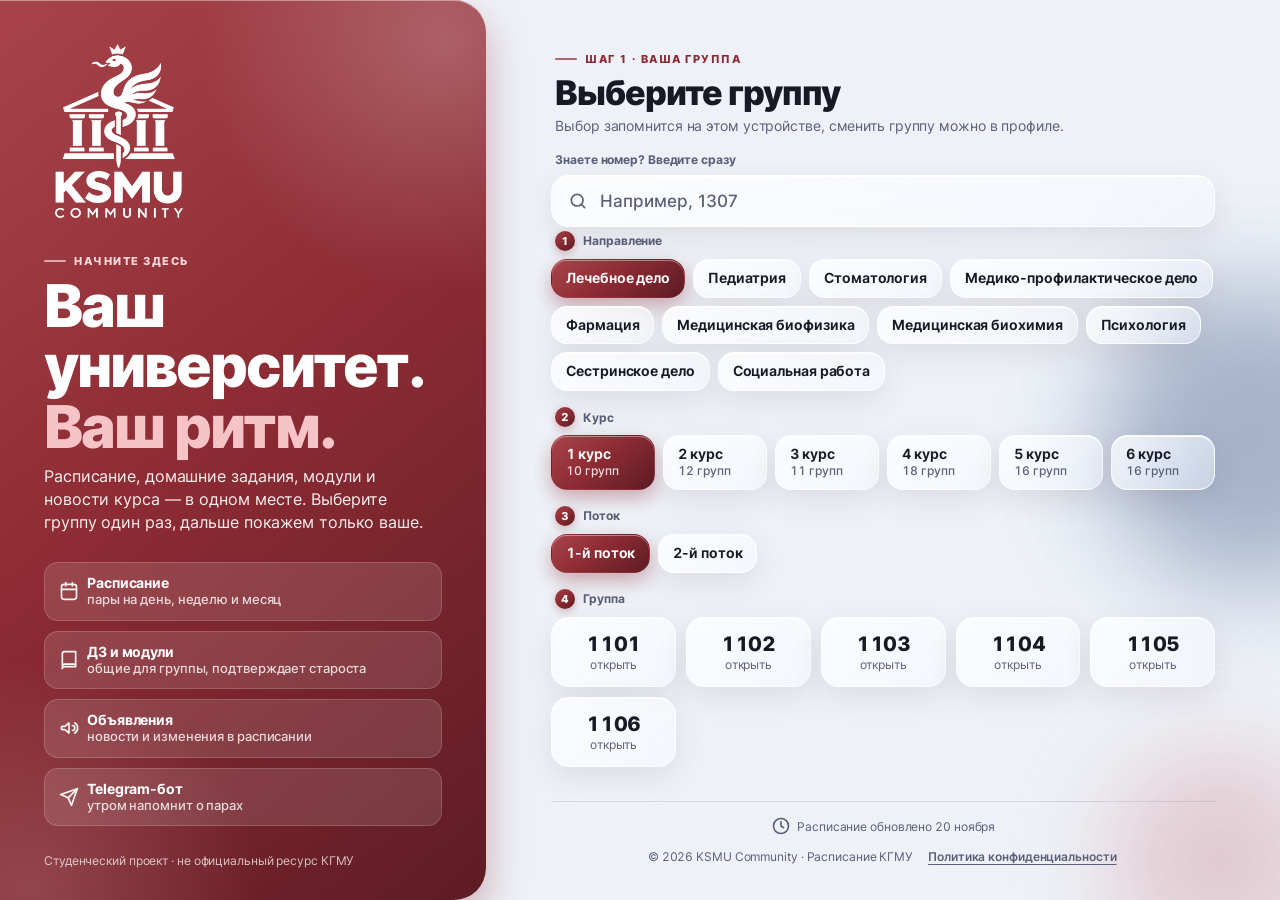
==== commit b22ee43b: "Объявления: форма для всех направлений, курсов 1–6 и потоков из расписания Направления, курсы и пото" ====
--- a/index.html
+++ b/index.html
@@ -1529,9 +1529,9 @@
 }
 </script>
 <script src="./cloud-sync.js?v=114"></script>
-<script src="./community-extras.js"></script>
+<script src="./community-extras.js?v=115"></script>
 <script src="./kg-ui.js?v=90"></script>
-<script src="./kg-app.js?v=145"></script>
+<script src="./kg-app.js?v=146"></script>
 <script>setInterval(function(){try{document.body.classList.toggle("kg-admin",typeof newsAdmin==="function"&&!!newsAdmin())}catch(e){}},2000);</script>
 </body>
 </html>
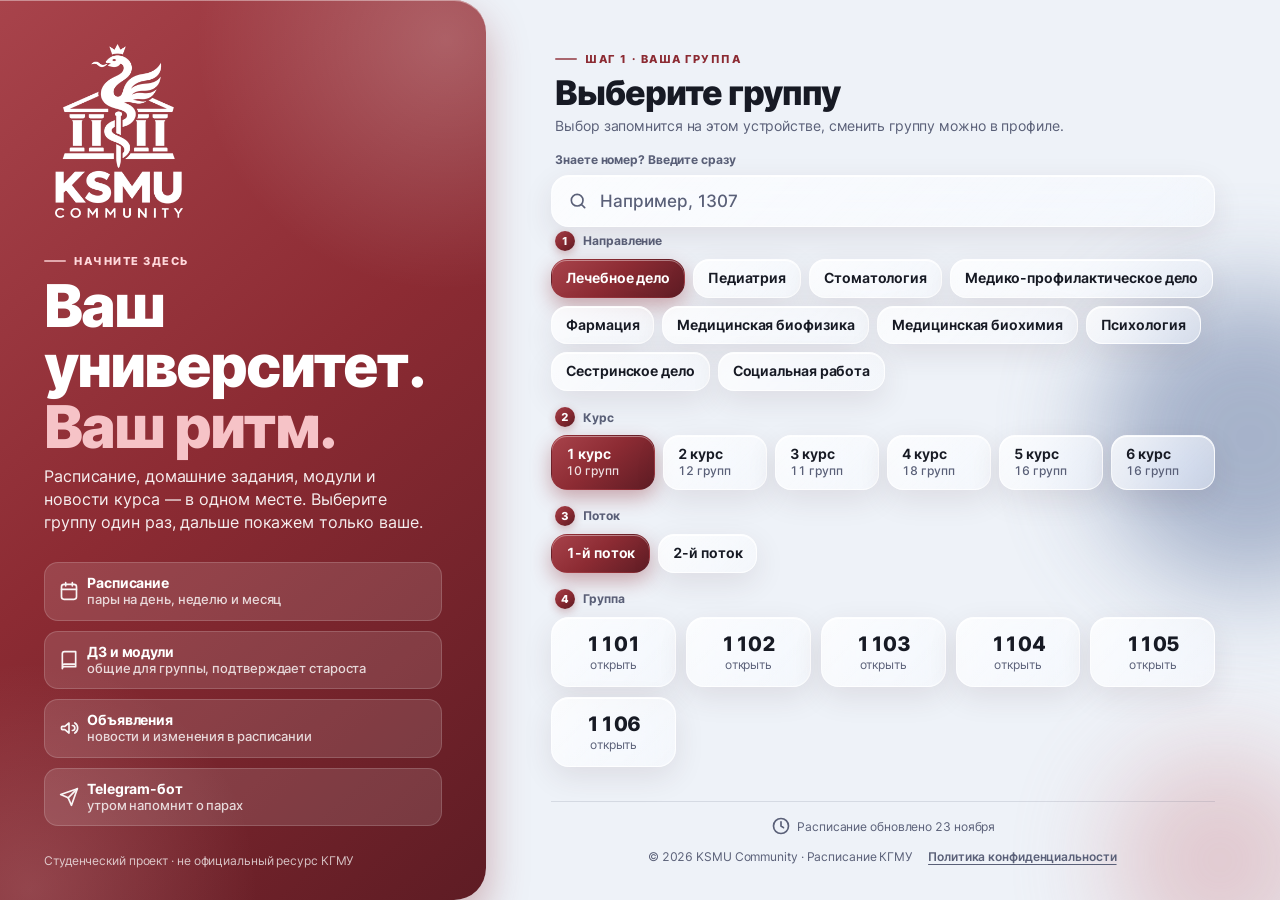
==== commit 74d91343: "9.14: картинки «Поделиться» на всех экранах Общий рисовальщик shareCard (шапка, пары, текст, крупное" ====
--- a/index.html
+++ b/index.html
@@ -671,7 +671,8 @@
  caches.open('kgmu-data').then(function(c){return c.keys().then(function(ks){ks.forEach(function(r){var p=new URL(r.url).pathname;if(/\/data\/g\//.test(p)&&!keep[p])c.delete(r)})})}).catch(function(){})}catch(e){}},5000)});})();</script>
 <link rel="stylesheet" href="./kg-theme.css?v=91">
 <link rel="stylesheet" href="./kg-app.css?v=91">
-<link rel="stylesheet" href="./kg-e.css?v=39">
+<link rel="stylesheet" href="./kg-e.css?v=153">
+<link rel="stylesheet" href="./rating.css?v=148">
 <style>html.kg-boot body{visibility:hidden}</style>
 <script>/* без вспышки старого интерфейса: страница скрыта, пока kg-app.js не соберёт новый (снимает kg-boot); запасной таймер 4 с */
 (function(){var d=document.documentElement,bg='#EEF2F8';d.classList.add('kg-boot');
@@ -1009,11 +1010,12 @@
  const out=new Map();for(const e of list){const k=[e.start,e.end,e.row,e.changeFlag||'normal',e.amendment?.id||''].join('|');if(!out.has(k))out.set(k,[]);out.get(k).push(e);}
  return [...out.values()].sort((a,b)=>a[0].start.localeCompare(b[0].start)||a[0].row-b[0].row);
 }
+function kgConfirm(text){return window.confirm(window.kgTranslateLabel ? window.kgTranslateLabel(text) : text);}
 function esc(t){return String(t||'').replace(/[&<>\"']/g,k=>({'&':'&amp;','<':'&lt;','>':'&gt;','\"':'&quot;',"'":'&#39;'}[k]));}
 function subjTitle(s){return s.replace(/ [12] подгр\.$/,'').replace(/ \{гр\.[^}]+\}/,'');}
 function renderResources(raw){
  if(!raw||!String(raw).trim())return '';
- let html='<div class="resource-intro">Материалы и ссылки для подготовки</div><ul class="resource-list">';
+ let html='<div class="resource-intro">Материалы и ссылки для подготовки</div><ul class="resource-list" translate="no">';
  for(const item of String(raw).split(/\r?\n/).map(s=>s.trim()).filter(Boolean).slice(0,20)){
   const parts=item.split(/\s+\|\s+/),possible=parts.length>1?parts.slice(1).join(' | ').trim():item;
   let validURL='';try{const url=new URL(possible);if(['https:','http:'].includes(url.protocol))validURL=url.href;}catch(e){}
@@ -1158,8 +1160,8 @@
  const sorted=daynotes.sort((a,b)=>(a.type==='module'?-1:1)-(b.type==='module'?-1:1)||a.subject.localeCompare(b.subject));
  let cards='';for(const n of sorted){
   const isModule=n.type==='module';
-  cards+='<div class="entry '+n.type+'"><div class="entry-top"><div><div class="entry-title">'+(isModule?'🚩 МОДУЛЬ / ЗАЧЁТ: ':'📘 ДЗ: ')+esc(n.title)+'</div><div class="entry-sub">'+esc(n.subject)+(n.subgroup!=='all'?' · '+n.subgroup+'-я подгруппа':' · вся группа')+(typeof cloudShowRecordSource==='function'?cloudShowRecordSource(n):'')+'</div></div>'+noteControls(n)+'</div>';
-  if(n.details)cards+='<div class="entry-desc">'+esc(n.details)+'</div>';
+  cards+='<div class="entry '+n.type+'"><div class="entry-top"><div><div class="entry-title">'+(isModule?'🚩 МОДУЛЬ / ЗАЧЁТ: ':'📘 ДЗ: ')+'<span translate="no">'+esc(n.title)+'</span></div><div class="entry-sub"><span translate="no">'+esc(n.subject)+'</span>'+(n.subgroup!=='all'?' · '+n.subgroup+'-я подгруппа':' · вся группа')+(typeof cloudShowRecordSource==='function'?cloudShowRecordSource(n):'')+'</div></div>'+noteControls(n)+'</div>';
+  if(n.details)cards+='<div class="entry-desc" translate="no">'+esc(n.details)+'</div>';
   if(isModule&&n.resources)cards+=renderResources(n.resources);
   if(isModule)cards+='<button type="button" class="ics-button" data-ics="'+esc(n.id)+'">＋ В календарь телефона (.ics)</button>';
   cards+='</div>';
@@ -1219,7 +1221,7 @@
  persistNotes();$('recordEditor').hidden=true;editId=null;
  renderDayDetail();renderCalendar();render();toast('Запись сохранена');
 }
-function deleteEntry(id){const n=notes.find(x=>x.id===id);if(!n)return;if(n._remote && typeof cloudDeleteNote==='function')return cloudDeleteNote(n);if(!confirm('Удалить запись «'+n.title+'»?'))return;notes=notes.filter(x=>x.id!==id);persistNotes();renderDayDetail();renderCalendar();render();toast('Запись удалена');}
+function deleteEntry(id){const n=notes.find(x=>x.id===id);if(!n)return;if(n._remote && typeof cloudDeleteNote==='function')return cloudDeleteNote(n);if(!kgConfirm('Удалить запись «'+n.title+'»?'))return;notes=notes.filter(x=>x.id!==id);persistNotes();renderDayDetail();renderCalendar();render();toast('Запись удалена');}
 function exportRecords(){const payload={format:'kgmu-v8-group-records',version:2,group:selectedStudyGroup,exportedAt:new Date().toISOString(),records:notes,amendments};
  downloadText('kgmu_'+selectedStudyGroup+'_zapisi_'+kazanTodayKey()+'.json',JSON.stringify(payload,null,2),'application/json;charset=utf-8');toast('Файл группы '+selectedStudyGroup+' создан');}
 async function importRecords(file){if(!file)return;try{
@@ -1230,7 +1232,7 @@
  if(!Array.isArray(data.records)||data.records.length>4000||!data.records.every(validNote))throw Error('Ошибка формата записей');
  const incomingChanges=modern&&Array.isArray(data.amendments)?data.amendments:[];
  if(incomingChanges.length>2000||!incomingChanges.every(validAmendment))throw Error('Ошибка формата изменений');
- if(!confirm('Загрузить '+data.records.length+' записей для '+selectedStudyGroup+'? Совпадающие записи обновятся.'))return;
+ if(!kgConfirm('Загрузить '+data.records.length+' записей для '+selectedStudyGroup+'? Совпадающие записи обновятся.'))return;
  const merged=new Map(notes.map(n=>[n.id,n]));for(const n of data.records.map(sanitizeNote))merged.set(n.id,n);
  notes=[...merged.values()];const mergedAm=new Map(amendments.map(x=>[x.id,x]));for(const a of incomingChanges.map(sanitizeAmendment))mergedAm.set(a.id,a);amendments=[...mergedAm.values()];
  persistNotes();persistAmendments();renderCalendar();renderDayDetail();render();toast('Записи для группы '+selectedStudyGroup+' загружены');
@@ -1384,7 +1386,7 @@
   return '<div class="change-entry"><div class="change-entry-head"><span class="change-badge '+esc(a.kind)+'">'+esc(type)+'</span><b>'+esc(caption)+'</b><button type="button" class="small-btn" data-delete-change="'+esc(a.id)+'" aria-label="Удалить изменение">×</button></div>'+
    '<div class="change-copy">'+(a.targetDate&&a.targetDate!==a.date?'С '+esc(prettyDate(a.date))+' → '+esc(prettyDate(a.targetDate))+' · ':'')+
    (a.newStart?esc(a.newStart)+(a.newEnd?'–'+esc(a.newEnd):'')+' · ':'')+
-   (a.newLocation?'Место: '+esc(a.newLocation)+' · ':'')+esc(a.comment||'')+'</div>'+
+   (a.newLocation?'Место: '+esc(a.newLocation)+' · ':'')+'<span translate="no">'+esc(a.comment||'')+'</span></div>'+
    '<div class="change-source">Источник: '+esc(a.source)+(typeof cloudShowAmendmentSource==='function'?cloudShowAmendmentSource(a):'')+' · '+(a.verified?'Подтверждено (по данным редактора)':'Предварительно')+'</div></div>';
  }).join(''):'<div class="inline-empty">Изменений занятий на эту дату пока нет.</div>';
 }
@@ -1416,7 +1418,7 @@
  if(prev)amendments=amendments.map(a=>a.id===prev.id?entry:a);else amendments.push(entry);
  persistAmendments();$('changeEditor').hidden=true;renderCalendar();renderDayDetail();render();toast('Изменение занятия сохранено');
 }
-function deleteChange(id){const a=amendments.find(a=>a.id===id);if(!a)return;if(a._remote && typeof cloudDeleteAmendment==='function')return cloudDeleteAmendment(a);if(!confirm('Удалить это изменение занятия?'))return;amendments=amendments.filter(x=>x.id!==id);persistAmendments();renderCalendar();renderDayDetail();render();toast('Изменение удалено');}
+function deleteChange(id){const a=amendments.find(a=>a.id===id);if(!a)return;if(a._remote && typeof cloudDeleteAmendment==='function')return cloudDeleteAmendment(a);if(!kgConfirm('Удалить это изменение занятия?'))return;amendments=amendments.filter(x=>x.id!==id);persistAmendments();renderCalendar();renderDayDetail();render();toast('Изменение удалено');}
 function icsSafe(s){return String(s||'').replace(/\\/g,'\\\\').replace(/\r\n|\r|\n/g,'\\n').replace(/[\u0000-\u001f\u007f]/g,'').replace(/,/g,'\\,').replace(/;/g,'\\;');}
 function exportICS(id){
  const n=notes.find(n=>n.id===id&&n.type==='module');if(!n)return;
@@ -1428,7 +1430,10 @@
  /* В Telegram скачать файл нельзя (WebView показывает текст .ics и выгружает сайт) — открываем страницу-помощник во внешнем браузере */
  if(document.documentElement.classList.contains('kg-in-tg')){
   const ev={t:'Модуль: '+n.subject+' — '+n.title,s:start,e:end,d:desc,u:uid};
-  const url=new URL('ics.html',location.href.split('#')[0].split('?')[0]).href+'#'+encodeURIComponent(JSON.stringify(ev));
+  const link=new URL('ics.html',location.href);
+  link.searchParams.set('lang',document.documentElement.lang);
+  link.hash=encodeURIComponent(JSON.stringify(ev));
+  const url=link.href;
   try{if(window.TelegramWebviewProxy)window.TelegramWebviewProxy.postEvent('web_app_open_link',JSON.stringify({url}));else if(window.parent!==window)window.parent.postMessage(JSON.stringify({eventType:'web_app_open_link',eventData:{url}}),'*');else window.open(url,'_blank');}catch(_){window.open(url,'_blank');}
   toast('Открываю браузер, чтобы добавить в календарь');return;
  }
@@ -1522,16 +1527,20 @@
 /* С 9.8 расписание приходит по группам (data/g/<группа>.js, версия в KGMU_GROUP_V) — полный schedule.json (8 МБ)
    сайт больше не скачивает; его читают бот и экспорт. */
 
-if ('serviceWorker' in navigator && (location.protocol === 'https:' || location.hostname === 'localhost')) {
+if ('serviceWorker' in navigator && (location.protocol === 'https:' || location.hostname === 'localhost' || location.hostname === '127.0.0.1')) {
   window.addEventListener('load', function () {
     navigator.serviceWorker.register('./sw.js').catch(function (err) { console.warn('Офлайн-кэш не активирован:', err); });
   });
 }
 </script>
-<script src="./cloud-sync.js?v=114"></script>
-<script src="./community-extras.js?v=115"></script>
+<script src="./cloud-sync.js?v=149"></script>
+<script src="./community-extras.js?v=149"></script>
 <script src="./kg-ui.js?v=90"></script>
-<script src="./kg-app.js?v=146"></script>
+<script src="./kg-schedule-en.js?v=149"></script>
+<script src="./kg-language.js?v=149"></script>
+<script src="./rating.js"></script>
+<script src="./rating-ui.js?v=149"></script>
+<script src="./kg-app.js?v=153"></script>
 <script>setInterval(function(){try{document.body.classList.toggle("kg-admin",typeof newsAdmin==="function"&&!!newsAdmin())}catch(e){}},2000);</script>
 </body>
 </html>
--- a/kg-e.css
+++ b/kg-e.css
@@ -413,7 +413,28 @@
 #kgApp .cx-mbtn .kg-ic{width:16px;height:16px}
 
 /* сетка недели Пн–Сб */
-.cx-board{display:grid;gap:12px;align-items:start}
+.cx-board{display:grid;grid-template-columns:repeat(var(--board-days),minmax(0,1fr));gap:12px;align-items:start}
+/* The home switch stays mounted while its schedule changes. */
+.cx-home-head,.cx-home-content{display:flex;flex-direction:column;gap:14px;min-width:0}
+.cx-home-view{display:flex;justify-content:flex-start}
+.cx-home-view .cx-schedule-switch{position:relative;isolation:isolate;display:grid;grid-template-columns:repeat(2,minmax(0,1fr));inline-size:min(100%,216px);box-sizing:border-box}
+.cx-home-view .cx-schedule-switch::before{content:"";position:absolute;z-index:-1;inset-block:3px;inset-inline-start:3px;inline-size:calc((100% - 8px)/2);border-radius:999px;background:var(--cx-pressed);box-shadow:0 2px 6px rgba(0,0,0,.12);pointer-events:none}
+.cx-home-view .cx-schedule-switch[data-week="true"]::before{transform:translateX(calc(100% + 2px))}
+#kgApp .cx-home-view .cx-schedule-switch button{min-width:0;text-align:center}
+#kgApp .cx-home-view .cx-schedule-switch button[aria-pressed="true"]{background:transparent;box-shadow:none}
+@media (prefers-reduced-motion:no-preference){
+  .cx-home-view .cx-schedule-switch::before{transition:transform 270ms cubic-bezier(.22,.86,.26,1)}
+  #kgApp .cx-home-view .cx-schedule-switch button{transition:color 170ms ease}
+}
+@media (prefers-reduced-motion:reduce){
+  .cx-home-view .cx-schedule-switch::before,#kgApp .cx-home-view .cx-schedule-switch button{transition:none!important}
+}
+@media (max-width:900px){.cx-board{grid-template-columns:repeat(3,minmax(0,1fr))}}
+@media (max-width:560px){
+  .cx-board{grid-template-columns:repeat(2,minmax(0,1fr))}
+  .cx-board .cx-bh b{font-size:14px}
+  .cx-wk-b>button{max-width:48%}
+}
 .cx-bcol{display:flex;flex-direction:column;gap:8px;min-width:0}
 #kgApp .cx-bh{display:flex;flex-direction:column;align-items:flex-start;padding:8px 12px;border-radius:14px;text-align:left;color:var(--a-text);width:100%}
 #kgApp .cx-bh:hover{background:var(--a-card2)}
@@ -437,7 +458,7 @@
 .cx-bempty{padding:16px 12px;border-radius:16px;border:1.5px dashed var(--e-sep);font-size:12.5px;color:var(--a-hint);text-align:center}
 .cx-wk-b{justify-content:space-between}
 #kgApp .cx-wk-b>button{width:auto;height:38px;padding:0 12px;display:inline-flex;align-items:center;gap:6px;font-size:13px;font-weight:700;border-radius:12px;color:var(--a-text);background:var(--a-card2)}
-#kgApp .cx-wk-b>button .kg-ic{width:16px;height:16px}
+#kgApp .cx-wk-b>button .kg-ic{width:16px;height:16px;flex:none}
 .cx-leg-k{flex-wrap:wrap;justify-content:flex-start;gap:8px 18px;margin:4px 4px 0}
 .cx-leg-k i{display:inline-block;width:10px;height:10px;border-radius:3px;background:linear-gradient(135deg,var(--k1),var(--k2))}
 
@@ -652,7 +673,7 @@
 
 /* ===== 9.8: мелочи — цели касания ≥40 px, приветствие в одну строку, аватар, отметка обновления ===== */
 #kgApp .cx-sg button{min-width:40px;min-height:36px}
-#kgApp .cx-wk>button{width:40px}
+#kgApp .cx-wk:not(.cx-wk-b)>button{width:40px}
 #kgApp .cx-sh button,#kgApp .cx-sh a{padding:10px 4px;margin:-10px -4px}
 .cx-who small{white-space:nowrap;overflow:hidden;text-overflow:ellipsis}
 .cx-who>span:last-child{min-width:0}
@@ -830,3 +851,29 @@
 #cxCalSlot .entry-sub{margin-top:4px;font-size:12.5px;color:var(--a-hint)}
 #cxCalSlot .entry-controls{flex-direction:row;margin-top:0}
 #cxCalSlot .entry-controls button{flex:1}
+
+/* Language changes use one crossfade on the current screen. */
+@media (prefers-reduced-motion: no-preference) {
+  ::view-transition-old(root) {
+    animation: 180ms ease-in both kg-language-out;
+  }
+  ::view-transition-new(root) {
+    animation: 330ms cubic-bezier(.16, 1, .3, 1) both kg-language-in;
+  }
+}
+@keyframes kg-language-out {
+  to { opacity: 0; transform: translateY(-5px); }
+}
+@keyframes kg-language-in {
+  from { opacity: 0; transform: translateY(7px); }
+}
+
+/* Profile language card follows the spacing of the other settings cards. */
+#kgPage [data-language] { margin-block-end: 10px; }
+
+/* 9.14 · картинки «Поделиться» на других экранах */
+#kgApp .cx-shrow{display:flex;flex-wrap:wrap;gap:8px;margin:-2px 0 12px}
+#kgApp .kg-nsh{display:flex;justify-content:flex-end;margin-top:10px}
+#kgApp .cx-more .cx-shp{width:100%;justify-content:center;margin-top:8px}
+#kgApp .kr-share{margin-top:14px}
+#kgApp .cx-shb .kg-ic{width:16px;height:16px}
--- a/rating.css
+++ b/rating.css
@@ -0,0 +1,43 @@
+.kr { max-width: 780px; margin-inline: auto; color: var(--a-text); }
+.kr p { margin: 0; line-height: 1.45; }
+.kr h2 { margin: 0; font-size: 1rem; line-height: 1.3; }
+.kr-intro { padding-block: 4px 16px; color: var(--a-hint); }
+.kr-block { border-radius: var(--a-r); padding: clamp(13px, 3vw, 19px); margin-block-end: 10px; }
+.kr-heading,.kr-inline { display: flex; justify-content: space-between; align-items: baseline; gap: 8px; }
+.kr-heading > span { color: var(--a-hint); font-size: .79rem; text-align: end; }
+.kr-inline { align-items: center; margin-block-start: 8px; font-size: .86rem; color: var(--a-hint); }
+.kr-inline strong { color: var(--a-text); }
+.kr-switch,.kr-target { flex-wrap: wrap; align-items: center; margin-block: 10px 9px; }
+.kr-target { display:flex; gap:6px; }
+#kgApp .kr button,.kr input { font: inherit; color: var(--a-text); }
+#kgApp .kr button { cursor: pointer; }
+#kgApp .kr-target button { min-height: 36px; padding: 4px 12px; border: 1px solid transparent; border-radius: 999px; background: transparent; font-size: .88rem; }
+#kgApp .kr-target button { border: 1px solid color-mix(in srgb,var(--a-hint) 46%,transparent); }
+#kgApp .kr-target button[aria-pressed=true] { background: var(--e-hero); color: #fff; border-color: transparent; }
+.kr label { min-width: 0; }
+.kr-field { display: grid; gap: 4px; font-size: .85rem; color: var(--a-hint); }
+.kr-target label { flex: 1 1 85px; }
+#kgApp .kr .cx-in { font-size: 16px; }
+.kr input::placeholder { color: var(--a-hint); }
+.kr-pair,.kr-stats { display: grid; grid-template-columns: repeat(2,minmax(0,1fr)); gap: 8px; }
+.kr-entries { display: grid; gap: 6px; }
+.kr-entry { display: grid; grid-template-columns: minmax(0,1fr) 40px; align-items: center; gap: 4px; }
+#kgApp .kr-entry button { background: transparent; border: 0; font-size: 1.2rem; min-height: 40px; }
+.kr .kr-hint,.kr-source { color: var(--a-hint); font-size: .8rem; margin-block-start: 7px; }
+.kr-result { border-radius: var(--a-r); padding: 17px 14px; text-align: center; font-variant-numeric: tabular-nums; }
+.kr-result h2 { color: var(--a-hint); }
+.kr-result p { margin-block-start: 6px; color: var(--a-hint); }
+.kr-result .kr-impossible { color: var(--a-text); font-size: 1.35rem; }
+.kr-score { color:var(--a-acc); font-size: clamp(2.05rem,6vw,2.8rem); font-weight: 750; }
+.kr-score span { font-size: 1rem; color: var(--a-hint); font-weight: 500; }
+.kr-stats { border-top: 1px solid color-mix(in srgb,var(--a-hint) 28%,transparent); padding-top: 10px; margin: 12px 0 0; }
+.kr-stats dt { color: var(--a-hint); font-size: .75rem; }
+.kr-stats dd { margin: 4px 0 0; font-size: 1.25rem; font-weight: 700; }
+.kr-forecast { margin-block-start: 12px; }
+.kr-forecast label { font-weight: 700; }
+.kr-forecast input { width: 100%; display: block; margin: 8px 0; accent-color: var(--a-text); }
+.kr-source { padding-block: 10px; border-top: 1px solid color-mix(in srgb,var(--a-hint) 28%,transparent); }
+.kr-source a { color: inherit; text-decoration: underline; text-underline-offset: 2px; }
+.kr [hidden] { display: none !important; }
+.kr [aria-invalid=true],.kr :focus-visible { outline: 2px solid currentColor; outline-offset: 2px; }
+@media (prefers-reduced-motion: no-preference) { #kgApp .kr button { transition: background-color .18s ease, color .18s ease; } }
